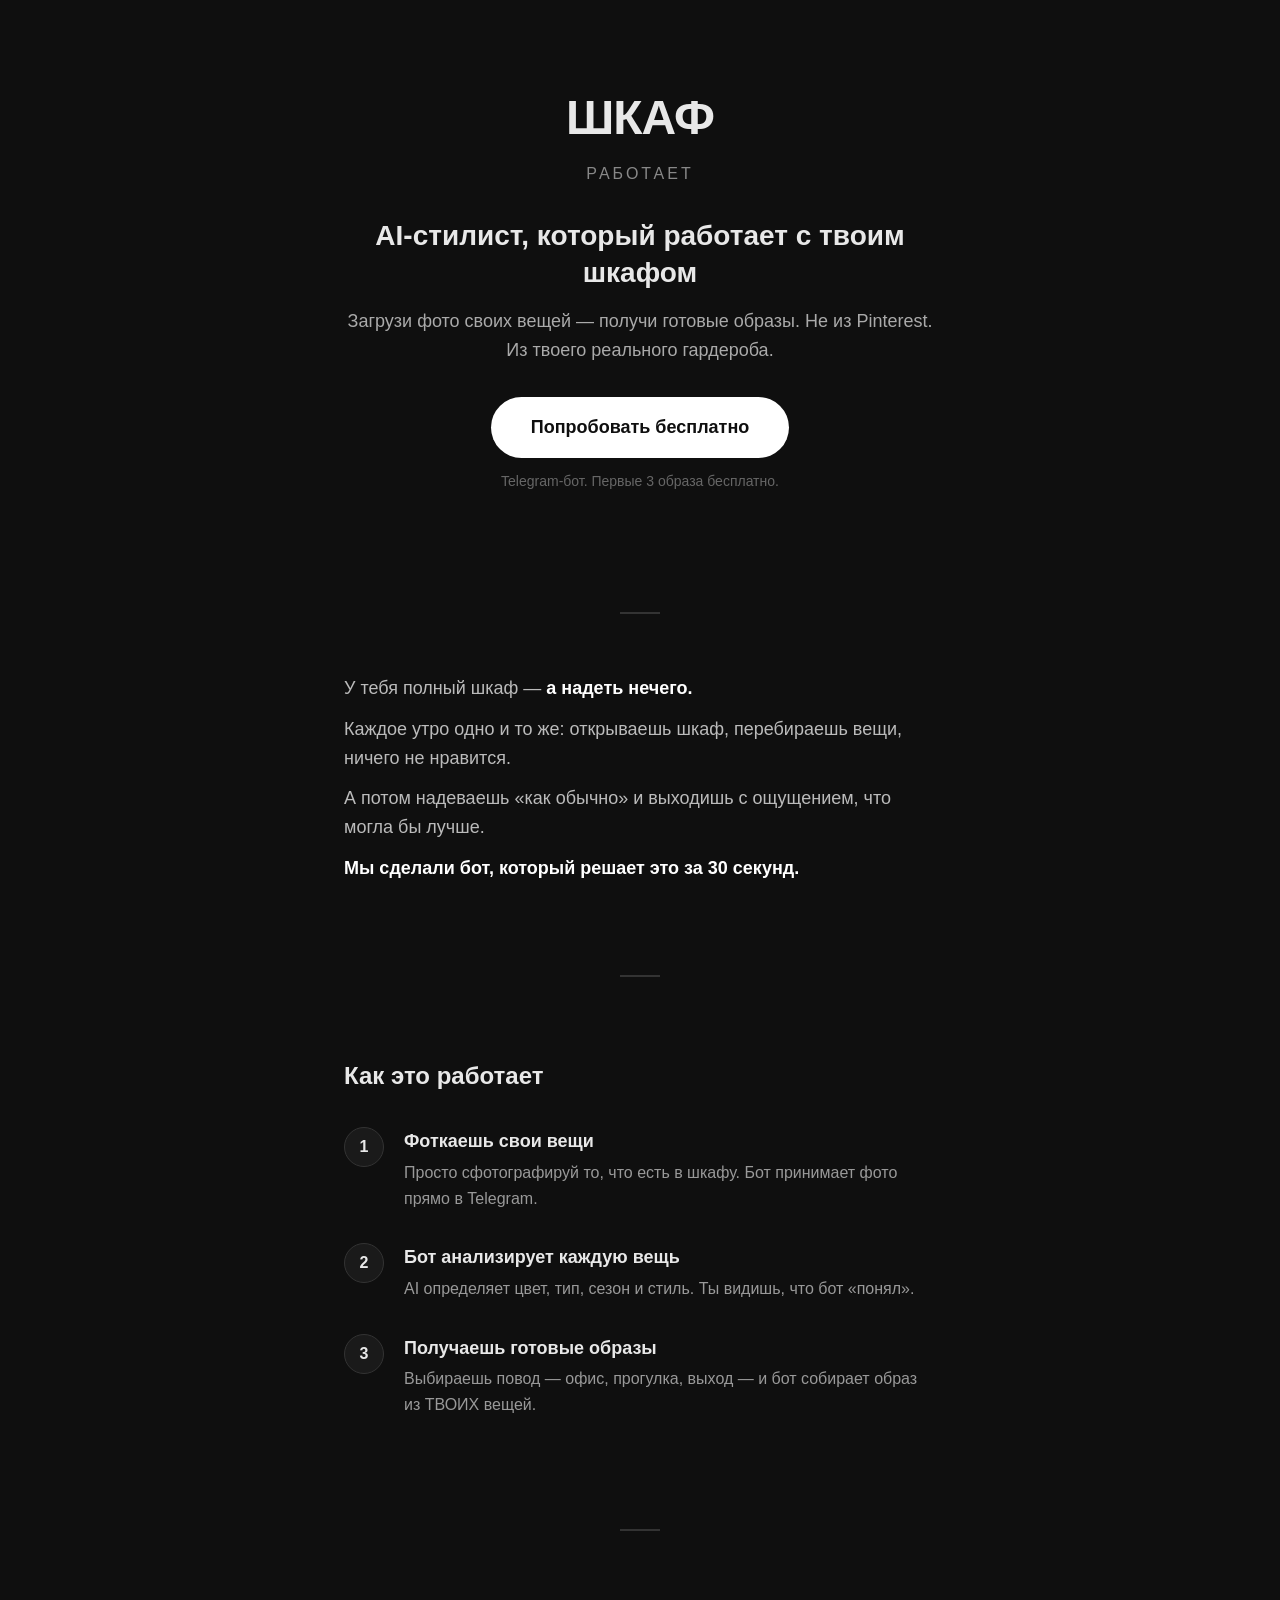
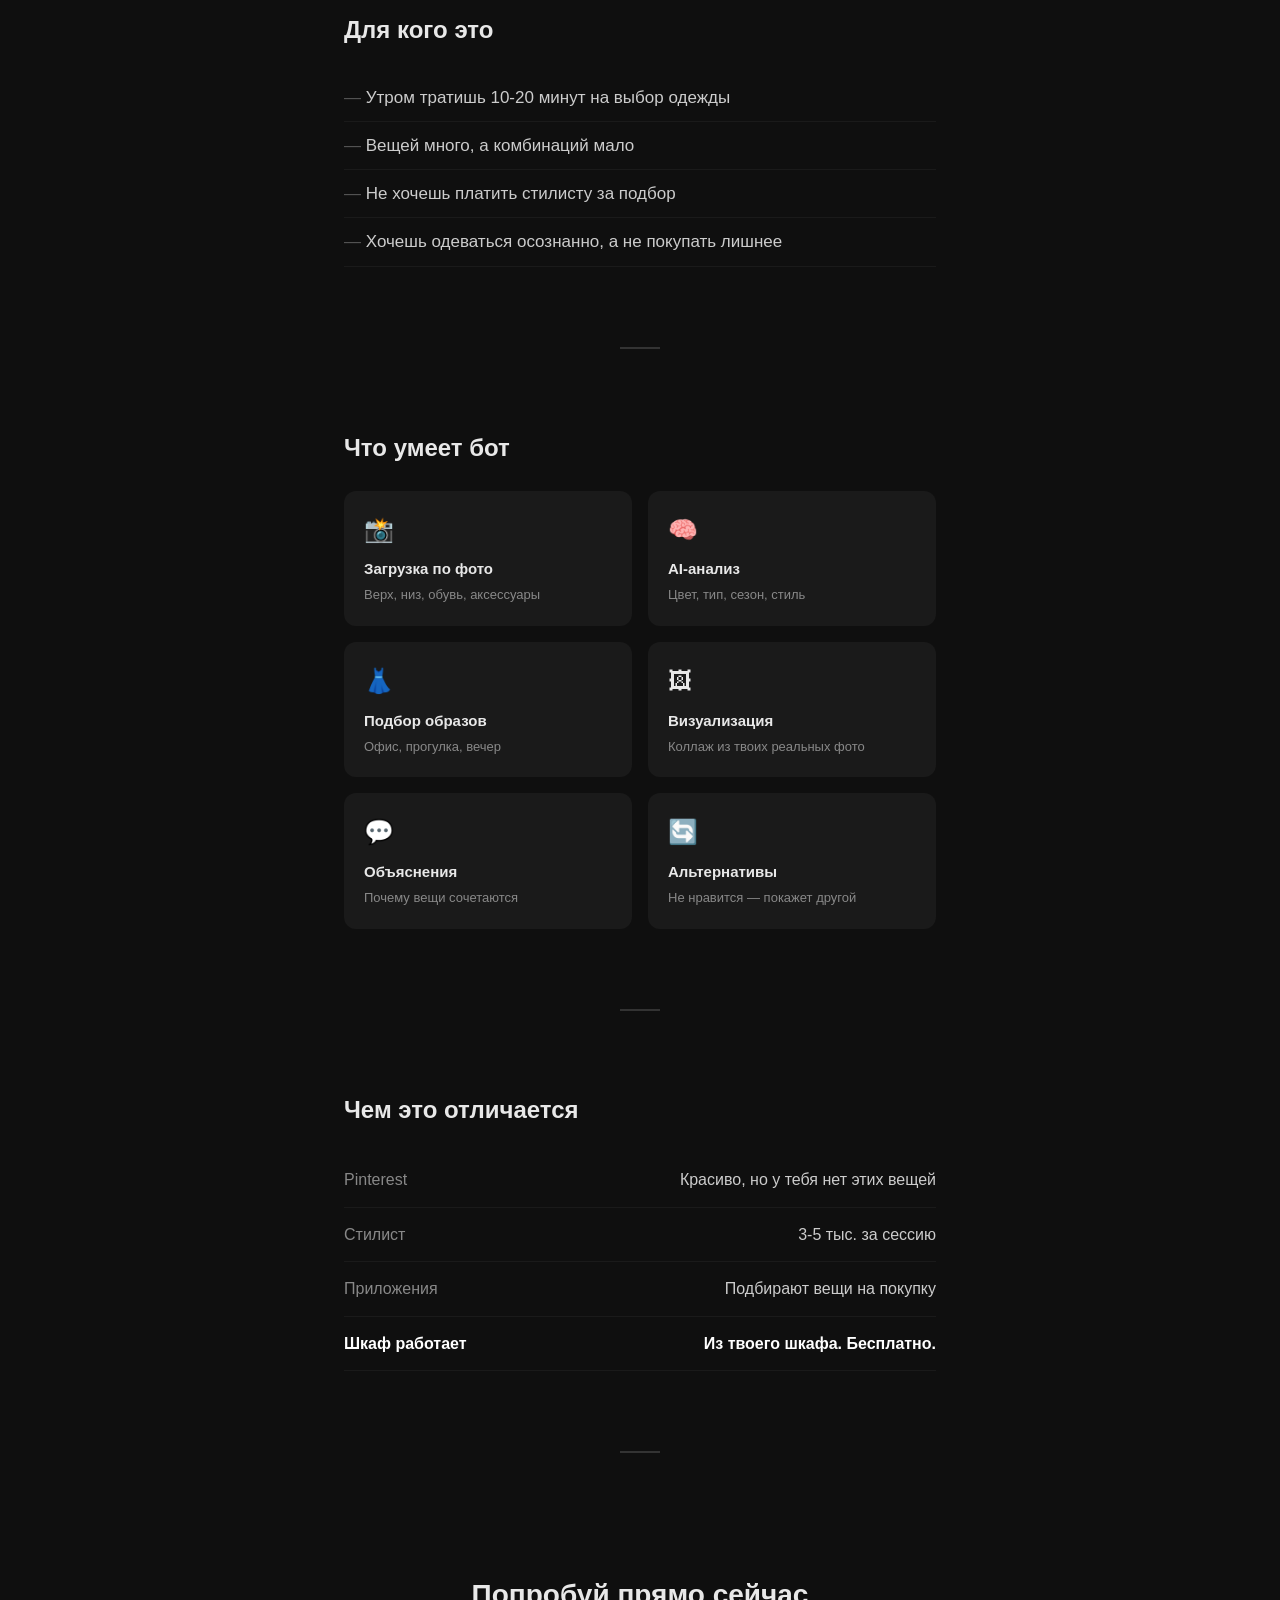
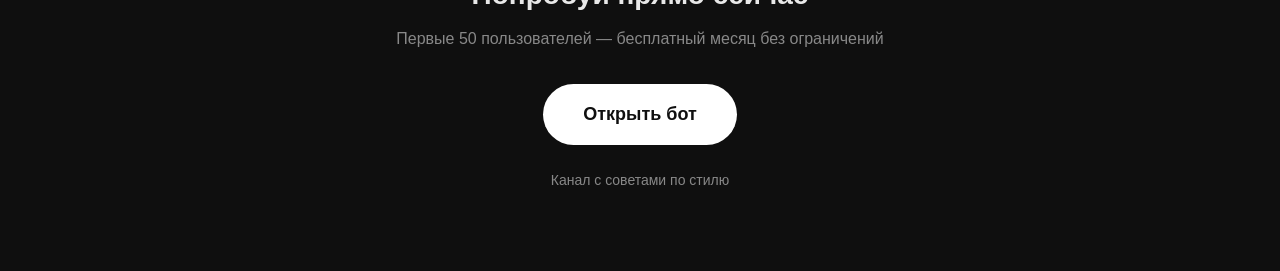
==== index.html @ 41a98d14 "Initial landing page for Шкаф работает Co-Authored-By: Claude Opus 4.6 <noreply@anthropic.com>" ====
<!DOCTYPE html>
<html lang="ru">
<head>
    <meta charset="UTF-8">
    <meta name="viewport" content="width=device-width, initial-scale=1.0">
    <title>Шкаф работает — AI-стилист из твоего гардероба</title>
    <meta name="description" content="AI-бот в Telegram, который собирает образы из твоих реальных вещей. Не из Pinterest — из твоего шкафа.">
    <meta property="og:title" content="Шкаф работает — AI-стилист">
    <meta property="og:description" content="Загрузи фото своих вещей → получи готовые образы. Бесплатно. В Telegram.">
    <meta property="og:type" content="website">
    <style>
        * { margin: 0; padding: 0; box-sizing: border-box; }

        body {
            font-family: -apple-system, BlinkMacSystemFont, 'Segoe UI', Roboto, sans-serif;
            background: #0f0f0f;
            color: #e8e8e8;
            line-height: 1.6;
        }

        .container {
            max-width: 640px;
            margin: 0 auto;
            padding: 0 24px;
        }

        /* Hero */
        .hero {
            padding: 80px 0 60px;
            text-align: center;
        }

        .hero-logo {
            font-size: 48px;
            font-weight: 800;
            letter-spacing: -1px;
            margin-bottom: 4px;
        }

        .hero-sub {
            font-size: 16px;
            color: #888;
            letter-spacing: 3px;
            text-transform: uppercase;
            margin-bottom: 32px;
        }

        .hero h1 {
            font-size: 28px;
            font-weight: 700;
            line-height: 1.3;
            margin-bottom: 16px;
        }

        .hero p {
            font-size: 18px;
            color: #aaa;
            margin-bottom: 32px;
        }

        .cta-button {
            display: inline-block;
            background: #fff;
            color: #0f0f0f;
            text-decoration: none;
            font-size: 18px;
            font-weight: 700;
            padding: 16px 40px;
            border-radius: 50px;
            transition: transform 0.2s, box-shadow 0.2s;
        }

        .cta-button:hover {
            transform: translateY(-2px);
            box-shadow: 0 8px 30px rgba(255,255,255,0.15);
        }

        .cta-note {
            margin-top: 12px;
            font-size: 14px;
            color: #666;
        }

        /* Divider */
        .divider {
            width: 40px;
            height: 2px;
            background: #333;
            margin: 60px auto;
        }

        /* Problem */
        .problem {
            padding: 0 0 20px;
        }

        .problem p {
            font-size: 18px;
            color: #bbb;
            margin-bottom: 12px;
        }

        .problem .highlight {
            color: #fff;
            font-weight: 600;
        }

        /* Steps */
        .steps {
            padding: 20px 0;
        }

        .steps h2 {
            font-size: 24px;
            font-weight: 700;
            margin-bottom: 32px;
        }

        .step {
            display: flex;
            gap: 20px;
            margin-bottom: 32px;
        }

        .step-num {
            flex-shrink: 0;
            width: 40px;
            height: 40px;
            background: #1a1a1a;
            border: 1px solid #333;
            border-radius: 50%;
            display: flex;
            align-items: center;
            justify-content: center;
            font-weight: 700;
            font-size: 16px;
        }

        .step-text h3 {
            font-size: 18px;
            font-weight: 700;
            margin-bottom: 4px;
        }

        .step-text p {
            font-size: 16px;
            color: #999;
        }

        /* For whom */
        .audience {
            padding: 20px 0;
        }

        .audience h2 {
            font-size: 24px;
            font-weight: 700;
            margin-bottom: 24px;
        }

        .audience li {
            list-style: none;
            font-size: 17px;
            color: #ccc;
            padding: 10px 0;
            border-bottom: 1px solid #1a1a1a;
        }

        .audience li::before {
            content: "—  ";
            color: #555;
        }

        /* Features */
        .features {
            padding: 20px 0;
        }

        .features h2 {
            font-size: 24px;
            font-weight: 700;
            margin-bottom: 24px;
        }

        .feature-grid {
            display: grid;
            grid-template-columns: 1fr 1fr;
            gap: 16px;
        }

        .feature-card {
            background: #1a1a1a;
            border-radius: 12px;
            padding: 20px;
        }

        .feature-card .icon {
            font-size: 24px;
            margin-bottom: 8px;
        }

        .feature-card h3 {
            font-size: 15px;
            font-weight: 600;
            margin-bottom: 4px;
        }

        .feature-card p {
            font-size: 13px;
            color: #888;
        }

        /* Compare */
        .compare {
            padding: 20px 0;
        }

        .compare h2 {
            font-size: 24px;
            font-weight: 700;
            margin-bottom: 24px;
        }

        .compare-row {
            display: flex;
            justify-content: space-between;
            padding: 14px 0;
            border-bottom: 1px solid #1a1a1a;
            font-size: 16px;
        }

        .compare-row .name {
            color: #888;
        }

        .compare-row .desc {
            color: #ccc;
            text-align: right;
        }

        .compare-row.ours .name {
            color: #fff;
            font-weight: 700;
        }

        .compare-row.ours .desc {
            color: #fff;
            font-weight: 600;
        }

        /* Final CTA */
        .final-cta {
            text-align: center;
            padding: 60px 0 80px;
        }

        .final-cta h2 {
            font-size: 28px;
            font-weight: 700;
            margin-bottom: 8px;
        }

        .final-cta p {
            font-size: 16px;
            color: #888;
            margin-bottom: 32px;
        }

        .links {
            margin-top: 24px;
            display: flex;
            justify-content: center;
            gap: 24px;
            flex-wrap: wrap;
        }

        .links a {
            color: #888;
            text-decoration: none;
            font-size: 14px;
            transition: color 0.2s;
        }

        .links a:hover {
            color: #fff;
        }

        @media (max-width: 480px) {
            .hero { padding: 60px 0 40px; }
            .hero-logo { font-size: 36px; }
            .hero h1 { font-size: 24px; }
            .feature-grid { grid-template-columns: 1fr; }
            .cta-button { padding: 14px 32px; font-size: 16px; }
        }
    </style>
</head>
<body>

<div class="container">

    <section class="hero">
        <div class="hero-logo">ШКАФ</div>
        <div class="hero-sub">работает</div>
        <h1>AI-стилист, который работает с&nbsp;твоим шкафом</h1>
        <p>Загрузи фото своих вещей — получи готовые образы. Не из Pinterest. Из твоего реального гардероба.</p>
        <a href="https://t.me/wardrobe_24_bot" class="cta-button">Попробовать бесплатно</a>
        <div class="cta-note">Telegram-бот. Первые 3 образа бесплатно.</div>
    </section>

    <div class="divider"></div>

    <section class="problem">
        <p>У тебя полный шкаф — <span class="highlight">а надеть нечего.</span></p>
        <p>Каждое утро одно и то же: открываешь шкаф, перебираешь вещи, ничего не нравится.</p>
        <p>А потом надеваешь «как обычно» и выходишь с ощущением, что могла бы лучше.</p>
        <p><span class="highlight">Мы сделали бот, который решает это за 30 секунд.</span></p>
    </section>

    <div class="divider"></div>

    <section class="steps">
        <h2>Как это работает</h2>

        <div class="step">
            <div class="step-num">1</div>
            <div class="step-text">
                <h3>Фоткаешь свои вещи</h3>
                <p>Просто сфотографируй то, что есть в шкафу. Бот принимает фото прямо в Telegram.</p>
            </div>
        </div>

        <div class="step">
            <div class="step-num">2</div>
            <div class="step-text">
                <h3>Бот анализирует каждую вещь</h3>
                <p>AI определяет цвет, тип, сезон и стиль. Ты видишь, что бот «понял».</p>
            </div>
        </div>

        <div class="step">
            <div class="step-num">3</div>
            <div class="step-text">
                <h3>Получаешь готовые образы</h3>
                <p>Выбираешь повод — офис, прогулка, выход — и бот собирает образ из ТВОИХ вещей.</p>
            </div>
        </div>
    </section>

    <div class="divider"></div>

    <section class="audience">
        <h2>Для кого это</h2>
        <ul>
            <li>Утром тратишь 10-20 минут на выбор одежды</li>
            <li>Вещей много, а комбинаций мало</li>
            <li>Не хочешь платить стилисту за подбор</li>
            <li>Хочешь одеваться осознанно, а не покупать лишнее</li>
        </ul>
    </section>

    <div class="divider"></div>

    <section class="features">
        <h2>Что умеет бот</h2>
        <div class="feature-grid">
            <div class="feature-card">
                <div class="icon">📸</div>
                <h3>Загрузка по фото</h3>
                <p>Верх, низ, обувь, аксессуары</p>
            </div>
            <div class="feature-card">
                <div class="icon">🧠</div>
                <h3>AI-анализ</h3>
                <p>Цвет, тип, сезон, стиль</p>
            </div>
            <div class="feature-card">
                <div class="icon">👗</div>
                <h3>Подбор образов</h3>
                <p>Офис, прогулка, вечер</p>
            </div>
            <div class="feature-card">
                <div class="icon">🖼</div>
                <h3>Визуализация</h3>
                <p>Коллаж из твоих реальных фото</p>
            </div>
            <div class="feature-card">
                <div class="icon">💬</div>
                <h3>Объяснения</h3>
                <p>Почему вещи сочетаются</p>
            </div>
            <div class="feature-card">
                <div class="icon">🔄</div>
                <h3>Альтернативы</h3>
                <p>Не нравится — покажет другой</p>
            </div>
        </div>
    </section>

    <div class="divider"></div>

    <section class="compare">
        <h2>Чем это отличается</h2>
        <div class="compare-row">
            <span class="name">Pinterest</span>
            <span class="desc">Красиво, но у тебя нет этих вещей</span>
        </div>
        <div class="compare-row">
            <span class="name">Стилист</span>
            <span class="desc">3-5 тыс. за сессию</span>
        </div>
        <div class="compare-row">
            <span class="name">Приложения</span>
            <span class="desc">Подбирают вещи на покупку</span>
        </div>
        <div class="compare-row ours">
            <span class="name">Шкаф работает</span>
            <span class="desc">Из твоего шкафа. Бесплатно.</span>
        </div>
    </section>

    <div class="divider"></div>

    <section class="final-cta">
        <h2>Попробуй прямо сейчас</h2>
        <p>Первые 50 пользователей — бесплатный месяц без ограничений</p>
        <a href="https://t.me/wardrobe_24_bot" class="cta-button">Открыть бот</a>
        <div class="links">
            <a href="https://t.me/shkaf_rabotaet">Канал с советами по стилю</a>
        </div>
    </section>

</div>

</body>
</html>
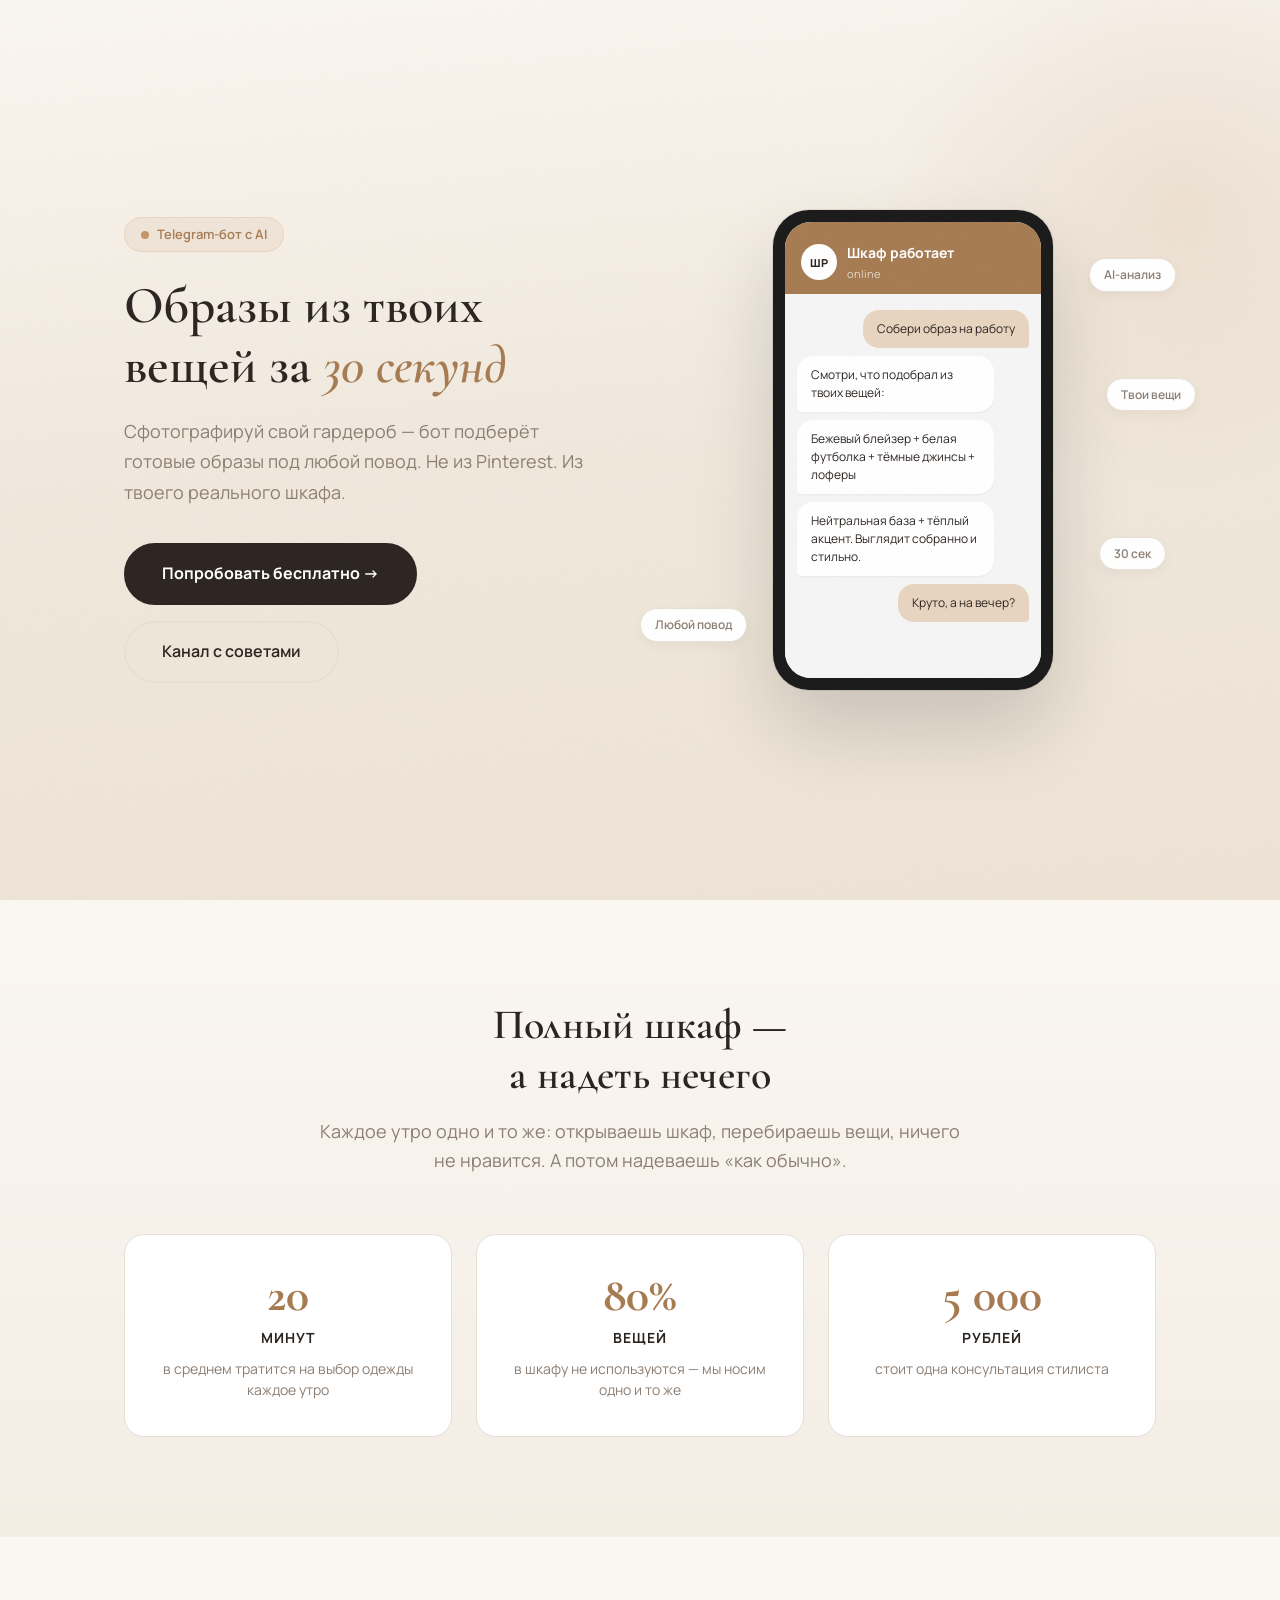
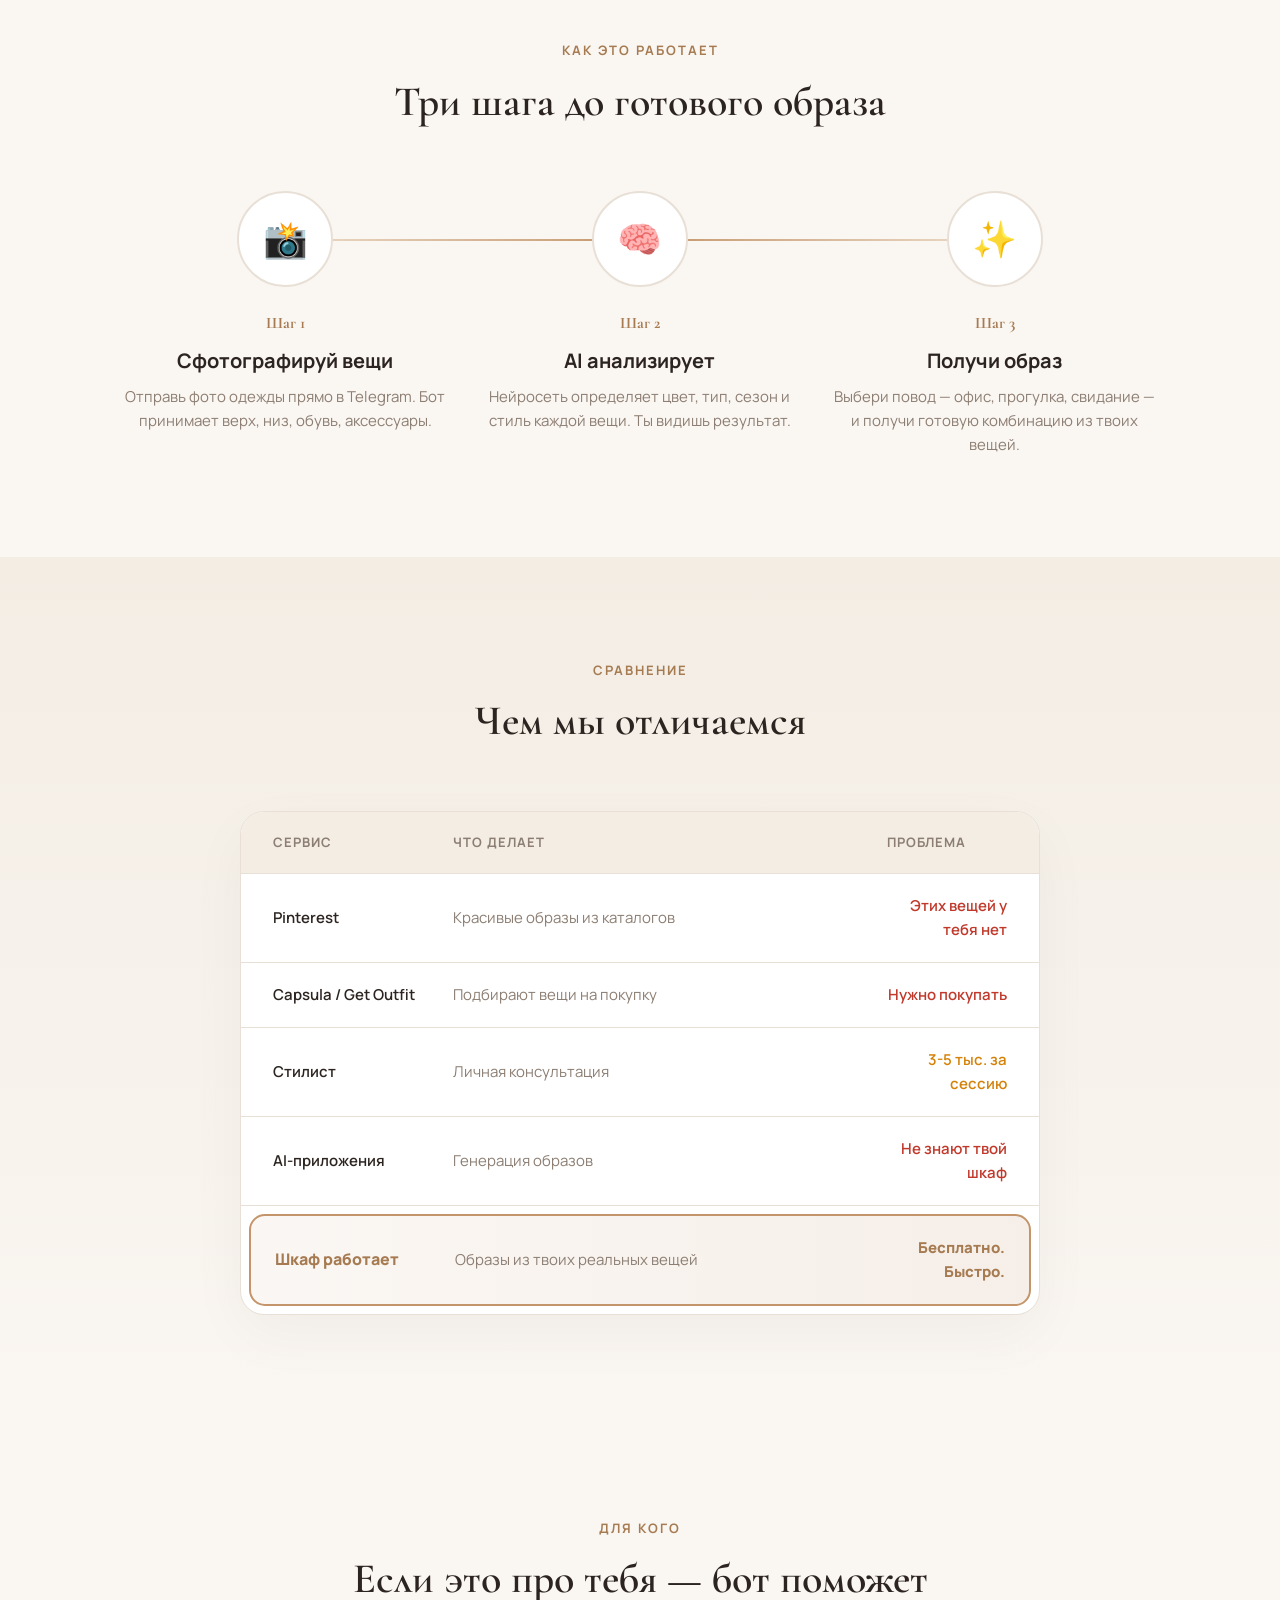
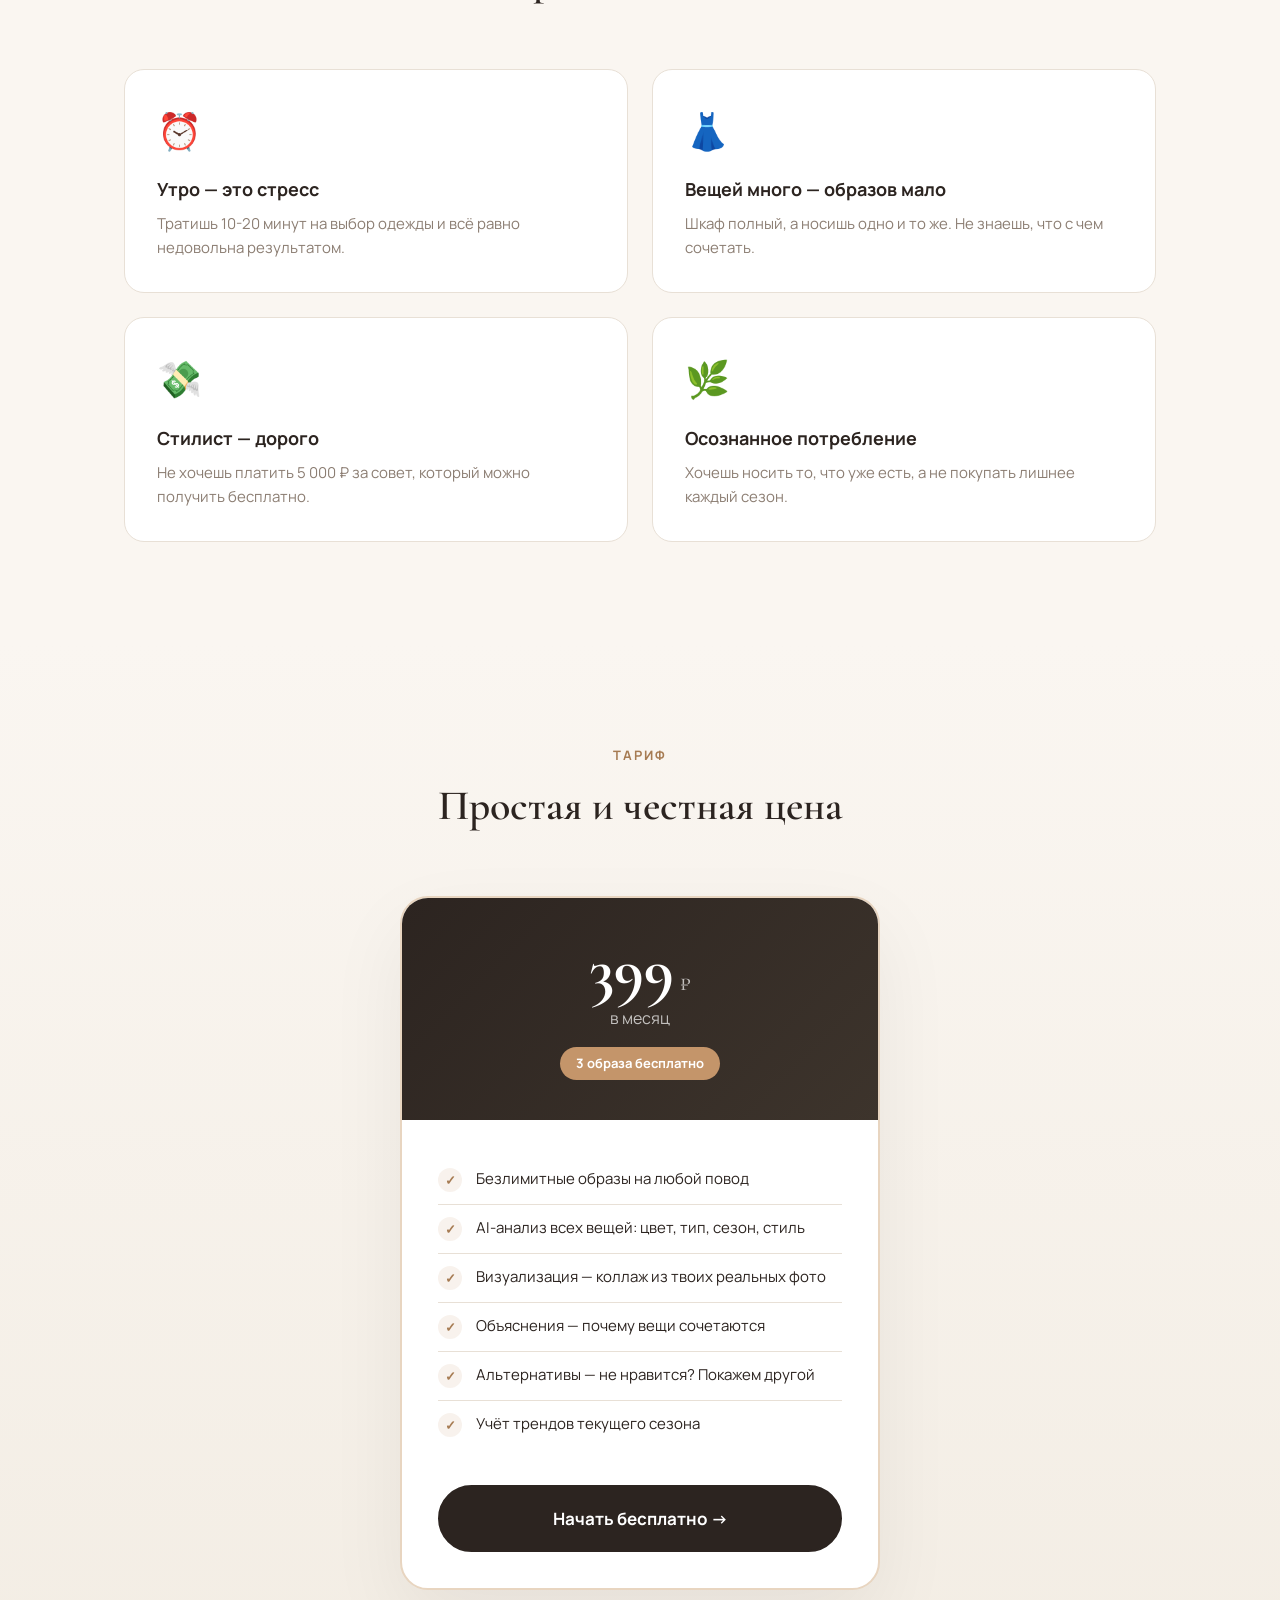
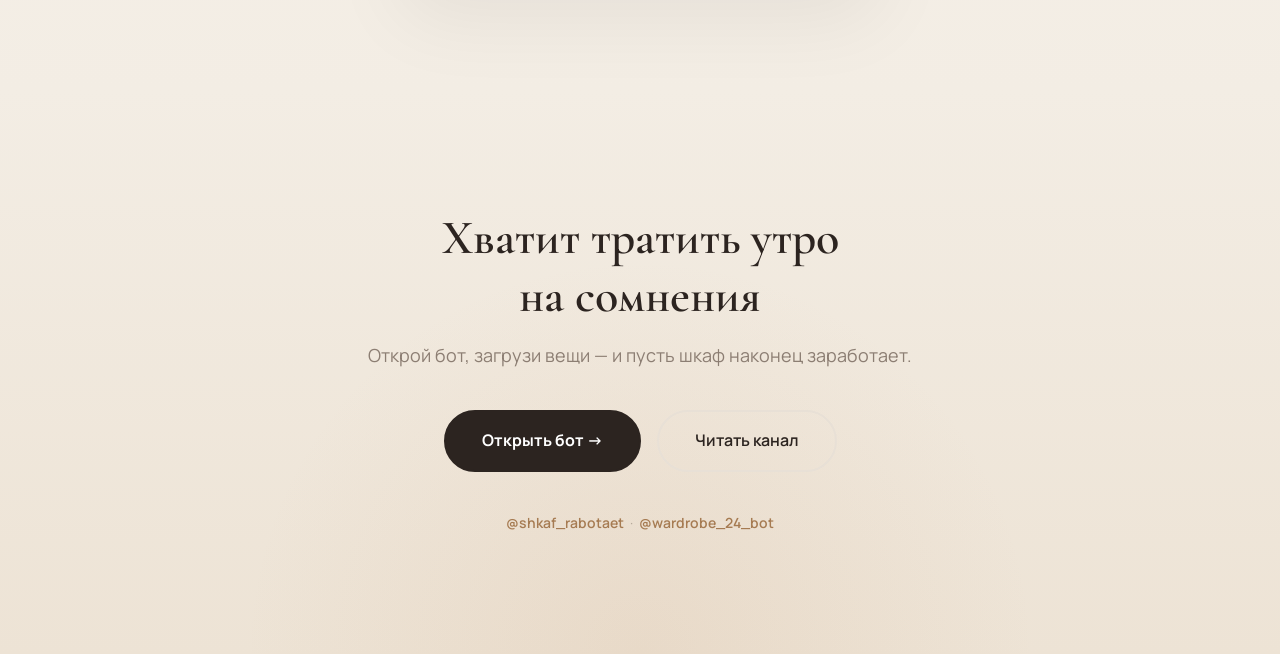
==== commit 4a25b83f: "Premium landing page with 7 conversion blocks - Hero with phone mockup, floating tags, 2 CTAs - Pain" ====
--- a/index.html
+++ b/index.html
@@ -4,432 +4,1118 @@
     <meta charset="UTF-8">
     <meta name="viewport" content="width=device-width, initial-scale=1.0">
     <title>Шкаф работает — AI-стилист из твоего гардероба</title>
-    <meta name="description" content="AI-бот в Telegram, который собирает образы из твоих реальных вещей. Не из Pinterest — из твоего шкафа.">
-    <meta property="og:title" content="Шкаф работает — AI-стилист">
-    <meta property="og:description" content="Загрузи фото своих вещей → получи готовые образы. Бесплатно. В Telegram.">
+    <meta name="description" content="AI-бот в Telegram, который собирает образы из твоих реальных вещей за 30 секунд. Не из Pinterest — из твоего шкафа.">
+    <meta property="og:title" content="Шкаф работает — AI-стилист из твоего гардероба">
+    <meta property="og:description" content="Образы из твоих вещей за 30 секунд. Telegram-бот с AI.">
     <meta property="og:type" content="website">
+    <link rel="preconnect" href="https://fonts.googleapis.com">
+    <link rel="preconnect" href="https://fonts.gstatic.com" crossorigin>
+    <link href="https://fonts.googleapis.com/css2?family=Cormorant+Garamond:ital,wght@0,400;0,600;0,700;1,400&family=Manrope:wght@400;500;600;700;800&display=swap" rel="stylesheet">
     <style>
+        :root {
+            --bg: #FAF6F1;
+            --bg-warm: #F3EDE4;
+            --bg-card: #FFFFFF;
+            --text: #2C2420;
+            --text-muted: #8C7E73;
+            --text-light: #B5A99A;
+            --accent: #C4956A;
+            --accent-dark: #A67B52;
+            --accent-light: #E8D5C0;
+            --border: #E8E0D6;
+            --serif: 'Cormorant Garamond', Georgia, serif;
+            --sans: 'Manrope', -apple-system, sans-serif;
+        }
+
         * { margin: 0; padding: 0; box-sizing: border-box; }
 
+        html { scroll-behavior: smooth; }
+
         body {
-            font-family: -apple-system, BlinkMacSystemFont, 'Segoe UI', Roboto, sans-serif;
-            background: #0f0f0f;
-            color: #e8e8e8;
+            font-family: var(--sans);
+            background: var(--bg);
+            color: var(--text);
             line-height: 1.6;
+            overflow-x: hidden;
+        }
+
+        /* Noise overlay */
+        body::before {
+            content: '';
+            position: fixed;
+            inset: 0;
+            opacity: 0.03;
+            pointer-events: none;
+            z-index: 9999;
+            background-image: url("data:image/svg+xml,%3Csvg viewBox='0 0 256 256' xmlns='http://www.w3.org/2000/svg'%3E%3Cfilter id='noise'%3E%3CfeTurbulence type='fractalNoise' baseFrequency='0.9' numOctaves='4' stitchTiles='stitch'/%3E%3C/filter%3E%3Crect width='100%25' height='100%25' filter='url(%23noise)'/%3E%3C/svg%3E");
+            background-size: 256px;
         }
 
         .container {
-            max-width: 640px;
+            max-width: 1080px;
             margin: 0 auto;
             padding: 0 24px;
         }
 
-        /* Hero */
+        /* --- Scroll animations --- */
+        .reveal {
+            opacity: 0;
+            transform: translateY(40px);
+            transition: opacity 0.8s cubic-bezier(0.22, 1, 0.36, 1),
+                        transform 0.8s cubic-bezier(0.22, 1, 0.36, 1);
+        }
+        .reveal.visible {
+            opacity: 1;
+            transform: translateY(0);
+        }
+        .reveal-delay-1 { transition-delay: 0.1s; }
+        .reveal-delay-2 { transition-delay: 0.2s; }
+        .reveal-delay-3 { transition-delay: 0.3s; }
+        .reveal-delay-4 { transition-delay: 0.35s; }
+
+        /* ============================================
+           1. HERO
+           ============================================ */
         .hero {
-            padding: 80px 0 60px;
-            text-align: center;
-        }
-
-        .hero-logo {
-            font-size: 48px;
-            font-weight: 800;
-            letter-spacing: -1px;
-            margin-bottom: 4px;
-        }
-
-        .hero-sub {
+            min-height: 100vh;
+            display: flex;
+            align-items: center;
+            justify-content: center;
+            position: relative;
+            background: linear-gradient(175deg, #FAF6F1 0%, #F0E8DC 50%, #EDE3D5 100%);
+            overflow: hidden;
+        }
+
+        .hero-glow {
+            position: absolute;
+            width: 600px;
+            height: 600px;
+            border-radius: 50%;
+            background: radial-gradient(circle, rgba(196,149,106,0.15) 0%, transparent 70%);
+            top: -100px;
+            right: -200px;
+            pointer-events: none;
+        }
+
+        .hero-inner {
+            display: grid;
+            grid-template-columns: 1fr 1fr;
+            gap: 60px;
+            align-items: center;
+            padding: 80px 0;
+            position: relative;
+            z-index: 1;
+        }
+
+        .hero-content { max-width: 500px; }
+
+        .hero-badge {
+            display: inline-flex;
+            align-items: center;
+            gap: 8px;
+            background: rgba(196,149,106,0.12);
+            border: 1px solid var(--accent-light);
+            border-radius: 100px;
+            padding: 6px 16px;
+            font-size: 13px;
+            font-weight: 600;
+            color: var(--accent-dark);
+            margin-bottom: 24px;
+        }
+
+        .hero-badge::before {
+            content: '';
+            width: 8px;
+            height: 8px;
+            background: var(--accent);
+            border-radius: 50%;
+            animation: pulse-dot 2s infinite;
+        }
+
+        @keyframes pulse-dot {
+            0%, 100% { opacity: 1; transform: scale(1); }
+            50% { opacity: 0.5; transform: scale(1.3); }
+        }
+
+        .hero h1 {
+            font-family: var(--serif);
+            font-size: 52px;
+            font-weight: 600;
+            line-height: 1.15;
+            margin-bottom: 20px;
+            color: var(--text);
+        }
+
+        .hero h1 em {
+            font-style: italic;
+            color: var(--accent-dark);
+        }
+
+        .hero-desc {
+            font-size: 18px;
+            color: var(--text-muted);
+            margin-bottom: 36px;
+            line-height: 1.7;
+        }
+
+        .hero-ctas {
+            display: flex;
+            gap: 16px;
+            flex-wrap: wrap;
+        }
+
+        .btn-primary {
+            display: inline-flex;
+            align-items: center;
+            gap: 10px;
+            background: var(--text);
+            color: #fff;
+            text-decoration: none;
             font-size: 16px;
-            color: #888;
-            letter-spacing: 3px;
-            text-transform: uppercase;
-            margin-bottom: 32px;
-        }
-
-        .hero h1 {
-            font-size: 28px;
             font-weight: 700;
-            line-height: 1.3;
-            margin-bottom: 16px;
-        }
-
-        .hero p {
-            font-size: 18px;
-            color: #aaa;
-            margin-bottom: 32px;
-        }
-
-        .cta-button {
-            display: inline-block;
+            padding: 16px 36px;
+            border-radius: 60px;
+            transition: all 0.3s;
+            border: 2px solid var(--text);
+        }
+
+        .btn-primary:hover {
+            background: var(--accent-dark);
+            border-color: var(--accent-dark);
+            transform: translateY(-2px);
+            box-shadow: 0 12px 40px rgba(166,123,82,0.25);
+        }
+
+        .btn-secondary {
+            display: inline-flex;
+            align-items: center;
+            gap: 10px;
+            background: transparent;
+            color: var(--text);
+            text-decoration: none;
+            font-size: 16px;
+            font-weight: 600;
+            padding: 16px 36px;
+            border-radius: 60px;
+            border: 2px solid var(--border);
+            transition: all 0.3s;
+        }
+
+        .btn-secondary:hover {
+            border-color: var(--accent);
+            color: var(--accent-dark);
+            transform: translateY(-2px);
+        }
+
+        /* Phone mockup */
+        .hero-phone {
+            display: flex;
+            justify-content: center;
+            position: relative;
+        }
+
+        .phone-frame {
+            width: 280px;
+            background: #1a1a1a;
+            border-radius: 36px;
+            padding: 12px;
+            box-shadow: 0 40px 80px rgba(0,0,0,0.15), 0 0 0 1px rgba(0,0,0,0.08);
+            position: relative;
+        }
+
+        .phone-screen {
             background: #fff;
-            color: #0f0f0f;
-            text-decoration: none;
-            font-size: 18px;
-            font-weight: 700;
-            padding: 16px 40px;
-            border-radius: 50px;
-            transition: transform 0.2s, box-shadow 0.2s;
-        }
-
-        .cta-button:hover {
-            transform: translateY(-2px);
-            box-shadow: 0 8px 30px rgba(255,255,255,0.15);
-        }
-
-        .cta-note {
-            margin-top: 12px;
-            font-size: 14px;
-            color: #666;
-        }
-
-        /* Divider */
-        .divider {
-            width: 40px;
-            height: 2px;
-            background: #333;
-            margin: 60px auto;
-        }
-
-        /* Problem */
-        .problem {
-            padding: 0 0 20px;
-        }
-
-        .problem p {
-            font-size: 18px;
-            color: #bbb;
-            margin-bottom: 12px;
-        }
-
-        .problem .highlight {
-            color: #fff;
-            font-weight: 600;
-        }
-
-        /* Steps */
-        .steps {
-            padding: 20px 0;
-        }
-
-        .steps h2 {
-            font-size: 24px;
-            font-weight: 700;
-            margin-bottom: 32px;
-        }
-
-        .step {
+            border-radius: 26px;
+            overflow: hidden;
+            aspect-ratio: 9/16;
             display: flex;
-            gap: 20px;
-            margin-bottom: 32px;
-        }
-
-        .step-num {
-            flex-shrink: 0;
-            width: 40px;
-            height: 40px;
-            background: #1a1a1a;
-            border: 1px solid #333;
+            flex-direction: column;
+        }
+
+        .phone-header {
+            background: var(--accent-dark);
+            padding: 20px 16px 12px;
+            display: flex;
+            align-items: center;
+            gap: 10px;
+        }
+
+        .phone-avatar {
+            width: 36px;
+            height: 36px;
+            background: #fff;
             border-radius: 50%;
             display: flex;
             align-items: center;
             justify-content: center;
+            font-size: 11px;
+            font-weight: 800;
+            color: var(--text);
+        }
+
+        .phone-name {
+            color: #fff;
+            font-size: 14px;
             font-weight: 700;
+        }
+
+        .phone-status {
+            color: rgba(255,255,255,0.7);
+            font-size: 11px;
+        }
+
+        .phone-chat {
+            flex: 1;
+            padding: 16px 12px;
+            display: flex;
+            flex-direction: column;
+            gap: 8px;
+            background: #f5f5f5;
+        }
+
+        .chat-msg {
+            max-width: 85%;
+            padding: 10px 14px;
+            border-radius: 16px;
+            font-size: 12px;
+            line-height: 1.5;
+            animation: fadeInMsg 0.5s ease both;
+        }
+
+        .chat-msg.user {
+            background: var(--accent-light);
+            color: var(--text);
+            align-self: flex-end;
+            border-bottom-right-radius: 4px;
+        }
+
+        .chat-msg.bot {
+            background: #fff;
+            color: var(--text);
+            align-self: flex-start;
+            border-bottom-left-radius: 4px;
+            box-shadow: 0 1px 2px rgba(0,0,0,0.05);
+        }
+
+        @keyframes fadeInMsg {
+            from { opacity: 0; transform: translateY(10px); }
+            to { opacity: 1; transform: translateY(0); }
+        }
+
+        .chat-msg:nth-child(2) { animation-delay: 0.3s; }
+        .chat-msg:nth-child(3) { animation-delay: 0.6s; }
+        .chat-msg:nth-child(4) { animation-delay: 0.9s; }
+        .chat-msg:nth-child(5) { animation-delay: 1.2s; }
+
+        /* Floating tags */
+        .floating-tags {
+            position: absolute;
+            inset: 0;
+            pointer-events: none;
+        }
+
+        .float-tag {
+            position: absolute;
+            background: var(--bg-card);
+            border: 1px solid var(--border);
+            border-radius: 100px;
+            padding: 6px 14px;
+            font-size: 12px;
+            font-weight: 600;
+            color: var(--text-muted);
+            box-shadow: 0 4px 12px rgba(0,0,0,0.04);
+            animation: float-gentle 6s ease-in-out infinite;
+            white-space: nowrap;
+        }
+
+        .float-tag:nth-child(1) { top: 10%; right: -20px; animation-delay: 0s; }
+        .float-tag:nth-child(2) { top: 35%; right: -40px; animation-delay: 1.5s; }
+        .float-tag:nth-child(3) { bottom: 25%; right: -10px; animation-delay: 3s; }
+        .float-tag:nth-child(4) { bottom: 10%; left: -30px; animation-delay: 4.5s; }
+
+        @keyframes float-gentle {
+            0%, 100% { transform: translateY(0); }
+            50% { transform: translateY(-8px); }
+        }
+
+        /* ============================================
+           2. PAIN / PROBLEM
+           ============================================ */
+        .pain {
+            padding: 100px 0;
+            background: linear-gradient(180deg, var(--bg) 0%, var(--bg-warm) 100%);
+        }
+
+        .pain-header {
+            text-align: center;
+            max-width: 640px;
+            margin: 0 auto 60px;
+        }
+
+        .pain-header h2 {
+            font-family: var(--serif);
+            font-size: 42px;
+            font-weight: 600;
+            line-height: 1.2;
+            margin-bottom: 16px;
+        }
+
+        .pain-header p {
+            font-size: 18px;
+            color: var(--text-muted);
+        }
+
+        .pain-stats {
+            display: grid;
+            grid-template-columns: repeat(3, 1fr);
+            gap: 24px;
+        }
+
+        .stat-card {
+            background: var(--bg-card);
+            border-radius: 20px;
+            padding: 36px 28px;
+            text-align: center;
+            border: 1px solid var(--border);
+            transition: transform 0.3s, box-shadow 0.3s;
+        }
+
+        .stat-card:hover {
+            transform: translateY(-4px);
+            box-shadow: 0 20px 50px rgba(0,0,0,0.06);
+        }
+
+        .stat-num {
+            font-family: var(--serif);
+            font-size: 48px;
+            font-weight: 700;
+            color: var(--accent-dark);
+            line-height: 1;
+            margin-bottom: 8px;
+        }
+
+        .stat-unit {
+            font-size: 14px;
+            font-weight: 700;
+            color: var(--text);
+            text-transform: uppercase;
+            letter-spacing: 1px;
+            margin-bottom: 8px;
+        }
+
+        .stat-desc {
+            font-size: 14px;
+            color: var(--text-muted);
+            line-height: 1.5;
+        }
+
+        /* ============================================
+           3. HOW IT WORKS
+           ============================================ */
+        .how {
+            padding: 100px 0;
+            background: var(--bg);
+        }
+
+        .section-header {
+            text-align: center;
+            max-width: 640px;
+            margin: 0 auto 64px;
+        }
+
+        .section-label {
+            display: inline-block;
+            font-size: 13px;
+            font-weight: 700;
+            text-transform: uppercase;
+            letter-spacing: 2px;
+            color: var(--accent-dark);
+            margin-bottom: 16px;
+        }
+
+        .section-header h2 {
+            font-family: var(--serif);
+            font-size: 42px;
+            font-weight: 600;
+            line-height: 1.2;
+        }
+
+        .steps-grid {
+            display: grid;
+            grid-template-columns: repeat(3, 1fr);
+            gap: 32px;
+            position: relative;
+        }
+
+        .steps-grid::before {
+            content: '';
+            position: absolute;
+            top: 48px;
+            left: calc(16.66% + 24px);
+            right: calc(16.66% + 24px);
+            height: 2px;
+            background: linear-gradient(90deg, var(--accent-light), var(--accent), var(--accent-light));
+            z-index: 0;
+        }
+
+        .step-card {
+            text-align: center;
+            position: relative;
+            z-index: 1;
+        }
+
+        .step-icon {
+            width: 96px;
+            height: 96px;
+            border-radius: 50%;
+            background: var(--bg-card);
+            border: 2px solid var(--border);
+            display: flex;
+            align-items: center;
+            justify-content: center;
+            margin: 0 auto 24px;
+            font-size: 36px;
+            transition: all 0.3s;
+        }
+
+        .step-card:hover .step-icon {
+            border-color: var(--accent);
+            background: rgba(196,149,106,0.08);
+            transform: scale(1.08);
+        }
+
+        .step-number {
+            font-family: var(--serif);
             font-size: 16px;
-        }
-
-        .step-text h3 {
+            font-weight: 700;
+            color: var(--accent-dark);
+            margin-bottom: 8px;
+        }
+
+        .step-card h3 {
+            font-size: 20px;
+            font-weight: 700;
+            margin-bottom: 8px;
+        }
+
+        .step-card p {
+            font-size: 15px;
+            color: var(--text-muted);
+            line-height: 1.6;
+        }
+
+        /* ============================================
+           4. COMPARISON
+           ============================================ */
+        .compare {
+            padding: 100px 0;
+            background: linear-gradient(180deg, var(--bg-warm) 0%, var(--bg) 100%);
+        }
+
+        .compare-table {
+            max-width: 800px;
+            margin: 0 auto;
+            background: var(--bg-card);
+            border-radius: 24px;
+            overflow: hidden;
+            border: 1px solid var(--border);
+            box-shadow: 0 20px 60px rgba(0,0,0,0.04);
+        }
+
+        .compare-row {
+            display: grid;
+            grid-template-columns: 180px 1fr 120px;
+            align-items: center;
+            padding: 20px 32px;
+            border-bottom: 1px solid var(--border);
+            font-size: 15px;
+            transition: background 0.2s;
+        }
+
+        .compare-row:last-child { border-bottom: none; }
+
+        .compare-row:hover { background: rgba(196,149,106,0.03); }
+
+        .compare-row.header {
+            background: var(--bg-warm);
+            font-weight: 700;
+            font-size: 13px;
+            text-transform: uppercase;
+            letter-spacing: 1px;
+            color: var(--text-muted);
+        }
+
+        .compare-row .name {
+            font-weight: 600;
+            color: var(--text);
+        }
+
+        .compare-row .detail {
+            color: var(--text-muted);
+        }
+
+        .compare-row .verdict {
+            text-align: right;
+            font-weight: 600;
+        }
+
+        .compare-row .verdict.red { color: #C0392B; }
+        .compare-row .verdict.orange { color: #D4820A; }
+
+        .compare-row.ours {
+            background: linear-gradient(90deg, rgba(196,149,106,0.08), rgba(196,149,106,0.15));
+            border: 2px solid var(--accent);
+            border-radius: 16px;
+            margin: 8px;
+            padding: 20px 24px;
+        }
+
+        .compare-row.ours .name {
+            color: var(--accent-dark);
+            font-weight: 800;
+            font-size: 16px;
+        }
+
+        .compare-row.ours .verdict {
+            color: var(--accent-dark);
+            font-weight: 800;
+        }
+
+        /* ============================================
+           5. FOR WHOM
+           ============================================ */
+        .audience {
+            padding: 100px 0;
+            background: var(--bg);
+        }
+
+        .audience-grid {
+            display: grid;
+            grid-template-columns: repeat(2, 1fr);
+            gap: 24px;
+        }
+
+        .audience-card {
+            background: var(--bg-card);
+            border: 1px solid var(--border);
+            border-radius: 20px;
+            padding: 32px;
+            transition: all 0.3s;
+        }
+
+        .audience-card:hover {
+            transform: translateY(-4px);
+            box-shadow: 0 20px 50px rgba(0,0,0,0.06);
+            border-color: var(--accent-light);
+        }
+
+        .audience-card .emoji {
+            font-size: 36px;
+            margin-bottom: 16px;
+        }
+
+        .audience-card h3 {
             font-size: 18px;
             font-weight: 700;
-            margin-bottom: 4px;
-        }
-
-        .step-text p {
+            margin-bottom: 8px;
+        }
+
+        .audience-card p {
+            font-size: 15px;
+            color: var(--text-muted);
+            line-height: 1.6;
+        }
+
+        /* ============================================
+           6. PRICING
+           ============================================ */
+        .pricing {
+            padding: 100px 0;
+            background: linear-gradient(180deg, var(--bg) 0%, var(--bg-warm) 100%);
+        }
+
+        .price-card {
+            max-width: 480px;
+            margin: 0 auto;
+            background: var(--bg-card);
+            border-radius: 28px;
+            border: 2px solid var(--accent-light);
+            overflow: hidden;
+            box-shadow: 0 30px 80px rgba(0,0,0,0.06);
+        }
+
+        .price-top {
+            background: linear-gradient(135deg, var(--text) 0%, #3D342C 100%);
+            color: #fff;
+            padding: 40px 36px;
+            text-align: center;
+        }
+
+        .price-amount {
+            font-family: var(--serif);
+            font-size: 64px;
+            font-weight: 700;
+            line-height: 1;
+        }
+
+        .price-amount span {
+            font-size: 24px;
+            font-weight: 400;
+            opacity: 0.7;
+        }
+
+        .price-period {
             font-size: 16px;
-            color: #999;
-        }
-
-        /* For whom */
-        .audience {
-            padding: 20px 0;
-        }
-
-        .audience h2 {
-            font-size: 24px;
+            opacity: 0.7;
+            margin-top: 4px;
+        }
+
+        .price-trial {
+            display: inline-block;
+            background: var(--accent);
+            color: #fff;
+            font-size: 13px;
             font-weight: 700;
-            margin-bottom: 24px;
-        }
-
-        .audience li {
-            list-style: none;
+            padding: 6px 16px;
+            border-radius: 100px;
+            margin-top: 16px;
+        }
+
+        .price-features {
+            padding: 36px;
+        }
+
+        .price-feature {
+            display: flex;
+            align-items: flex-start;
+            gap: 14px;
+            padding: 12px 0;
+            border-bottom: 1px solid var(--border);
+        }
+
+        .price-feature:last-child { border-bottom: none; }
+
+        .price-check {
+            flex-shrink: 0;
+            width: 24px;
+            height: 24px;
+            background: rgba(196,149,106,0.12);
+            border-radius: 50%;
+            display: flex;
+            align-items: center;
+            justify-content: center;
+            color: var(--accent-dark);
+            font-size: 13px;
+            font-weight: 700;
+        }
+
+        .price-feature span {
+            font-size: 15px;
+            color: var(--text);
+            line-height: 1.5;
+        }
+
+        .price-cta {
+            padding: 0 36px 36px;
+            text-align: center;
+        }
+
+        .price-cta .btn-primary {
+            width: 100%;
+            justify-content: center;
+            padding: 18px 36px;
             font-size: 17px;
-            color: #ccc;
-            padding: 10px 0;
-            border-bottom: 1px solid #1a1a1a;
-        }
-
-        .audience li::before {
-            content: "—  ";
-            color: #555;
-        }
-
-        /* Features */
-        .features {
-            padding: 20px 0;
-        }
-
-        .features h2 {
-            font-size: 24px;
-            font-weight: 700;
-            margin-bottom: 24px;
-        }
-
-        .feature-grid {
-            display: grid;
-            grid-template-columns: 1fr 1fr;
-            gap: 16px;
-        }
-
-        .feature-card {
-            background: #1a1a1a;
-            border-radius: 12px;
-            padding: 20px;
-        }
-
-        .feature-card .icon {
-            font-size: 24px;
-            margin-bottom: 8px;
-        }
-
-        .feature-card h3 {
-            font-size: 15px;
+        }
+
+        /* ============================================
+           7. FINAL CTA
+           ============================================ */
+        .final {
+            padding: 120px 0;
+            text-align: center;
+            background: linear-gradient(180deg, var(--bg-warm) 0%, #EDE3D5 100%);
+            position: relative;
+            overflow: hidden;
+        }
+
+        .final-glow {
+            position: absolute;
+            width: 800px;
+            height: 800px;
+            border-radius: 50%;
+            background: radial-gradient(circle, rgba(196,149,106,0.12) 0%, transparent 70%);
+            bottom: -400px;
+            left: 50%;
+            transform: translateX(-50%);
+            pointer-events: none;
+        }
+
+        .final-content {
+            position: relative;
+            z-index: 1;
+        }
+
+        .final h2 {
+            font-family: var(--serif);
+            font-size: 48px;
             font-weight: 600;
-            margin-bottom: 4px;
-        }
-
-        .feature-card p {
-            font-size: 13px;
-            color: #888;
-        }
-
-        /* Compare */
-        .compare {
-            padding: 20px 0;
-        }
-
-        .compare h2 {
-            font-size: 24px;
-            font-weight: 700;
-            margin-bottom: 24px;
-        }
-
-        .compare-row {
-            display: flex;
-            justify-content: space-between;
-            padding: 14px 0;
-            border-bottom: 1px solid #1a1a1a;
-            font-size: 16px;
-        }
-
-        .compare-row .name {
-            color: #888;
-        }
-
-        .compare-row .desc {
-            color: #ccc;
-            text-align: right;
-        }
-
-        .compare-row.ours .name {
-            color: #fff;
-            font-weight: 700;
-        }
-
-        .compare-row.ours .desc {
-            color: #fff;
-            font-weight: 600;
-        }
-
-        /* Final CTA */
-        .final-cta {
-            text-align: center;
-            padding: 60px 0 80px;
-        }
-
-        .final-cta h2 {
-            font-size: 28px;
-            font-weight: 700;
-            margin-bottom: 8px;
-        }
-
-        .final-cta p {
-            font-size: 16px;
-            color: #888;
-            margin-bottom: 32px;
-        }
-
-        .links {
-            margin-top: 24px;
+            line-height: 1.2;
+            margin-bottom: 16px;
+            max-width: 600px;
+            margin-left: auto;
+            margin-right: auto;
+        }
+
+        .final p {
+            font-size: 18px;
+            color: var(--text-muted);
+            margin-bottom: 40px;
+        }
+
+        .final-buttons {
             display: flex;
             justify-content: center;
-            gap: 24px;
+            gap: 16px;
             flex-wrap: wrap;
-        }
-
-        .links a {
-            color: #888;
+            margin-bottom: 32px;
+        }
+
+        .final-footer {
+            margin-top: 40px;
+            font-size: 14px;
+            color: var(--text-light);
+        }
+
+        .final-footer a {
+            color: var(--accent-dark);
             text-decoration: none;
-            font-size: 14px;
-            transition: color 0.2s;
-        }
-
-        .links a:hover {
-            color: #fff;
-        }
-
-        @media (max-width: 480px) {
-            .hero { padding: 60px 0 40px; }
-            .hero-logo { font-size: 36px; }
-            .hero h1 { font-size: 24px; }
-            .feature-grid { grid-template-columns: 1fr; }
-            .cta-button { padding: 14px 32px; font-size: 16px; }
+            font-weight: 600;
+        }
+
+        .final-footer a:hover {
+            text-decoration: underline;
+        }
+
+        /* ============================================
+           RESPONSIVE
+           ============================================ */
+        @media (max-width: 900px) {
+            .hero-inner {
+                grid-template-columns: 1fr;
+                text-align: center;
+                gap: 40px;
+                padding: 60px 0;
+            }
+            .hero-content { max-width: 100%; }
+            .hero-ctas { justify-content: center; }
+            .hero h1 { font-size: 40px; }
+            .pain-stats { grid-template-columns: 1fr; gap: 16px; }
+            .steps-grid {
+                grid-template-columns: 1fr;
+                gap: 48px;
+            }
+            .steps-grid::before { display: none; }
+            .compare-row {
+                grid-template-columns: 120px 1fr 100px;
+                padding: 16px 20px;
+                font-size: 14px;
+            }
+            .audience-grid { grid-template-columns: 1fr; }
+        }
+
+        @media (max-width: 600px) {
+            .hero { min-height: auto; padding: 40px 0; }
+            .hero-inner { padding: 40px 0; }
+            .hero h1 { font-size: 32px; }
+            .hero-desc { font-size: 16px; }
+            .phone-frame { width: 240px; }
+            .section-header h2,
+            .pain-header h2 { font-size: 32px; }
+            .final h2 { font-size: 32px; }
+            .hero-ctas { flex-direction: column; align-items: center; }
+            .btn-primary, .btn-secondary { width: 100%; justify-content: center; }
+            .compare-row {
+                grid-template-columns: 1fr;
+                gap: 4px;
+                text-align: left;
+            }
+            .compare-row .verdict { text-align: left; }
+            .compare-row.header { display: none; }
+            .stat-num { font-size: 40px; }
+            .price-amount { font-size: 52px; }
+            .floating-tags { display: none; }
+            .final-buttons { flex-direction: column; align-items: center; }
         }
     </style>
 </head>
 <body>
 
-<div class="container">
-
-    <section class="hero">
-        <div class="hero-logo">ШКАФ</div>
-        <div class="hero-sub">работает</div>
-        <h1>AI-стилист, который работает с&nbsp;твоим шкафом</h1>
-        <p>Загрузи фото своих вещей — получи готовые образы. Не из Pinterest. Из твоего реального гардероба.</p>
-        <a href="https://t.me/wardrobe_24_bot" class="cta-button">Попробовать бесплатно</a>
-        <div class="cta-note">Telegram-бот. Первые 3 образа бесплатно.</div>
-    </section>
-
-    <div class="divider"></div>
-
-    <section class="problem">
-        <p>У тебя полный шкаф — <span class="highlight">а надеть нечего.</span></p>
-        <p>Каждое утро одно и то же: открываешь шкаф, перебираешь вещи, ничего не нравится.</p>
-        <p>А потом надеваешь «как обычно» и выходишь с ощущением, что могла бы лучше.</p>
-        <p><span class="highlight">Мы сделали бот, который решает это за 30 секунд.</span></p>
-    </section>
-
-    <div class="divider"></div>
-
-    <section class="steps">
-        <h2>Как это работает</h2>
-
-        <div class="step">
-            <div class="step-num">1</div>
-            <div class="step-text">
-                <h3>Фоткаешь свои вещи</h3>
-                <p>Просто сфотографируй то, что есть в шкафу. Бот принимает фото прямо в Telegram.</p>
+<!-- ====== 1. HERO ====== -->
+<section class="hero">
+    <div class="hero-glow"></div>
+    <div class="container">
+        <div class="hero-inner">
+            <div class="hero-content">
+                <div class="hero-badge reveal">Telegram-бот с AI</div>
+                <h1 class="reveal reveal-delay-1">Образы из твоих вещей за&nbsp;<em>30 секунд</em></h1>
+                <p class="hero-desc reveal reveal-delay-2">
+                    Сфотографируй свой гардероб — бот подберёт готовые образы
+                    под любой повод. Не из Pinterest. Из твоего реального шкафа.
+                </p>
+                <div class="hero-ctas reveal reveal-delay-3">
+                    <a href="https://t.me/wardrobe_24_bot" class="btn-primary">
+                        Попробовать бесплатно &rarr;
+                    </a>
+                    <a href="https://t.me/shkaf_rabotaet" class="btn-secondary">
+                        Канал с советами
+                    </a>
+                </div>
+            </div>
+
+            <div class="hero-phone reveal reveal-delay-2">
+                <div class="phone-frame">
+                    <div class="phone-screen">
+                        <div class="phone-header">
+                            <div class="phone-avatar">ШР</div>
+                            <div>
+                                <div class="phone-name">Шкаф работает</div>
+                                <div class="phone-status">online</div>
+                            </div>
+                        </div>
+                        <div class="phone-chat">
+                            <div class="chat-msg user">Собери образ на работу</div>
+                            <div class="chat-msg bot">Смотри, что подобрал из твоих вещей:</div>
+                            <div class="chat-msg bot">Бежевый блейзер + белая футболка + тёмные джинсы + лоферы</div>
+                            <div class="chat-msg bot">Нейтральная база + тёплый акцент. Выглядит собранно и стильно.</div>
+                            <div class="chat-msg user">Круто, а на вечер?</div>
+                        </div>
+                    </div>
+                </div>
+                <div class="floating-tags">
+                    <span class="float-tag">AI-анализ</span>
+                    <span class="float-tag">Твои вещи</span>
+                    <span class="float-tag">30 сек</span>
+                    <span class="float-tag">Любой повод</span>
+                </div>
             </div>
         </div>
-
-        <div class="step">
-            <div class="step-num">2</div>
-            <div class="step-text">
-                <h3>Бот анализирует каждую вещь</h3>
-                <p>AI определяет цвет, тип, сезон и стиль. Ты видишь, что бот «понял».</p>
-            </div>
+    </div>
+</section>
+
+<!-- ====== 2. PAIN / PROBLEM ====== -->
+<section class="pain">
+    <div class="container">
+        <div class="pain-header">
+            <h2 class="reveal">Полный шкаф —<br>а надеть нечего</h2>
+            <p class="reveal reveal-delay-1">Каждое утро одно и то же: открываешь шкаф, перебираешь вещи, ничего не нравится. А потом надеваешь «как обычно».</p>
         </div>
-
-        <div class="step">
-            <div class="step-num">3</div>
-            <div class="step-text">
-                <h3>Получаешь готовые образы</h3>
-                <p>Выбираешь повод — офис, прогулка, выход — и бот собирает образ из ТВОИХ вещей.</p>
+        <div class="pain-stats">
+            <div class="stat-card reveal">
+                <div class="stat-num">20</div>
+                <div class="stat-unit">минут</div>
+                <div class="stat-desc">в среднем тратится на выбор одежды каждое утро</div>
+            </div>
+            <div class="stat-card reveal reveal-delay-1">
+                <div class="stat-num">80%</div>
+                <div class="stat-unit">вещей</div>
+                <div class="stat-desc">в шкафу не используются — мы носим одно и то же</div>
+            </div>
+            <div class="stat-card reveal reveal-delay-2">
+                <div class="stat-num">5 000</div>
+                <div class="stat-unit">рублей</div>
+                <div class="stat-desc">стоит одна консультация стилиста</div>
             </div>
         </div>
-    </section>
-
-    <div class="divider"></div>
-
-    <section class="audience">
-        <h2>Для кого это</h2>
-        <ul>
-            <li>Утром тратишь 10-20 минут на выбор одежды</li>
-            <li>Вещей много, а комбинаций мало</li>
-            <li>Не хочешь платить стилисту за подбор</li>
-            <li>Хочешь одеваться осознанно, а не покупать лишнее</li>
-        </ul>
-    </section>
-
-    <div class="divider"></div>
-
-    <section class="features">
-        <h2>Что умеет бот</h2>
-        <div class="feature-grid">
-            <div class="feature-card">
-                <div class="icon">📸</div>
-                <h3>Загрузка по фото</h3>
-                <p>Верх, низ, обувь, аксессуары</p>
-            </div>
-            <div class="feature-card">
-                <div class="icon">🧠</div>
-                <h3>AI-анализ</h3>
-                <p>Цвет, тип, сезон, стиль</p>
-            </div>
-            <div class="feature-card">
-                <div class="icon">👗</div>
-                <h3>Подбор образов</h3>
-                <p>Офис, прогулка, вечер</p>
-            </div>
-            <div class="feature-card">
-                <div class="icon">🖼</div>
-                <h3>Визуализация</h3>
-                <p>Коллаж из твоих реальных фото</p>
-            </div>
-            <div class="feature-card">
-                <div class="icon">💬</div>
-                <h3>Объяснения</h3>
-                <p>Почему вещи сочетаются</p>
-            </div>
-            <div class="feature-card">
-                <div class="icon">🔄</div>
-                <h3>Альтернативы</h3>
-                <p>Не нравится — покажет другой</p>
-            </div>
+    </div>
+</section>
+
+<!-- ====== 3. HOW IT WORKS ====== -->
+<section class="how">
+    <div class="container">
+        <div class="section-header">
+            <div class="section-label reveal">Как это работает</div>
+            <h2 class="reveal reveal-delay-1">Три шага до готового образа</h2>
         </div>
-    </section>
-
-    <div class="divider"></div>
-
-    <section class="compare">
-        <h2>Чем это отличается</h2>
-        <div class="compare-row">
-            <span class="name">Pinterest</span>
-            <span class="desc">Красиво, но у тебя нет этих вещей</span>
+        <div class="steps-grid">
+            <div class="step-card reveal">
+                <div class="step-icon">📸</div>
+                <div class="step-number">Шаг 1</div>
+                <h3>Сфотографируй вещи</h3>
+                <p>Отправь фото одежды прямо в Telegram. Бот принимает верх, низ, обувь, аксессуары.</p>
+            </div>
+            <div class="step-card reveal reveal-delay-1">
+                <div class="step-icon">🧠</div>
+                <div class="step-number">Шаг 2</div>
+                <h3>AI анализирует</h3>
+                <p>Нейросеть определяет цвет, тип, сезон и стиль каждой вещи. Ты видишь результат.</p>
+            </div>
+            <div class="step-card reveal reveal-delay-2">
+                <div class="step-icon">✨</div>
+                <div class="step-number">Шаг 3</div>
+                <h3>Получи образ</h3>
+                <p>Выбери повод — офис, прогулка, свидание — и получи готовую комбинацию из твоих вещей.</p>
+            </div>
         </div>
-        <div class="compare-row">
-            <span class="name">Стилист</span>
-            <span class="desc">3-5 тыс. за сессию</span>
+    </div>
+</section>
+
+<!-- ====== 4. COMPARISON ====== -->
+<section class="compare">
+    <div class="container">
+        <div class="section-header">
+            <div class="section-label reveal">Сравнение</div>
+            <h2 class="reveal reveal-delay-1">Чем мы отличаемся</h2>
         </div>
-        <div class="compare-row">
-            <span class="name">Приложения</span>
-            <span class="desc">Подбирают вещи на покупку</span>
+        <div class="compare-table reveal reveal-delay-2">
+            <div class="compare-row header">
+                <span>Сервис</span>
+                <span>Что делает</span>
+                <span>Проблема</span>
+            </div>
+            <div class="compare-row">
+                <span class="name">Pinterest</span>
+                <span class="detail">Красивые образы из каталогов</span>
+                <span class="verdict red">Этих вещей у тебя нет</span>
+            </div>
+            <div class="compare-row">
+                <span class="name">Capsula / Get Outfit</span>
+                <span class="detail">Подбирают вещи на покупку</span>
+                <span class="verdict red">Нужно покупать</span>
+            </div>
+            <div class="compare-row">
+                <span class="name">Стилист</span>
+                <span class="detail">Личная консультация</span>
+                <span class="verdict orange">3-5 тыс. за сессию</span>
+            </div>
+            <div class="compare-row">
+                <span class="name">AI-приложения</span>
+                <span class="detail">Генерация образов</span>
+                <span class="verdict red">Не знают твой шкаф</span>
+            </div>
+            <div class="compare-row ours">
+                <span class="name">Шкаф работает</span>
+                <span class="detail">Образы из твоих реальных вещей</span>
+                <span class="verdict">Бесплатно. Быстро.</span>
+            </div>
         </div>
-        <div class="compare-row ours">
-            <span class="name">Шкаф работает</span>
-            <span class="desc">Из твоего шкафа. Бесплатно.</span>
+    </div>
+</section>
+
+<!-- ====== 5. FOR WHOM ====== -->
+<section class="audience">
+    <div class="container">
+        <div class="section-header">
+            <div class="section-label reveal">Для кого</div>
+            <h2 class="reveal reveal-delay-1">Если это про тебя — бот поможет</h2>
         </div>
-    </section>
-
-    <div class="divider"></div>
-
-    <section class="final-cta">
-        <h2>Попробуй прямо сейчас</h2>
-        <p>Первые 50 пользователей — бесплатный месяц без ограничений</p>
-        <a href="https://t.me/wardrobe_24_bot" class="cta-button">Открыть бот</a>
-        <div class="links">
-            <a href="https://t.me/shkaf_rabotaet">Канал с советами по стилю</a>
+        <div class="audience-grid">
+            <div class="audience-card reveal">
+                <div class="emoji">⏰</div>
+                <h3>Утро — это стресс</h3>
+                <p>Тратишь 10-20 минут на выбор одежды и всё равно недовольна результатом.</p>
+            </div>
+            <div class="audience-card reveal reveal-delay-1">
+                <div class="emoji">👗</div>
+                <h3>Вещей много — образов мало</h3>
+                <p>Шкаф полный, а носишь одно и то же. Не знаешь, что с чем сочетать.</p>
+            </div>
+            <div class="audience-card reveal reveal-delay-2">
+                <div class="emoji">💸</div>
+                <h3>Стилист — дорого</h3>
+                <p>Не хочешь платить 5 000 ₽ за совет, который можно получить бесплатно.</p>
+            </div>
+            <div class="audience-card reveal reveal-delay-3">
+                <div class="emoji">🌿</div>
+                <h3>Осознанное потребление</h3>
+                <p>Хочешь носить то, что уже есть, а не покупать лишнее каждый сезон.</p>
+            </div>
         </div>
-    </section>
-
-</div>
+    </div>
+</section>
+
+<!-- ====== 6. PRICING ====== -->
+<section class="pricing">
+    <div class="container">
+        <div class="section-header">
+            <div class="section-label reveal">Тариф</div>
+            <h2 class="reveal reveal-delay-1">Простая и честная цена</h2>
+        </div>
+        <div class="price-card reveal reveal-delay-2">
+            <div class="price-top">
+                <div class="price-amount">399<span> ₽</span></div>
+                <div class="price-period">в месяц</div>
+                <div class="price-trial">3 образа бесплатно</div>
+            </div>
+            <div class="price-features">
+                <div class="price-feature">
+                    <div class="price-check">✓</div>
+                    <span>Безлимитные образы на любой повод</span>
+                </div>
+                <div class="price-feature">
+                    <div class="price-check">✓</div>
+                    <span>AI-анализ всех вещей: цвет, тип, сезон, стиль</span>
+                </div>
+                <div class="price-feature">
+                    <div class="price-check">✓</div>
+                    <span>Визуализация — коллаж из твоих реальных фото</span>
+                </div>
+                <div class="price-feature">
+                    <div class="price-check">✓</div>
+                    <span>Объяснения — почему вещи сочетаются</span>
+                </div>
+                <div class="price-feature">
+                    <div class="price-check">✓</div>
+                    <span>Альтернативы — не нравится? Покажем другой</span>
+                </div>
+                <div class="price-feature">
+                    <div class="price-check">✓</div>
+                    <span>Учёт трендов текущего сезона</span>
+                </div>
+            </div>
+            <div class="price-cta">
+                <a href="https://t.me/wardrobe_24_bot" class="btn-primary">
+                    Начать бесплатно &rarr;
+                </a>
+            </div>
+        </div>
+    </div>
+</section>
+
+<!-- ====== 7. FINAL CTA ====== -->
+<section class="final">
+    <div class="final-glow"></div>
+    <div class="container">
+        <div class="final-content">
+            <h2 class="reveal">Хватит тратить утро на&nbsp;сомнения</h2>
+            <p class="reveal reveal-delay-1">Открой бот, загрузи вещи — и пусть шкаф наконец заработает.</p>
+            <div class="final-buttons reveal reveal-delay-2">
+                <a href="https://t.me/wardrobe_24_bot" class="btn-primary">
+                    Открыть бот &rarr;
+                </a>
+                <a href="https://t.me/shkaf_rabotaet" class="btn-secondary">
+                    Читать канал
+                </a>
+            </div>
+            <div class="final-footer reveal reveal-delay-3">
+                <a href="https://t.me/shkaf_rabotaet">@shkaf_rabotaet</a> &nbsp;·&nbsp;
+                <a href="https://t.me/wardrobe_24_bot">@wardrobe_24_bot</a>
+            </div>
+        </div>
+    </div>
+</section>
+
+<!-- Scroll reveal -->
+<script>
+    const reveals = document.querySelectorAll('.reveal');
+    const observer = new IntersectionObserver((entries) => {
+        entries.forEach(entry => {
+            if (entry.isIntersecting) {
+                entry.target.classList.add('visible');
+            }
+        });
+    }, { threshold: 0.15, rootMargin: '0px 0px -40px 0px' });
+    reveals.forEach(el => observer.observe(el));
+</script>
 
 </body>
 </html>
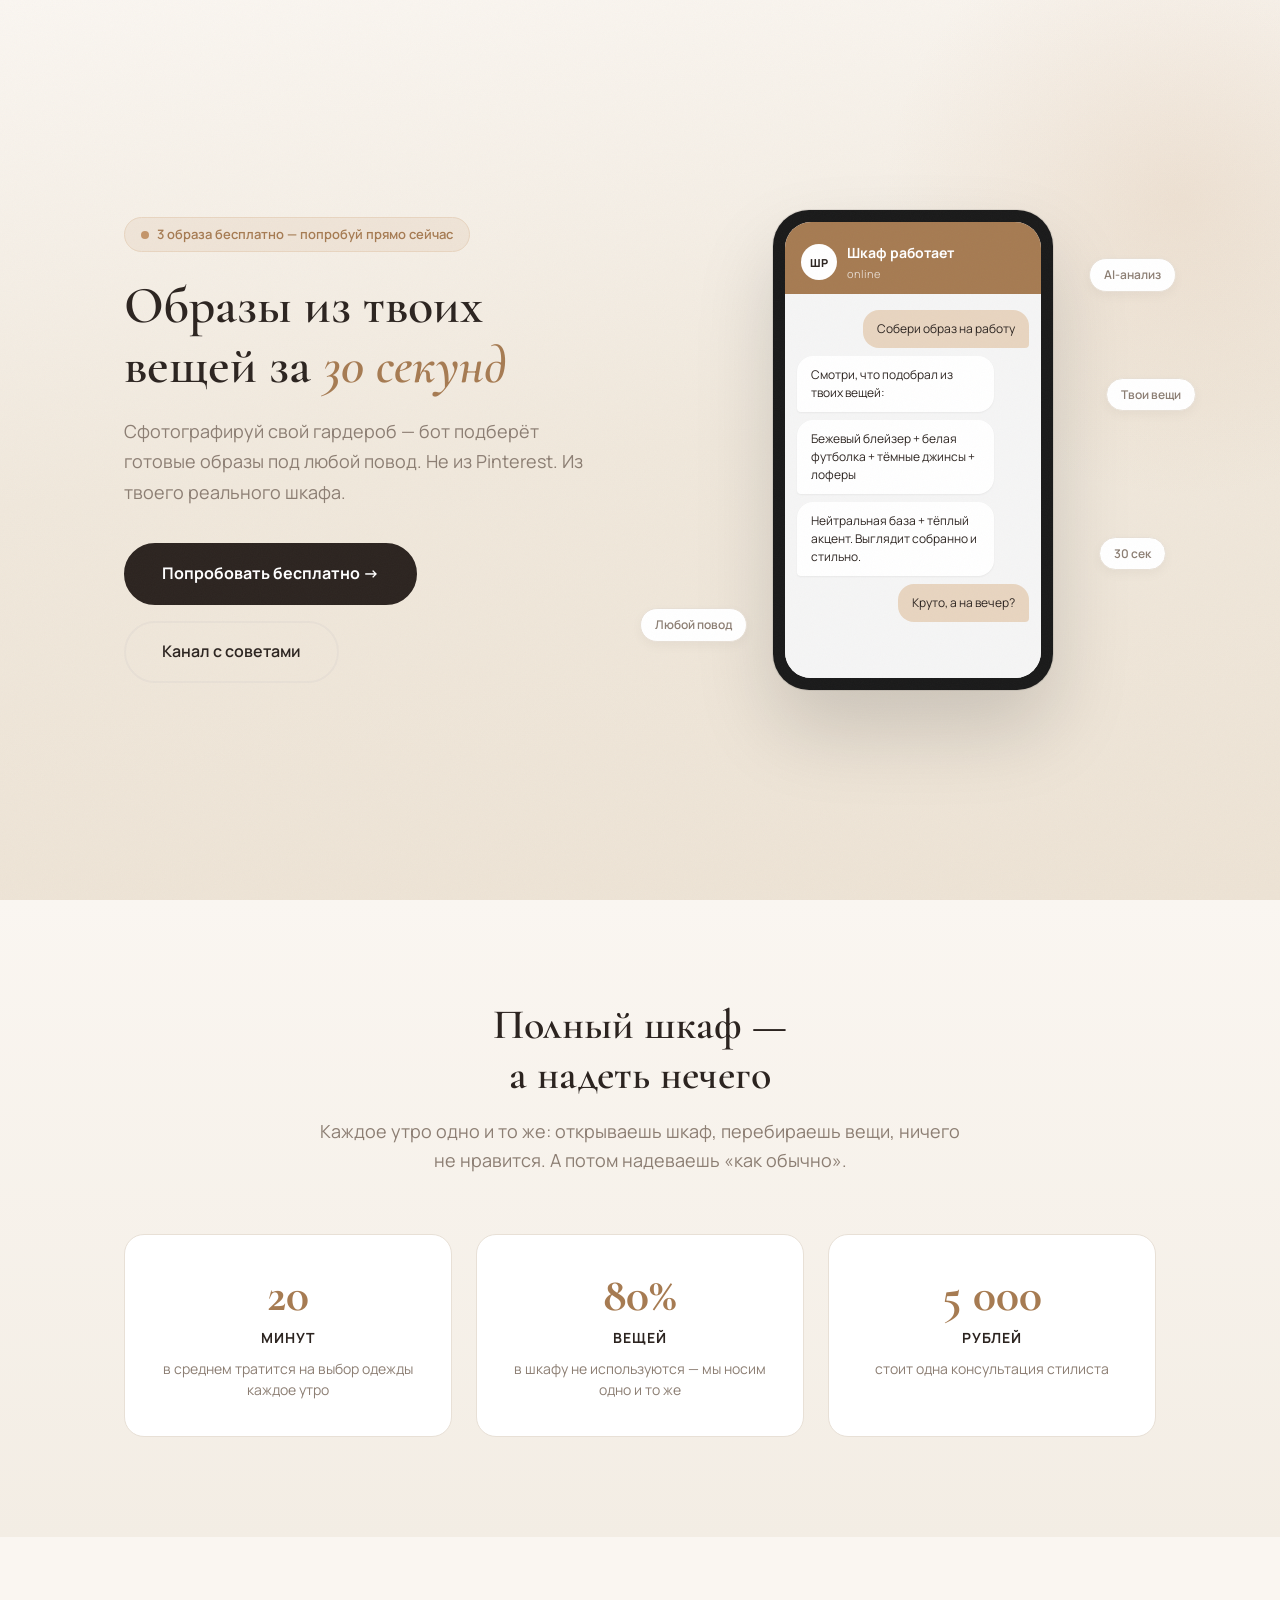
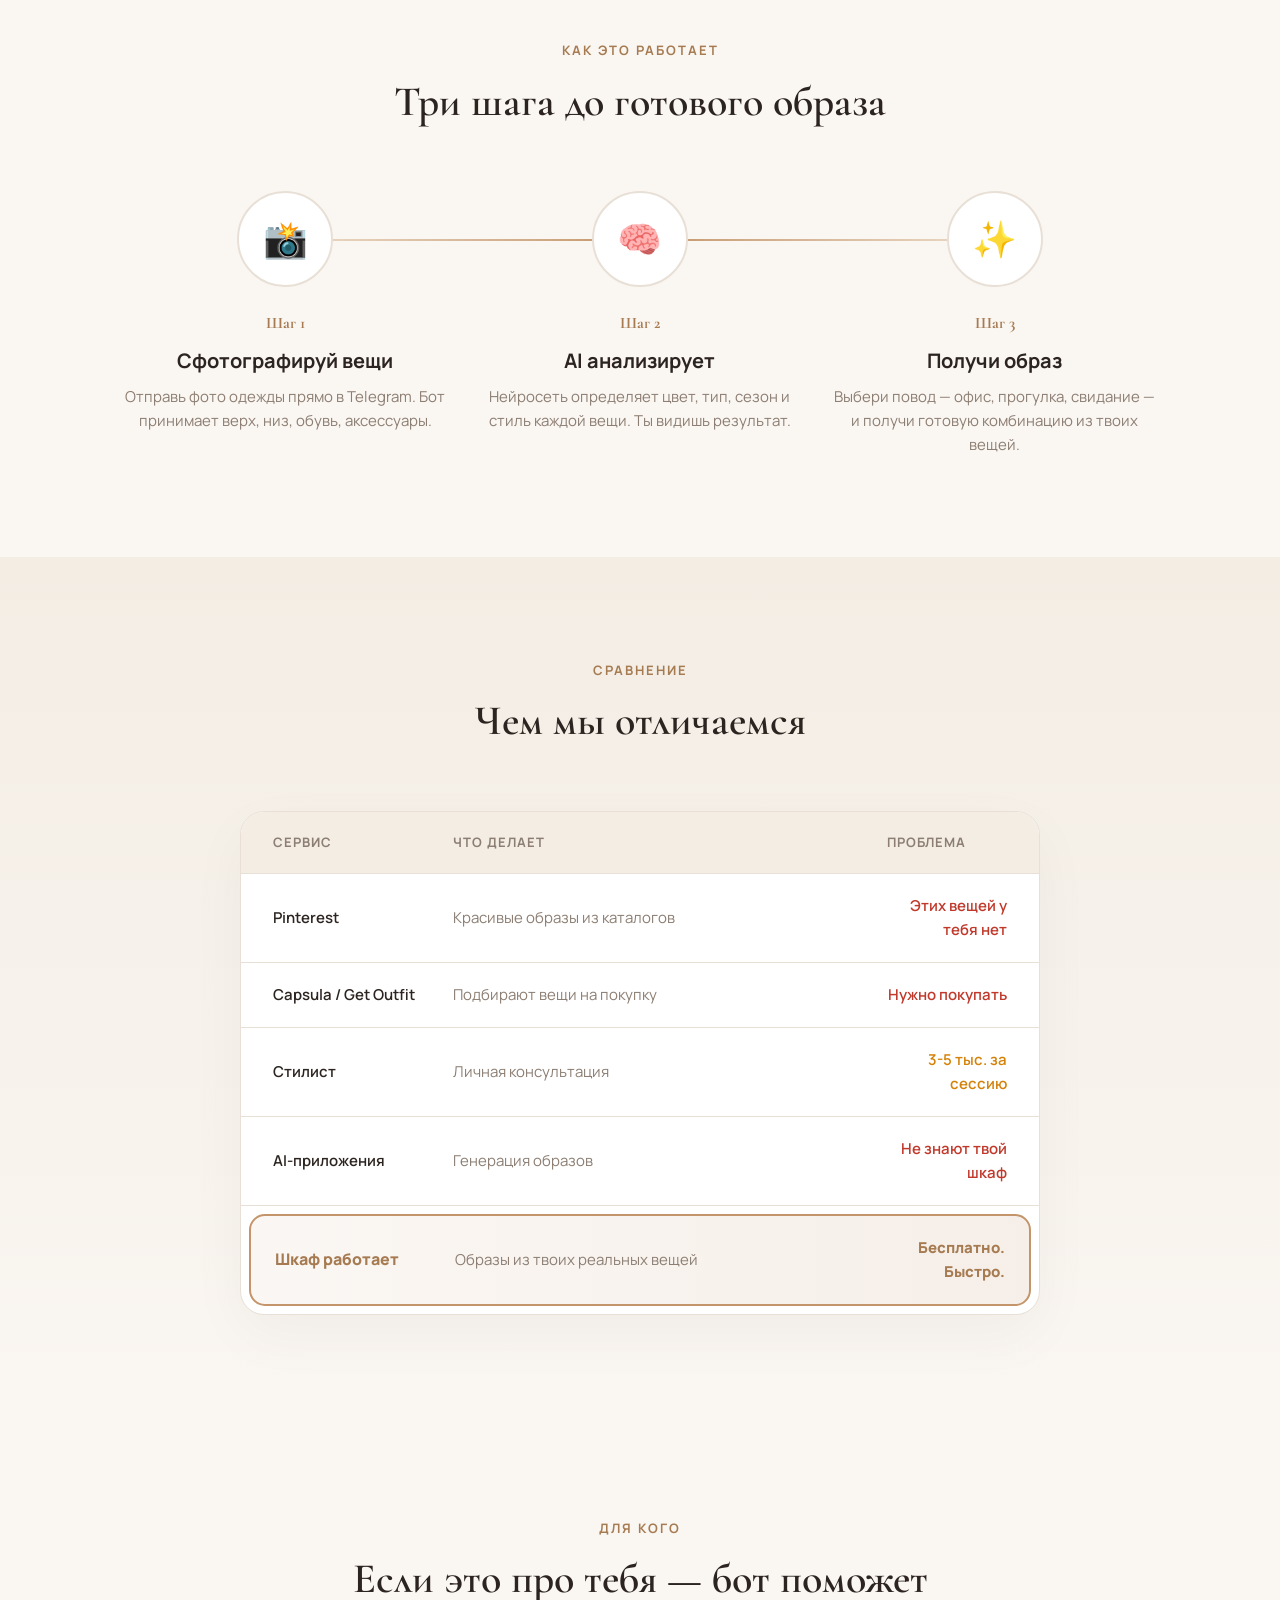
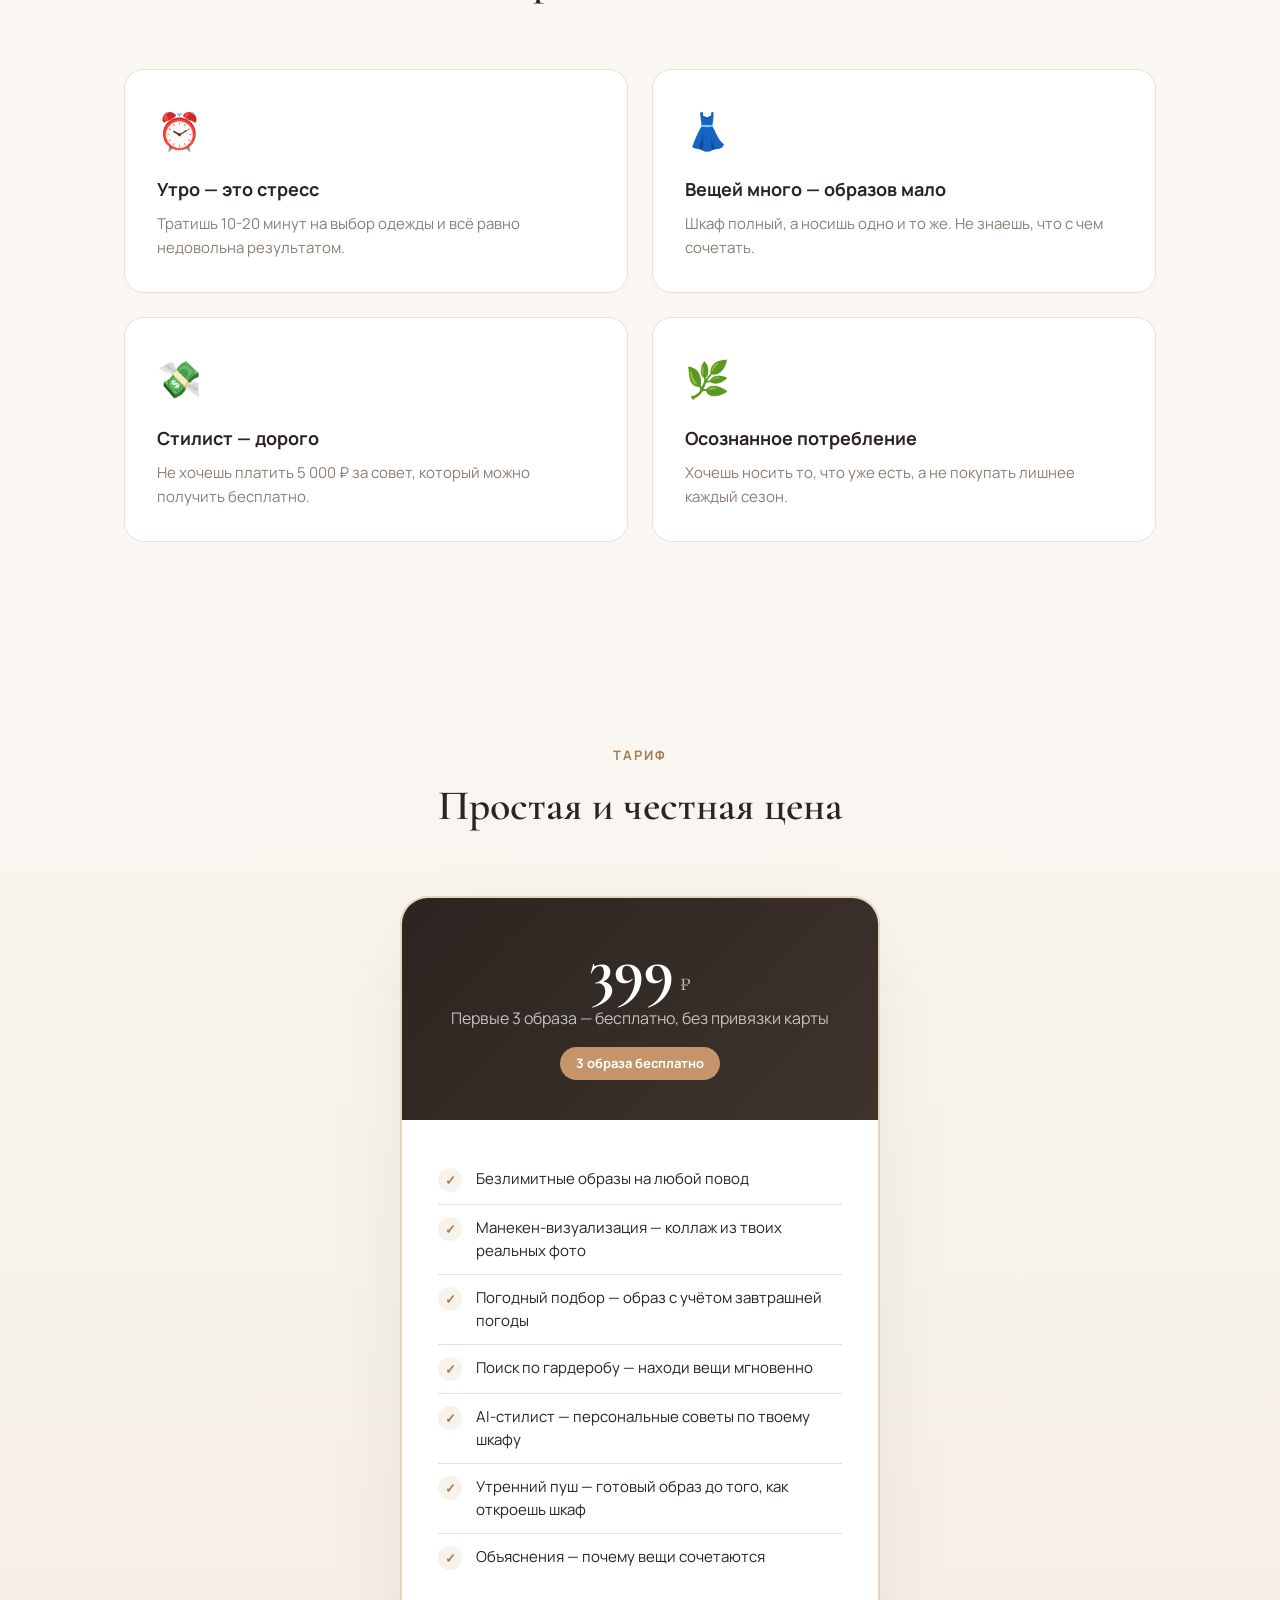
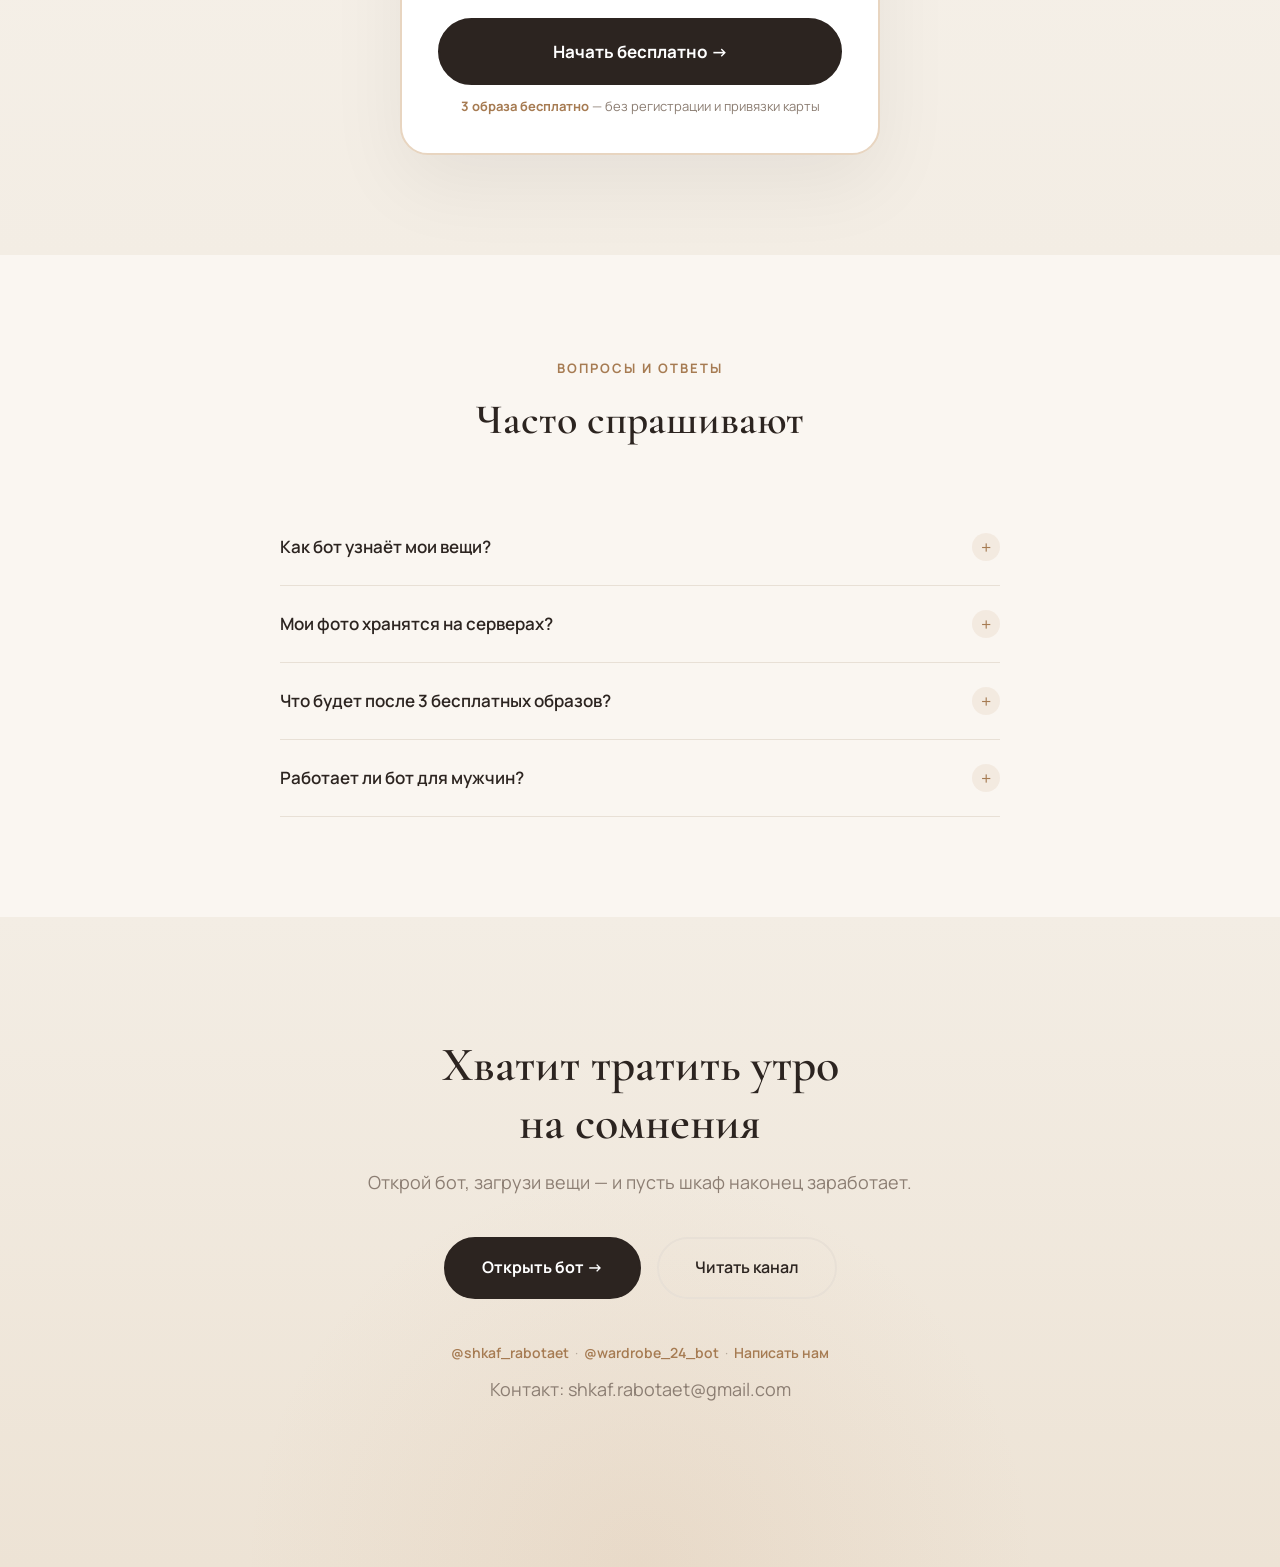
==== commit 4dada17d: "Add CNAME for shkaf-rabotaet.ru, update landing page - Add CNAME file for custom domain shkaf-rabota" ====
--- a/index.html
+++ b/index.html
@@ -6,7 +6,7 @@
     <title>Шкаф работает — AI-стилист из твоего гардероба</title>
     <meta name="description" content="AI-бот в Telegram, который собирает образы из твоих реальных вещей за 30 секунд. Не из Pinterest — из твоего шкафа.">
     <meta property="og:title" content="Шкаф работает — AI-стилист из твоего гардероба">
-    <meta property="og:description" content="Образы из твоих вещей за 30 секунд. Telegram-бот с AI.">
+    <meta property="og:description" content="AI-стилист в Telegram. 3 образа бесплатно. Из твоих реальных вещей за 30 секунд.">
     <meta property="og:type" content="website">
     <link rel="preconnect" href="https://fonts.googleapis.com">
     <link rel="preconnect" href="https://fonts.gstatic.com" crossorigin>
@@ -727,6 +727,88 @@
             font-size: 17px;
         }
 
+        .cta-note {
+            margin-top: 12px;
+            font-size: 13px;
+            color: var(--text-muted);
+            line-height: 1.5;
+        }
+
+        .cta-note strong {
+            color: var(--accent-dark);
+        }
+
+        /* ============================================
+           6.5. FAQ
+           ============================================ */
+        .faq {
+            padding: 100px 0;
+            background: var(--bg);
+        }
+
+        .faq-list {
+            max-width: 720px;
+            margin: 0 auto;
+        }
+
+        .faq-item {
+            border-bottom: 1px solid var(--border);
+        }
+
+        .faq-question {
+            width: 100%;
+            background: none;
+            border: none;
+            text-align: left;
+            padding: 24px 0;
+            font-family: var(--sans);
+            font-size: 17px;
+            font-weight: 600;
+            color: var(--text);
+            cursor: pointer;
+            display: flex;
+            justify-content: space-between;
+            align-items: center;
+            gap: 16px;
+            transition: color 0.2s;
+        }
+
+        .faq-question:hover { color: var(--accent-dark); }
+
+        .faq-icon {
+            flex-shrink: 0;
+            width: 28px;
+            height: 28px;
+            border-radius: 50%;
+            background: rgba(196,149,106,0.12);
+            display: flex;
+            align-items: center;
+            justify-content: center;
+            color: var(--accent-dark);
+            font-size: 18px;
+            font-weight: 400;
+            transition: transform 0.3s, background 0.2s;
+            line-height: 1;
+        }
+
+        .faq-item.open .faq-icon {
+            transform: rotate(45deg);
+            background: rgba(196,149,106,0.2);
+        }
+
+        .faq-answer {
+            max-height: 0;
+            overflow: hidden;
+            transition: max-height 0.4s cubic-bezier(0.22, 1, 0.36, 1);
+        }
+
+        .faq-answer-inner {
+            padding: 0 0 24px;
+            font-size: 15px;
+            color: var(--text-muted);
+            line-height: 1.7;
+        }
+
         /* ============================================
            7. FINAL CTA
            ============================================ */
@@ -784,6 +866,7 @@
             margin-top: 40px;
             font-size: 14px;
             color: var(--text-light);
+            line-height: 2;
         }
 
         .final-footer a {
@@ -794,6 +877,56 @@
 
         .final-footer a:hover {
             text-decoration: underline;
+        }
+
+        .footer-copy {
+            margin-top: 4px;
+            font-size: 13px;
+            color: var(--text-light);
+        }
+
+        /* ============================================
+           STICKY MOBILE CTA
+           ============================================ */
+        .sticky-cta {
+            display: none;
+            position: fixed;
+            bottom: 0;
+            left: 0;
+            right: 0;
+            z-index: 1000;
+            padding: 12px 16px 20px;
+            background: linear-gradient(to top, var(--bg) 70%, transparent);
+            pointer-events: none;
+            opacity: 0;
+            transform: translateY(100%);
+            transition: opacity 0.4s, transform 0.4s;
+        }
+
+        .sticky-cta.visible {
+            opacity: 1;
+            transform: translateY(0);
+            pointer-events: auto;
+        }
+
+        .sticky-cta a {
+            display: block;
+            text-align: center;
+            background: var(--text);
+            color: #fff;
+            text-decoration: none;
+            font-size: 16px;
+            font-weight: 700;
+            padding: 16px 24px;
+            border-radius: 60px;
+            box-shadow: 0 8px 32px rgba(44,36,32,0.25);
+            transition: background 0.2s;
+        }
+
+        .sticky-cta a:hover { background: var(--accent-dark); }
+
+        @media (max-width: 767px) {
+            .sticky-cta { display: block; }
         }
 
         /* ============================================
@@ -847,6 +980,23 @@
             .final-buttons { flex-direction: column; align-items: center; }
         }
     </style>
+
+    <!-- Яндекс.Метрика — раскомментировать после получения счётчика
+    <script type="text/javascript">
+       (function(m,e,t,r,i,k,a){m[i]=m[i]||function(){(m[i].a=m[i].a||[]).push(arguments)};
+       m[i].l=1*new Date();
+       for (var j = 0; j < document.scripts.length; j++) {if (document.scripts[j].src === r) { return; }}
+       k=e.createElement(t),a=e.getElementsByTagName(t)[0],k.async=1,k.src=r,a.parentNode.insertBefore(k,a)})
+       (window, document, "script", "https://mc.yandex.ru/metrika/tag.js", "ym");
+       ym(XXXXXXXX, "init", {
+            clickmap:true,
+            trackLinks:true,
+            accurateTrackBounce:true,
+            webvisor:true
+       });
+    </script>
+    <noscript><div><img src="https://mc.yandex.ru/watch/XXXXXXXX" style="position:absolute; left:-9999px;" alt="" /></div></noscript>
+    -->
 </head>
 <body>
 
@@ -856,14 +1006,14 @@
     <div class="container">
         <div class="hero-inner">
             <div class="hero-content">
-                <div class="hero-badge reveal">Telegram-бот с AI</div>
+                <div class="hero-badge reveal">3 образа бесплатно — попробуй прямо сейчас</div>
                 <h1 class="reveal reveal-delay-1">Образы из твоих вещей за&nbsp;<em>30 секунд</em></h1>
                 <p class="hero-desc reveal reveal-delay-2">
                     Сфотографируй свой гардероб — бот подберёт готовые образы
                     под любой повод. Не из Pinterest. Из твоего реального шкафа.
                 </p>
                 <div class="hero-ctas reveal reveal-delay-3">
-                    <a href="https://t.me/wardrobe_24_bot" class="btn-primary">
+                    <a href="https://t.me/wardrobe_24_bot?start=landing" class="btn-primary">
                         Попробовать бесплатно &rarr;
                     </a>
                     <a href="https://t.me/shkaf_rabotaet" class="btn-secondary">
@@ -1043,7 +1193,7 @@
         <div class="price-card reveal reveal-delay-2">
             <div class="price-top">
                 <div class="price-amount">399<span> ₽</span></div>
-                <div class="price-period">в месяц</div>
+                <div class="price-period">Первые 3 образа — бесплатно, без привязки карты</div>
                 <div class="price-trial">3 образа бесплатно</div>
             </div>
             <div class="price-features">
@@ -1053,29 +1203,90 @@
                 </div>
                 <div class="price-feature">
                     <div class="price-check">✓</div>
-                    <span>AI-анализ всех вещей: цвет, тип, сезон, стиль</span>
+                    <span>Манекен-визуализация — коллаж из твоих реальных фото</span>
                 </div>
                 <div class="price-feature">
                     <div class="price-check">✓</div>
-                    <span>Визуализация — коллаж из твоих реальных фото</span>
+                    <span>Погодный подбор — образ с учётом завтрашней погоды</span>
+                </div>
+                <div class="price-feature">
+                    <div class="price-check">✓</div>
+                    <span>Поиск по гардеробу — находи вещи мгновенно</span>
+                </div>
+                <div class="price-feature">
+                    <div class="price-check">✓</div>
+                    <span>AI-стилист — персональные советы по твоему шкафу</span>
+                </div>
+                <div class="price-feature">
+                    <div class="price-check">✓</div>
+                    <span>Утренний пуш — готовый образ до того, как откроешь шкаф</span>
                 </div>
                 <div class="price-feature">
                     <div class="price-check">✓</div>
                     <span>Объяснения — почему вещи сочетаются</span>
                 </div>
-                <div class="price-feature">
-                    <div class="price-check">✓</div>
-                    <span>Альтернативы — не нравится? Покажем другой</span>
-                </div>
-                <div class="price-feature">
-                    <div class="price-check">✓</div>
-                    <span>Учёт трендов текущего сезона</span>
-                </div>
             </div>
             <div class="price-cta">
-                <a href="https://t.me/wardrobe_24_bot" class="btn-primary">
+                <a href="https://t.me/wardrobe_24_bot?start=landing" class="btn-primary">
                     Начать бесплатно &rarr;
                 </a>
+                <p class="cta-note"><strong>3 образа бесплатно</strong> — без регистрации и привязки карты</p>
+            </div>
+        </div>
+    </div>
+</section>
+
+<!-- ====== 6.5. FAQ ====== -->
+<section class="faq">
+    <div class="container">
+        <div class="section-header">
+            <div class="section-label reveal">Вопросы и ответы</div>
+            <h2 class="reveal reveal-delay-1">Часто спрашивают</h2>
+        </div>
+        <div class="faq-list reveal reveal-delay-2">
+            <div class="faq-item">
+                <button class="faq-question" aria-expanded="false">
+                    Как бот узнаёт мои вещи?
+                    <span class="faq-icon">+</span>
+                </button>
+                <div class="faq-answer" role="region">
+                    <div class="faq-answer-inner">
+                        Ты отправляешь фото каждой вещи в Telegram. AI анализирует изображение и определяет тип одежды, цвет, сезон и стиль. Всё это сохраняется в твоём личном гардеробе — и используется при подборе образов.
+                    </div>
+                </div>
+            </div>
+            <div class="faq-item">
+                <button class="faq-question" aria-expanded="false">
+                    Мои фото хранятся на серверах?
+                    <span class="faq-icon">+</span>
+                </button>
+                <div class="faq-answer" role="region">
+                    <div class="faq-answer-inner">
+                        Фото хранятся только в рамках Telegram — бот работает через стандартный API и не копирует изображения на сторонние серверы. Твой гардероб виден только тебе.
+                    </div>
+                </div>
+            </div>
+            <div class="faq-item">
+                <button class="faq-question" aria-expanded="false">
+                    Что будет после 3 бесплатных образов?
+                    <span class="faq-icon">+</span>
+                </button>
+                <div class="faq-answer" role="region">
+                    <div class="faq-answer-inner">
+                        После 3 бесплатных образов бот предложит оформить подписку за 399 ₽ в месяц. Никакой привязки карты заранее — ты сам решаешь, когда и нужно ли платить. Гардероб и все загруженные вещи остаются у тебя.
+                    </div>
+                </div>
+            </div>
+            <div class="faq-item">
+                <button class="faq-question" aria-expanded="false">
+                    Работает ли бот для мужчин?
+                    <span class="faq-icon">+</span>
+                </button>
+                <div class="faq-answer" role="region">
+                    <div class="faq-answer-inner">
+                        Да! Бот подбирает образы для любого гардероба — мужского, женского или смешанного. AI ориентируется на конкретные вещи, а не на пол пользователя.
+                    </div>
+                </div>
             </div>
         </div>
     </div>
@@ -1089,7 +1300,7 @@
             <h2 class="reveal">Хватит тратить утро на&nbsp;сомнения</h2>
             <p class="reveal reveal-delay-1">Открой бот, загрузи вещи — и пусть шкаф наконец заработает.</p>
             <div class="final-buttons reveal reveal-delay-2">
-                <a href="https://t.me/wardrobe_24_bot" class="btn-primary">
+                <a href="https://t.me/wardrobe_24_bot?start=landing" class="btn-primary">
                     Открыть бот &rarr;
                 </a>
                 <a href="https://t.me/shkaf_rabotaet" class="btn-secondary">
@@ -1098,11 +1309,18 @@
             </div>
             <div class="final-footer reveal reveal-delay-3">
                 <a href="https://t.me/shkaf_rabotaet">@shkaf_rabotaet</a> &nbsp;·&nbsp;
-                <a href="https://t.me/wardrobe_24_bot">@wardrobe_24_bot</a>
+                <a href="https://t.me/wardrobe_24_bot?start=landing">@wardrobe_24_bot</a> &nbsp;·&nbsp;
+                <a href="mailto:shkaf.rabotaet@gmail.com">Написать нам</a>
+                <p class="footer-copy">Контакт: shkaf.rabotaet@gmail.com</p>
             </div>
         </div>
     </div>
 </section>
+
+<!-- Sticky mobile CTA -->
+<div class="sticky-cta" id="stickyCta">
+    <a href="https://t.me/wardrobe_24_bot?start=landing">✨ Попробовать бесплатно &rarr;</a>
+</div>
 
 <!-- Scroll reveal -->
 <script>
@@ -1115,6 +1333,41 @@
         });
     }, { threshold: 0.15, rootMargin: '0px 0px -40px 0px' });
     reveals.forEach(el => observer.observe(el));
+
+    // FAQ accordion
+    document.querySelectorAll('.faq-question').forEach(btn => {
+        btn.addEventListener('click', () => {
+            const item = btn.closest('.faq-item');
+            const answer = item.querySelector('.faq-answer');
+            const isOpen = item.classList.contains('open');
+
+            // Close all
+            document.querySelectorAll('.faq-item.open').forEach(openItem => {
+                openItem.classList.remove('open');
+                openItem.querySelector('.faq-answer').style.maxHeight = '0';
+                openItem.querySelector('.faq-question').setAttribute('aria-expanded', 'false');
+            });
+
+            // Open clicked if was closed
+            if (!isOpen) {
+                item.classList.add('open');
+                answer.style.maxHeight = answer.scrollHeight + 'px';
+                btn.setAttribute('aria-expanded', 'true');
+            }
+        });
+    });
+
+    // Sticky mobile CTA (appears after 400px scroll, only on <768px)
+    const stickyCta = document.getElementById('stickyCta');
+    if (stickyCta && window.innerWidth < 768) {
+        window.addEventListener('scroll', () => {
+            if (window.scrollY > 400) {
+                stickyCta.classList.add('visible');
+            } else {
+                stickyCta.classList.remove('visible');
+            }
+        }, { passive: true });
+    }
 </script>
 
 </body>
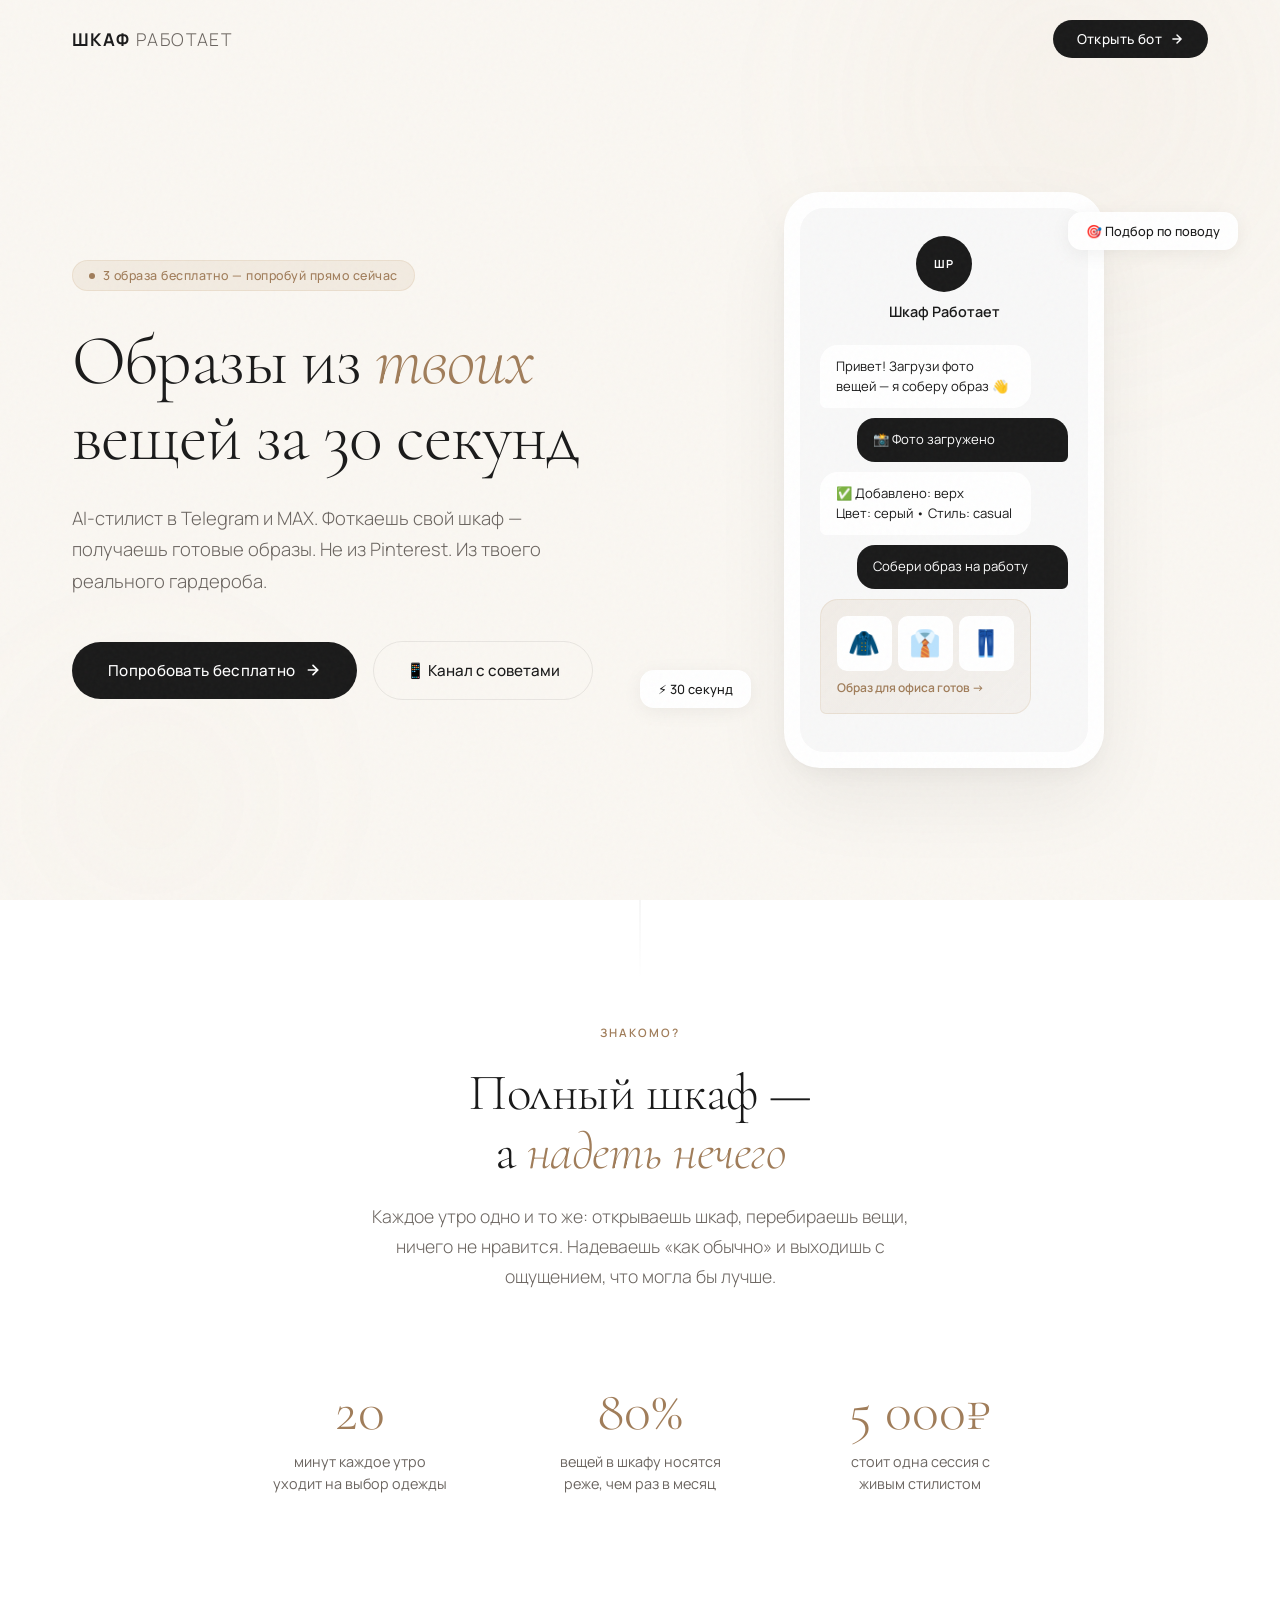
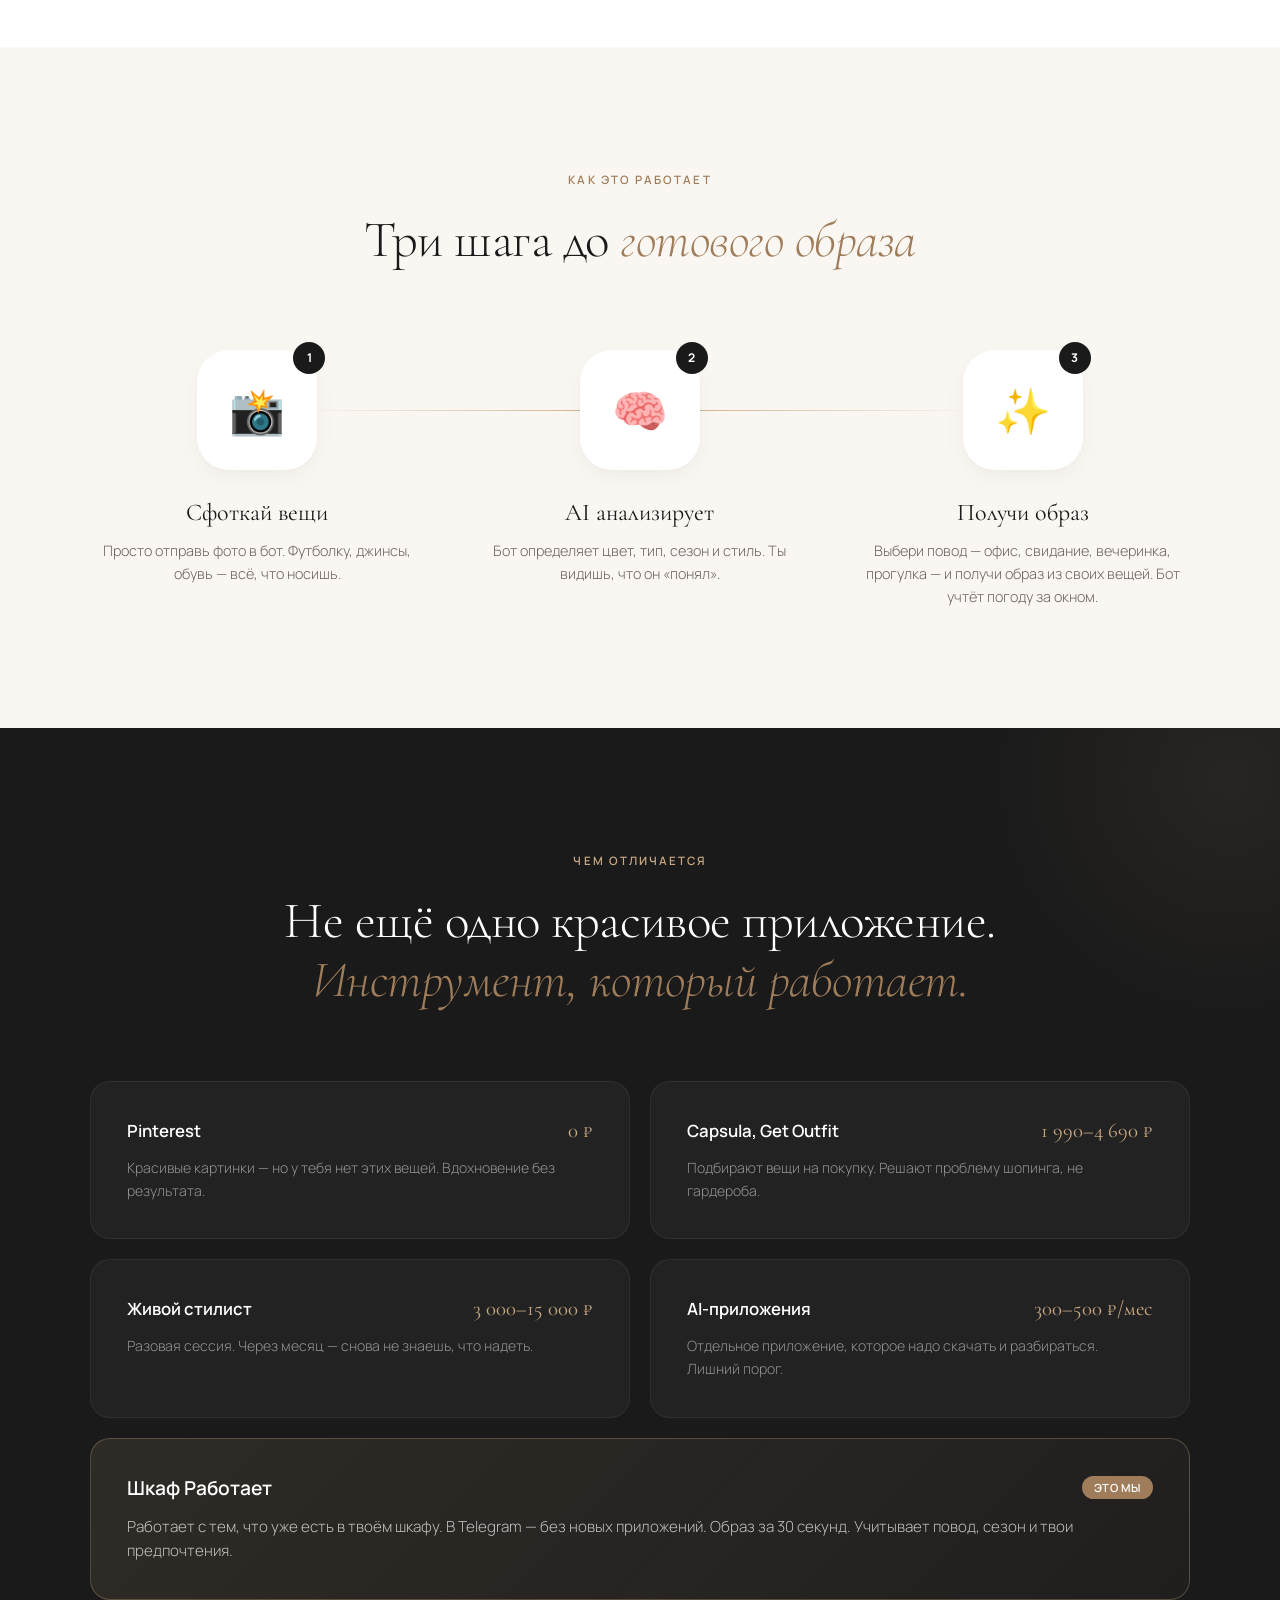
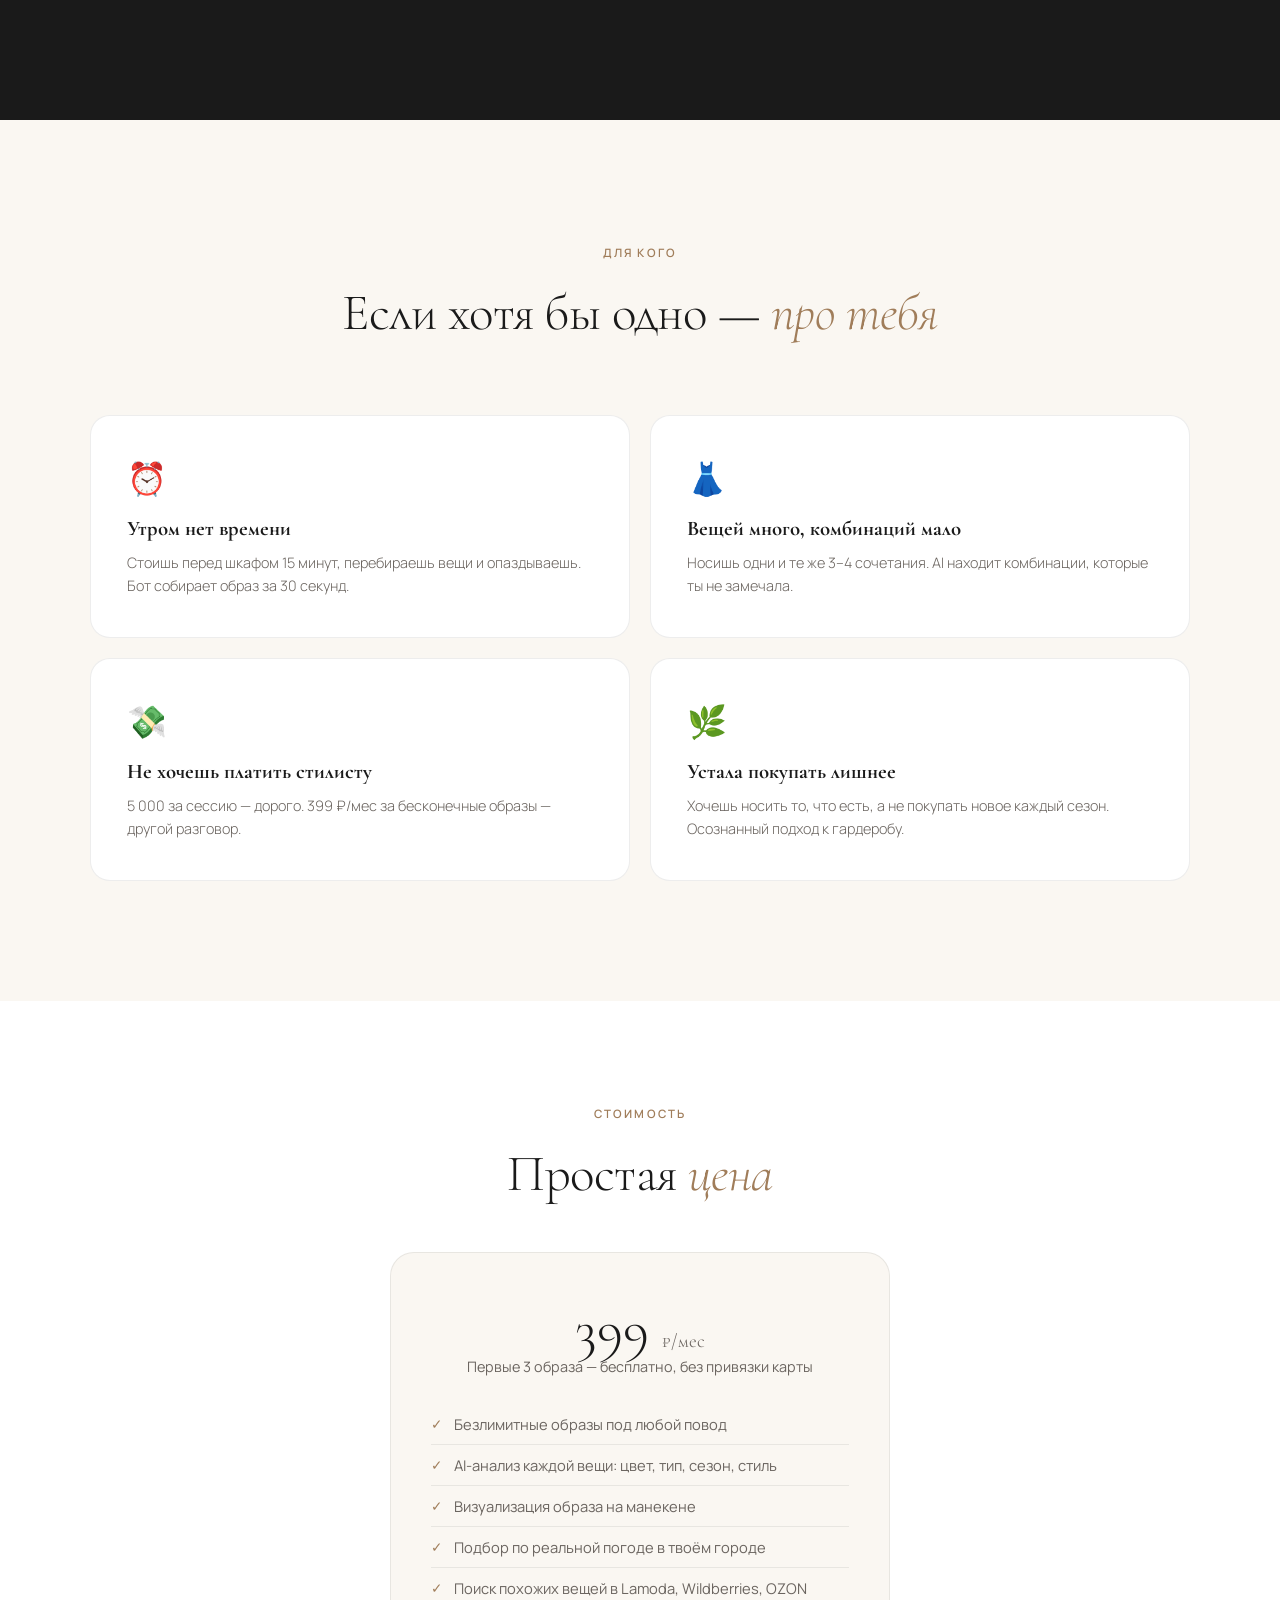
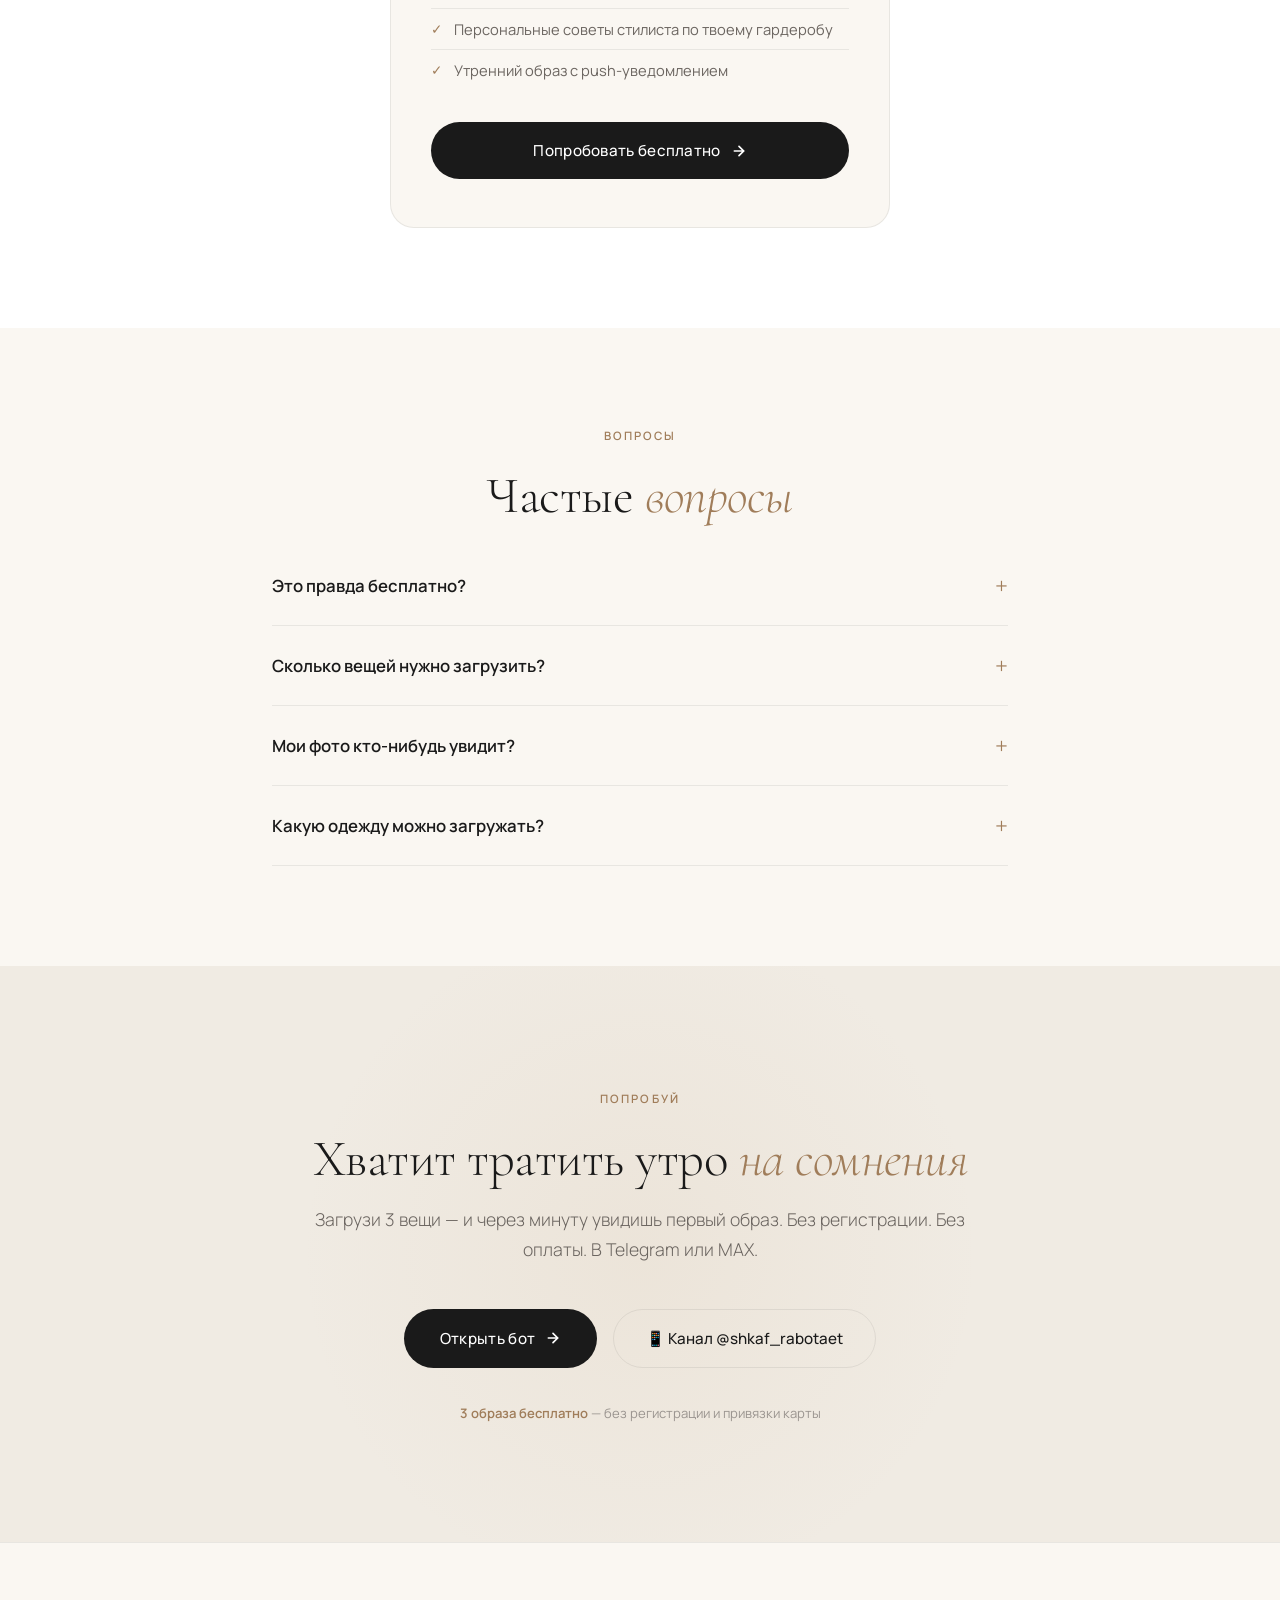
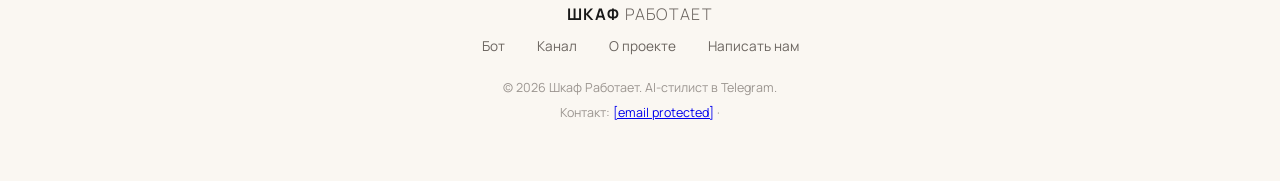
==== commit 68adb5df: "feat: add messenger choice modal (Telegram + MAX) - All CTA buttons now open modal with Telegram/MAX" ====
--- a/index.html
+++ b/index.html
@@ -3,146 +3,255 @@
 <head>
     <meta charset="UTF-8">
     <meta name="viewport" content="width=device-width, initial-scale=1.0">
-    <title>Шкаф работает — AI-стилист из твоего гардероба</title>
-    <meta name="description" content="AI-бот в Telegram, который собирает образы из твоих реальных вещей за 30 секунд. Не из Pinterest — из твоего шкафа.">
-    <meta property="og:title" content="Шкаф работает — AI-стилист из твоего гардероба">
+    <title>Шкаф Работает — AI-стилист в Telegram</title>
+    <meta name="description" content="AI-стилист, который собирает образы из твоих реальных вещей. Не из Pinterest. Из твоего шкафа. За 30 секунд в Telegram.">
+    <meta property="og:title" content="Шкаф Работает — AI-стилист в Telegram">
     <meta property="og:description" content="AI-стилист в Telegram. 3 образа бесплатно. Из твоих реальных вещей за 30 секунд.">
     <meta property="og:type" content="website">
     <link rel="preconnect" href="https://fonts.googleapis.com">
     <link rel="preconnect" href="https://fonts.gstatic.com" crossorigin>
-    <link href="https://fonts.googleapis.com/css2?family=Cormorant+Garamond:ital,wght@0,400;0,600;0,700;1,400&family=Manrope:wght@400;500;600;700;800&display=swap" rel="stylesheet">
+    <link href="https://fonts.googleapis.com/css2?family=Cormorant+Garamond:ital,wght@0,300;0,400;0,600;1,300;1,400&family=Manrope:wght@300;400;500;600;700&display=swap" rel="stylesheet">
     <style>
         :root {
-            --bg: #FAF6F1;
-            --bg-warm: #F3EDE4;
-            --bg-card: #FFFFFF;
-            --text: #2C2420;
-            --text-muted: #8C7E73;
-            --text-light: #B5A99A;
-            --accent: #C4956A;
-            --accent-dark: #A67B52;
-            --accent-light: #E8D5C0;
-            --border: #E8E0D6;
+            --bg: #FAF7F2;
+            --bg-deep: #F0EBE3;
+            --text: #1A1A1A;
+            --text-muted: #6B6560;
+            --text-light: #9B9590;
+            --accent: #C8A882;
+            --accent-dark: #A07D5A;
+            --accent-glow: rgba(200, 168, 130, 0.15);
+            --white: #FFFFFF;
+            --dark: #1A1A1A;
+            --dark-soft: #2D2926;
+            --border: rgba(26, 26, 26, 0.08);
             --serif: 'Cormorant Garamond', Georgia, serif;
-            --sans: 'Manrope', -apple-system, sans-serif;
+            --sans: 'Manrope', system-ui, sans-serif;
         }
 
         * { margin: 0; padding: 0; box-sizing: border-box; }
 
-        html { scroll-behavior: smooth; }
+        html {
+            scroll-behavior: smooth;
+            font-size: 16px;
+        }
 
         body {
             font-family: var(--sans);
             background: var(--bg);
             color: var(--text);
-            line-height: 1.6;
             overflow-x: hidden;
-        }
-
-        /* Noise overlay */
+            -webkit-font-smoothing: antialiased;
+        }
+
+        ::selection {
+            background: var(--accent);
+            color: var(--white);
+        }
+
+        /* ===== NOISE TEXTURE OVERLAY ===== */
         body::before {
             content: '';
             position: fixed;
-            inset: 0;
+            top: 0; left: 0;
+            width: 100%; height: 100%;
             opacity: 0.03;
             pointer-events: none;
             z-index: 9999;
             background-image: url("data:image/svg+xml,%3Csvg viewBox='0 0 256 256' xmlns='http://www.w3.org/2000/svg'%3E%3Cfilter id='noise'%3E%3CfeTurbulence type='fractalNoise' baseFrequency='0.9' numOctaves='4' stitchTiles='stitch'/%3E%3C/filter%3E%3Crect width='100%25' height='100%25' filter='url(%23noise)'/%3E%3C/svg%3E");
-            background-size: 256px;
-        }
-
-        .container {
-            max-width: 1080px;
-            margin: 0 auto;
-            padding: 0 24px;
-        }
-
-        /* --- Scroll animations --- */
+        }
+
+        /* ===== ANIMATIONS ===== */
+        @keyframes fadeUp {
+            from { opacity: 0; transform: translateY(40px); }
+            to { opacity: 1; transform: translateY(0); }
+        }
+
+        @keyframes fadeIn {
+            from { opacity: 0; }
+            to { opacity: 1; }
+        }
+
+        @keyframes slideInLeft {
+            from { opacity: 0; transform: translateX(-60px); }
+            to { opacity: 1; transform: translateX(0); }
+        }
+
+        @keyframes float {
+            0%, 100% { transform: translateY(0px) rotate(0deg); }
+            50% { transform: translateY(-12px) rotate(1deg); }
+        }
+
+        @keyframes pulse {
+            0%, 100% { box-shadow: 0 0 0 0 rgba(200, 168, 130, 0.4); }
+            50% { box-shadow: 0 0 0 20px rgba(200, 168, 130, 0); }
+        }
+
+        @keyframes drawLine {
+            from { width: 0; }
+            to { width: 80px; }
+        }
+
+        @keyframes countUp {
+            from { opacity: 0; transform: scale(0.5); }
+            to { opacity: 1; transform: scale(1); }
+        }
+
         .reveal {
             opacity: 0;
             transform: translateY(40px);
-            transition: opacity 0.8s cubic-bezier(0.22, 1, 0.36, 1),
-                        transform 0.8s cubic-bezier(0.22, 1, 0.36, 1);
-        }
+            transition: all 0.9s cubic-bezier(0.16, 1, 0.3, 1);
+        }
+
         .reveal.visible {
             opacity: 1;
             transform: translateY(0);
         }
-        .reveal-delay-1 { transition-delay: 0.1s; }
-        .reveal-delay-2 { transition-delay: 0.2s; }
-        .reveal-delay-3 { transition-delay: 0.3s; }
-        .reveal-delay-4 { transition-delay: 0.35s; }
-
-        /* ============================================
-           1. HERO
-           ============================================ */
+
+        .reveal-delay-1 { transition-delay: 0.15s; }
+        .reveal-delay-2 { transition-delay: 0.3s; }
+        .reveal-delay-3 { transition-delay: 0.45s; }
+        .reveal-delay-4 { transition-delay: 0.6s; }
+
+        /* ===== NAV ===== */
+        nav {
+            position: fixed;
+            top: 0;
+            width: 100%;
+            z-index: 100;
+            padding: 20px 0;
+            transition: all 0.4s ease;
+        }
+
+        nav.scrolled {
+            background: rgba(250, 247, 242, 0.92);
+            backdrop-filter: blur(20px);
+            -webkit-backdrop-filter: blur(20px);
+            border-bottom: 1px solid var(--border);
+            padding: 14px 0;
+        }
+
+        .nav-inner {
+            max-width: 1200px;
+            margin: 0 auto;
+            padding: 0 32px;
+            display: flex;
+            justify-content: space-between;
+            align-items: center;
+        }
+
+        .logo {
+            font-family: var(--sans);
+            font-weight: 700;
+            font-size: 1.1rem;
+            letter-spacing: 0.08em;
+            text-transform: uppercase;
+            color: var(--text);
+            text-decoration: none;
+        }
+
+        .logo span {
+            font-weight: 300;
+            color: var(--text-muted);
+        }
+
+        .nav-cta {
+            display: inline-flex;
+            align-items: center;
+            gap: 8px;
+            padding: 10px 24px;
+            background: var(--dark);
+            color: var(--white);
+            text-decoration: none;
+            font-size: 0.85rem;
+            font-weight: 500;
+            letter-spacing: 0.03em;
+            border-radius: 100px;
+            transition: all 0.3s ease;
+        }
+
+        .nav-cta:hover {
+            background: var(--dark-soft);
+            transform: translateY(-1px);
+            box-shadow: 0 8px 30px rgba(0,0,0,0.12);
+        }
+
+        /* ===== HERO ===== */
         .hero {
             min-height: 100vh;
             display: flex;
             align-items: center;
-            justify-content: center;
             position: relative;
-            background: linear-gradient(175deg, #FAF6F1 0%, #F0E8DC 50%, #EDE3D5 100%);
             overflow: hidden;
         }
 
-        .hero-glow {
+        .hero-bg-element {
             position: absolute;
-            width: 600px;
-            height: 600px;
             border-radius: 50%;
-            background: radial-gradient(circle, rgba(196,149,106,0.15) 0%, transparent 70%);
-            top: -100px;
-            right: -200px;
-            pointer-events: none;
+            filter: blur(80px);
+            opacity: 0.5;
+        }
+
+        .hero-bg-1 {
+            width: 600px; height: 600px;
+            background: radial-gradient(circle, var(--accent-glow), transparent 70%);
+            top: -200px; right: -100px;
+            animation: float 8s ease-in-out infinite;
+        }
+
+        .hero-bg-2 {
+            width: 400px; height: 400px;
+            background: radial-gradient(circle, rgba(200, 168, 130, 0.08), transparent 70%);
+            bottom: -100px; left: -50px;
+            animation: float 10s ease-in-out infinite reverse;
         }
 
         .hero-inner {
+            max-width: 1200px;
+            margin: 0 auto;
+            padding: 140px 32px 80px;
             display: grid;
             grid-template-columns: 1fr 1fr;
-            gap: 60px;
+            gap: 80px;
             align-items: center;
-            padding: 80px 0;
             position: relative;
-            z-index: 1;
-        }
-
-        .hero-content { max-width: 500px; }
+            z-index: 2;
+        }
+
+        .hero-content {
+            animation: fadeUp 1s cubic-bezier(0.16, 1, 0.3, 1) 0.2s both;
+        }
 
         .hero-badge {
             display: inline-flex;
             align-items: center;
             gap: 8px;
-            background: rgba(196,149,106,0.12);
-            border: 1px solid var(--accent-light);
+            padding: 6px 16px;
+            background: var(--accent-glow);
+            border: 1px solid rgba(200, 168, 130, 0.2);
             border-radius: 100px;
-            padding: 6px 16px;
-            font-size: 13px;
-            font-weight: 600;
+            font-size: 0.78rem;
+            font-weight: 500;
             color: var(--accent-dark);
-            margin-bottom: 24px;
+            letter-spacing: 0.04em;
+            margin-bottom: 32px;
         }
 
         .hero-badge::before {
             content: '';
-            width: 8px;
-            height: 8px;
-            background: var(--accent);
+            width: 6px; height: 6px;
+            background: var(--accent-dark);
             border-radius: 50%;
-            animation: pulse-dot 2s infinite;
-        }
-
-        @keyframes pulse-dot {
-            0%, 100% { opacity: 1; transform: scale(1); }
-            50% { opacity: 0.5; transform: scale(1.3); }
+            animation: pulse 2s ease infinite;
         }
 
         .hero h1 {
             font-family: var(--serif);
-            font-size: 52px;
-            font-weight: 600;
-            line-height: 1.15;
-            margin-bottom: 20px;
+            font-size: clamp(3rem, 5.5vw, 4.5rem);
+            font-weight: 300;
+            line-height: 1.08;
+            letter-spacing: -0.02em;
+            margin-bottom: 28px;
             color: var(--text);
         }
 
@@ -151,16 +260,19 @@
             color: var(--accent-dark);
         }
 
-        .hero-desc {
-            font-size: 18px;
+        .hero-sub {
+            font-size: 1.15rem;
+            line-height: 1.7;
             color: var(--text-muted);
-            margin-bottom: 36px;
-            line-height: 1.7;
-        }
-
-        .hero-ctas {
+            font-weight: 300;
+            max-width: 480px;
+            margin-bottom: 44px;
+        }
+
+        .hero-actions {
             display: flex;
             gap: 16px;
+            align-items: center;
             flex-wrap: wrap;
         }
 
@@ -168,1206 +280,1423 @@
             display: inline-flex;
             align-items: center;
             gap: 10px;
-            background: var(--text);
-            color: #fff;
+            padding: 18px 36px;
+            background: var(--dark);
+            color: var(--white);
             text-decoration: none;
-            font-size: 16px;
-            font-weight: 700;
-            padding: 16px 36px;
-            border-radius: 60px;
-            transition: all 0.3s;
-            border: 2px solid var(--text);
+            font-size: 0.95rem;
+            font-weight: 500;
+            letter-spacing: 0.02em;
+            border-radius: 100px;
+            transition: all 0.4s cubic-bezier(0.16, 1, 0.3, 1);
+            position: relative;
+            overflow: hidden;
+        }
+
+        .btn-primary::after {
+            content: '';
+            position: absolute;
+            inset: 0;
+            background: linear-gradient(135deg, transparent 40%, rgba(255,255,255,0.1));
+            opacity: 0;
+            transition: opacity 0.3s;
         }
 
         .btn-primary:hover {
-            background: var(--accent-dark);
-            border-color: var(--accent-dark);
             transform: translateY(-2px);
-            box-shadow: 0 12px 40px rgba(166,123,82,0.25);
+            box-shadow: 0 12px 40px rgba(0,0,0,0.18);
+        }
+
+        .btn-primary:hover::after { opacity: 1; }
+
+        .btn-primary svg {
+            transition: transform 0.3s;
+        }
+
+        .btn-primary:hover svg {
+            transform: translateX(3px);
         }
 
         .btn-secondary {
             display: inline-flex;
             align-items: center;
-            gap: 10px;
+            gap: 8px;
+            padding: 18px 32px;
             background: transparent;
             color: var(--text);
             text-decoration: none;
-            font-size: 16px;
-            font-weight: 600;
-            padding: 16px 36px;
-            border-radius: 60px;
-            border: 2px solid var(--border);
-            transition: all 0.3s;
+            font-size: 0.95rem;
+            font-weight: 500;
+            border: 1.5px solid var(--border);
+            border-radius: 100px;
+            transition: all 0.3s ease;
         }
 
         .btn-secondary:hover {
             border-color: var(--accent);
-            color: var(--accent-dark);
-            transform: translateY(-2px);
-        }
-
-        /* Phone mockup */
-        .hero-phone {
-            display: flex;
-            justify-content: center;
+            background: var(--accent-glow);
+        }
+
+        /* Hero Visual */
+        .hero-visual {
             position: relative;
-        }
-
-        .phone-frame {
-            width: 280px;
-            background: #1a1a1a;
+            animation: fadeUp 1s cubic-bezier(0.16, 1, 0.3, 1) 0.5s both;
+        }
+
+        .phone-mockup {
+            width: 320px;
+            margin: 0 auto;
+            background: var(--white);
             border-radius: 36px;
-            padding: 12px;
-            box-shadow: 0 40px 80px rgba(0,0,0,0.15), 0 0 0 1px rgba(0,0,0,0.08);
+            padding: 16px;
+            box-shadow:
+                0 2px 4px rgba(0,0,0,0.02),
+                0 8px 24px rgba(0,0,0,0.04),
+                0 32px 80px rgba(0,0,0,0.06);
             position: relative;
         }
 
         .phone-screen {
-            background: #fff;
-            border-radius: 26px;
-            overflow: hidden;
-            aspect-ratio: 9/16;
-            display: flex;
-            flex-direction: column;
+            background: #F8F8F8;
+            border-radius: 24px;
+            padding: 28px 20px;
+            min-height: 460px;
         }
 
         .phone-header {
-            background: var(--accent-dark);
-            padding: 20px 16px 12px;
+            text-align: center;
+            margin-bottom: 24px;
+        }
+
+        .phone-header .bot-avatar {
+            width: 56px; height: 56px;
+            background: var(--dark);
+            border-radius: 50%;
+            margin: 0 auto 10px;
             display: flex;
             align-items: center;
-            gap: 10px;
-        }
-
-        .phone-avatar {
-            width: 36px;
-            height: 36px;
-            background: #fff;
+            justify-content: center;
+            color: var(--white);
+            font-weight: 700;
+            font-size: 0.7rem;
+            letter-spacing: 0.05em;
+        }
+
+        .phone-header .bot-name {
+            font-weight: 600;
+            font-size: 0.9rem;
+        }
+
+        .chat-bubble {
+            padding: 12px 16px;
+            border-radius: 18px;
+            font-size: 0.82rem;
+            line-height: 1.5;
+            margin-bottom: 10px;
+            max-width: 85%;
+            animation: fadeUp 0.6s ease both;
+        }
+
+        .chat-bubble:nth-child(2) { animation-delay: 0.8s; }
+        .chat-bubble:nth-child(3) { animation-delay: 1.4s; }
+        .chat-bubble:nth-child(4) { animation-delay: 2.0s; }
+        .chat-bubble:nth-child(5) { animation-delay: 2.6s; }
+
+        .bubble-bot {
+            background: var(--white);
+            color: var(--text);
+            border-bottom-left-radius: 6px;
+        }
+
+        .bubble-user {
+            background: var(--dark);
+            color: var(--white);
+            margin-left: auto;
+            border-bottom-right-radius: 6px;
+        }
+
+        .bubble-outfit {
+            background: linear-gradient(135deg, var(--accent-glow), rgba(200, 168, 130, 0.08));
+            border: 1px solid rgba(200, 168, 130, 0.2);
+            padding: 16px;
+            border-radius: 18px;
+            border-bottom-left-radius: 6px;
+        }
+
+        .outfit-grid {
+            display: grid;
+            grid-template-columns: repeat(3, 1fr);
+            gap: 6px;
+            margin-bottom: 8px;
+        }
+
+        .outfit-item {
+            aspect-ratio: 1;
+            background: var(--white);
+            border-radius: 10px;
+            display: flex;
+            align-items: center;
+            justify-content: center;
+            font-size: 1.6rem;
+        }
+
+        .outfit-label {
+            font-size: 0.75rem;
+            color: var(--accent-dark);
+            font-weight: 600;
+        }
+
+        /* Floating elements */
+        .float-tag {
+            position: absolute;
+            background: var(--white);
+            padding: 10px 18px;
+            border-radius: 14px;
+            font-size: 0.8rem;
+            font-weight: 500;
+            box-shadow: 0 4px 20px rgba(0,0,0,0.06);
+            animation: float 6s ease-in-out infinite;
+            white-space: nowrap;
+        }
+
+        .float-tag-1 {
+            top: 20px; right: -30px;
+            animation-delay: 0s;
+        }
+
+        .float-tag-2 {
+            bottom: 60px; left: -40px;
+            animation-delay: 2s;
+        }
+
+        /* ===== SECTION: PAIN ===== */
+        .section-pain {
+            padding: 120px 32px;
+            background: var(--white);
+            position: relative;
+        }
+
+        .section-pain::before {
+            content: '';
+            position: absolute;
+            top: 0; left: 50%;
+            transform: translateX(-50%);
+            width: 1px; height: 80px;
+            background: linear-gradient(to bottom, var(--border), transparent);
+        }
+
+        .pain-inner {
+            max-width: 800px;
+            margin: 0 auto;
+            text-align: center;
+        }
+
+        .section-label {
+            display: inline-block;
+            font-size: 0.72rem;
+            font-weight: 600;
+            letter-spacing: 0.18em;
+            text-transform: uppercase;
+            color: var(--accent-dark);
+            margin-bottom: 24px;
+        }
+
+        .section-title {
+            font-family: var(--serif);
+            font-size: clamp(2.2rem, 4vw, 3.2rem);
+            font-weight: 300;
+            line-height: 1.15;
+            margin-bottom: 20px;
+            letter-spacing: -0.01em;
+        }
+
+        .section-title em {
+            font-style: italic;
+            color: var(--accent-dark);
+        }
+
+        .section-subtitle {
+            font-size: 1.1rem;
+            color: var(--text-muted);
+            font-weight: 300;
+            line-height: 1.7;
+            max-width: 560px;
+            margin: 0 auto 60px;
+        }
+
+        .pain-stats {
+            display: grid;
+            grid-template-columns: repeat(3, 1fr);
+            gap: 40px;
+        }
+
+        .pain-stat {
+            padding: 32px;
+        }
+
+        .pain-stat-number {
+            font-family: var(--serif);
+            font-size: 3.5rem;
+            font-weight: 300;
+            color: var(--accent-dark);
+            line-height: 1;
+            margin-bottom: 12px;
+        }
+
+        .pain-stat-text {
+            font-size: 0.9rem;
+            color: var(--text-muted);
+            line-height: 1.5;
+        }
+
+        /* ===== SECTION: HOW IT WORKS ===== */
+        .section-how {
+            padding: 120px 32px;
+            position: relative;
+        }
+
+        .how-inner {
+            max-width: 1100px;
+            margin: 0 auto;
+        }
+
+        .how-header {
+            text-align: center;
+            margin-bottom: 80px;
+        }
+
+        .steps {
+            display: grid;
+            grid-template-columns: repeat(3, 1fr);
+            gap: 48px;
+            position: relative;
+        }
+
+        .steps::before {
+            content: '';
+            position: absolute;
+            top: 60px;
+            left: calc(16.66% + 24px);
+            right: calc(16.66% + 24px);
+            height: 1px;
+            background: linear-gradient(to right, transparent, var(--accent), transparent);
+        }
+
+        .step {
+            text-align: center;
+            position: relative;
+        }
+
+        .step-icon {
+            width: 120px; height: 120px;
+            margin: 0 auto 28px;
+            background: var(--white);
+            border-radius: 32px;
+            display: flex;
+            align-items: center;
+            justify-content: center;
+            font-size: 2.8rem;
+            box-shadow: 0 2px 4px rgba(0,0,0,0.02), 0 8px 24px rgba(0,0,0,0.04);
+            position: relative;
+            z-index: 2;
+            transition: transform 0.4s cubic-bezier(0.16, 1, 0.3, 1);
+        }
+
+        .step:hover .step-icon {
+            transform: translateY(-6px) scale(1.05);
+        }
+
+        .step-number {
+            position: absolute;
+            top: -8px; right: -8px;
+            width: 32px; height: 32px;
+            background: var(--dark);
+            color: var(--white);
             border-radius: 50%;
             display: flex;
             align-items: center;
             justify-content: center;
-            font-size: 11px;
-            font-weight: 800;
-            color: var(--text);
-        }
-
-        .phone-name {
-            color: #fff;
-            font-size: 14px;
+            font-size: 0.75rem;
             font-weight: 700;
         }
 
-        .phone-status {
-            color: rgba(255,255,255,0.7);
-            font-size: 11px;
-        }
-
-        .phone-chat {
-            flex: 1;
-            padding: 16px 12px;
-            display: flex;
-            flex-direction: column;
-            gap: 8px;
-            background: #f5f5f5;
-        }
-
-        .chat-msg {
-            max-width: 85%;
-            padding: 10px 14px;
-            border-radius: 16px;
-            font-size: 12px;
-            line-height: 1.5;
-            animation: fadeInMsg 0.5s ease both;
-        }
-
-        .chat-msg.user {
-            background: var(--accent-light);
-            color: var(--text);
-            align-self: flex-end;
-            border-bottom-right-radius: 4px;
-        }
-
-        .chat-msg.bot {
-            background: #fff;
-            color: var(--text);
-            align-self: flex-start;
-            border-bottom-left-radius: 4px;
-            box-shadow: 0 1px 2px rgba(0,0,0,0.05);
-        }
-
-        @keyframes fadeInMsg {
-            from { opacity: 0; transform: translateY(10px); }
-            to { opacity: 1; transform: translateY(0); }
-        }
-
-        .chat-msg:nth-child(2) { animation-delay: 0.3s; }
-        .chat-msg:nth-child(3) { animation-delay: 0.6s; }
-        .chat-msg:nth-child(4) { animation-delay: 0.9s; }
-        .chat-msg:nth-child(5) { animation-delay: 1.2s; }
-
-        /* Floating tags */
-        .floating-tags {
-            position: absolute;
-            inset: 0;
-            pointer-events: none;
-        }
-
-        .float-tag {
-            position: absolute;
-            background: var(--bg-card);
-            border: 1px solid var(--border);
-            border-radius: 100px;
-            padding: 6px 14px;
-            font-size: 12px;
-            font-weight: 600;
+        .step-title {
+            font-family: var(--serif);
+            font-size: 1.5rem;
+            font-weight: 400;
+            margin-bottom: 12px;
+        }
+
+        .step-desc {
+            font-size: 0.9rem;
             color: var(--text-muted);
-            box-shadow: 0 4px 12px rgba(0,0,0,0.04);
-            animation: float-gentle 6s ease-in-out infinite;
-            white-space: nowrap;
-        }
-
-        .float-tag:nth-child(1) { top: 10%; right: -20px; animation-delay: 0s; }
-        .float-tag:nth-child(2) { top: 35%; right: -40px; animation-delay: 1.5s; }
-        .float-tag:nth-child(3) { bottom: 25%; right: -10px; animation-delay: 3s; }
-        .float-tag:nth-child(4) { bottom: 10%; left: -30px; animation-delay: 4.5s; }
-
-        @keyframes float-gentle {
-            0%, 100% { transform: translateY(0); }
-            50% { transform: translateY(-8px); }
-        }
-
-        /* ============================================
-           2. PAIN / PROBLEM
-           ============================================ */
-        .pain {
-            padding: 100px 0;
-            background: linear-gradient(180deg, var(--bg) 0%, var(--bg-warm) 100%);
-        }
-
-        .pain-header {
-            text-align: center;
-            max-width: 640px;
-            margin: 0 auto 60px;
-        }
-
-        .pain-header h2 {
-            font-family: var(--serif);
-            font-size: 42px;
-            font-weight: 600;
-            line-height: 1.2;
-            margin-bottom: 16px;
-        }
-
-        .pain-header p {
-            font-size: 18px;
-            color: var(--text-muted);
-        }
-
-        .pain-stats {
-            display: grid;
-            grid-template-columns: repeat(3, 1fr);
-            gap: 24px;
-        }
-
-        .stat-card {
-            background: var(--bg-card);
-            border-radius: 20px;
-            padding: 36px 28px;
-            text-align: center;
-            border: 1px solid var(--border);
-            transition: transform 0.3s, box-shadow 0.3s;
-        }
-
-        .stat-card:hover {
-            transform: translateY(-4px);
-            box-shadow: 0 20px 50px rgba(0,0,0,0.06);
-        }
-
-        .stat-num {
-            font-family: var(--serif);
-            font-size: 48px;
-            font-weight: 700;
-            color: var(--accent-dark);
-            line-height: 1;
-            margin-bottom: 8px;
-        }
-
-        .stat-unit {
-            font-size: 14px;
-            font-weight: 700;
-            color: var(--text);
-            text-transform: uppercase;
-            letter-spacing: 1px;
-            margin-bottom: 8px;
-        }
-
-        .stat-desc {
-            font-size: 14px;
-            color: var(--text-muted);
-            line-height: 1.5;
-        }
-
-        /* ============================================
-           3. HOW IT WORKS
-           ============================================ */
-        .how {
-            padding: 100px 0;
-            background: var(--bg);
-        }
-
-        .section-header {
-            text-align: center;
-            max-width: 640px;
-            margin: 0 auto 64px;
-        }
-
-        .section-label {
-            display: inline-block;
-            font-size: 13px;
-            font-weight: 700;
-            text-transform: uppercase;
-            letter-spacing: 2px;
-            color: var(--accent-dark);
-            margin-bottom: 16px;
-        }
-
-        .section-header h2 {
-            font-family: var(--serif);
-            font-size: 42px;
-            font-weight: 600;
-            line-height: 1.2;
-        }
-
-        .steps-grid {
-            display: grid;
-            grid-template-columns: repeat(3, 1fr);
-            gap: 32px;
+            line-height: 1.6;
+            font-weight: 300;
+        }
+
+        /* ===== SECTION: DIFFERENCE ===== */
+        .section-diff {
+            padding: 120px 32px;
+            background: var(--dark);
+            color: var(--white);
             position: relative;
-        }
-
-        .steps-grid::before {
+            overflow: hidden;
+        }
+
+        .section-diff::before {
             content: '';
             position: absolute;
-            top: 48px;
-            left: calc(16.66% + 24px);
-            right: calc(16.66% + 24px);
-            height: 2px;
-            background: linear-gradient(90deg, var(--accent-light), var(--accent), var(--accent-light));
-            z-index: 0;
-        }
-
-        .step-card {
+            top: -200px; right: -200px;
+            width: 500px; height: 500px;
+            background: radial-gradient(circle, rgba(200, 168, 130, 0.08), transparent 70%);
+            border-radius: 50%;
+        }
+
+        .diff-inner {
+            max-width: 1100px;
+            margin: 0 auto;
+            position: relative;
+            z-index: 2;
+        }
+
+        .diff-header {
+            text-align: center;
+            margin-bottom: 72px;
+        }
+
+        .diff-header .section-label {
+            color: var(--accent);
+        }
+
+        .diff-header .section-title {
+            color: var(--white);
+        }
+
+        .diff-grid {
+            display: grid;
+            grid-template-columns: repeat(2, 1fr);
+            gap: 20px;
+        }
+
+        .diff-card {
+            padding: 36px;
+            border-radius: 20px;
+            background: rgba(255,255,255,0.04);
+            border: 1px solid rgba(255,255,255,0.06);
+            transition: all 0.4s ease;
+        }
+
+        .diff-card:hover {
+            background: rgba(255,255,255,0.07);
+            border-color: rgba(200, 168, 130, 0.2);
+        }
+
+        .diff-card-header {
+            display: flex;
+            justify-content: space-between;
+            align-items: center;
+            margin-bottom: 14px;
+        }
+
+        .diff-card-name {
+            font-weight: 600;
+            font-size: 1.05rem;
+        }
+
+        .diff-card-price {
+            font-family: var(--serif);
+            font-size: 1.3rem;
+            color: var(--accent);
+        }
+
+        .diff-card-desc {
+            font-size: 0.88rem;
+            color: rgba(255,255,255,0.5);
+            line-height: 1.6;
+            font-weight: 300;
+        }
+
+        .diff-card.highlighted {
+            background: linear-gradient(135deg, rgba(200, 168, 130, 0.12), rgba(200, 168, 130, 0.04));
+            border-color: rgba(200, 168, 130, 0.3);
+            grid-column: 1 / -1;
+        }
+
+        .diff-card.highlighted .diff-card-name {
+            font-size: 1.2rem;
+        }
+
+        .diff-card.highlighted .diff-card-desc {
+            color: rgba(255,255,255,0.7);
+            font-size: 0.95rem;
+        }
+
+        .highlight-badge {
+            display: inline-block;
+            padding: 4px 12px;
+            background: var(--accent-dark);
+            color: var(--white);
+            border-radius: 100px;
+            font-size: 0.7rem;
+            font-weight: 600;
+            letter-spacing: 0.05em;
+            text-transform: uppercase;
+        }
+
+        /* ===== SECTION: FOR WHO ===== */
+        .section-who {
+            padding: 120px 32px;
+        }
+
+        .who-inner {
+            max-width: 1100px;
+            margin: 0 auto;
+        }
+
+        .who-header {
+            text-align: center;
+            margin-bottom: 72px;
+        }
+
+        .who-grid {
+            display: grid;
+            grid-template-columns: repeat(2, 1fr);
+            gap: 20px;
+        }
+
+        .who-card {
+            padding: 40px 36px;
+            background: var(--white);
+            border-radius: 20px;
+            border: 1px solid var(--border);
+            transition: all 0.4s ease;
+            position: relative;
+            overflow: hidden;
+        }
+
+        .who-card::before {
+            content: '';
+            position: absolute;
+            top: 0; left: 0;
+            width: 4px; height: 100%;
+            background: var(--accent);
+            opacity: 0;
+            transition: opacity 0.3s;
+        }
+
+        .who-card:hover {
+            border-color: rgba(200, 168, 130, 0.3);
+            box-shadow: 0 8px 40px rgba(0,0,0,0.04);
+        }
+
+        .who-card:hover::before { opacity: 1; }
+
+        .who-card-icon {
+            font-size: 2rem;
+            margin-bottom: 16px;
+        }
+
+        .who-card-title {
+            font-family: var(--serif);
+            font-size: 1.3rem;
+            margin-bottom: 10px;
+        }
+
+        .who-card-desc {
+            font-size: 0.9rem;
+            color: var(--text-muted);
+            line-height: 1.6;
+            font-weight: 300;
+        }
+
+        /* ===== SECTION: CTA ===== */
+        .section-cta {
+            padding: 120px 32px;
+            background: var(--bg-deep);
+            position: relative;
+            overflow: hidden;
+        }
+
+        .section-cta::before {
+            content: '';
+            position: absolute;
+            top: 50%; left: 50%;
+            transform: translate(-50%, -50%);
+            width: 800px; height: 800px;
+            background: radial-gradient(circle, rgba(200, 168, 130, 0.1), transparent 60%);
+            border-radius: 50%;
+        }
+
+        .cta-inner {
+            max-width: 700px;
+            margin: 0 auto;
             text-align: center;
             position: relative;
-            z-index: 1;
-        }
-
-        .step-icon {
-            width: 96px;
-            height: 96px;
-            border-radius: 50%;
-            background: var(--bg-card);
-            border: 2px solid var(--border);
+            z-index: 2;
+        }
+
+        .cta-inner .section-title {
+            margin-bottom: 16px;
+        }
+
+        .cta-sub {
+            font-size: 1.1rem;
+            color: var(--text-muted);
+            font-weight: 300;
+            margin-bottom: 44px;
+            line-height: 1.7;
+        }
+
+        .cta-buttons {
+            display: flex;
+            justify-content: center;
+            gap: 16px;
+            flex-wrap: wrap;
+            margin-bottom: 36px;
+        }
+
+        .cta-note {
+            font-size: 0.82rem;
+            color: var(--text-light);
+            font-weight: 400;
+        }
+
+        .cta-note strong {
+            color: var(--accent-dark);
+            font-weight: 600;
+        }
+
+        /* ===== SECTION: PRICING ===== */
+        .section-pricing {
+            padding: 100px 32px;
+            background: var(--white);
+        }
+
+        .pricing-inner {
+            max-width: 500px;
+            margin: 0 auto;
+            text-align: center;
+        }
+
+        .price-card {
+            background: var(--bg);
+            border-radius: 24px;
+            padding: 48px 40px;
+            margin-top: 48px;
+            border: 1px solid var(--border);
+        }
+
+        .price-amount {
+            font-family: var(--serif);
+            font-size: 3.5rem;
+            font-weight: 300;
+            color: var(--text);
+            line-height: 1;
+        }
+
+        .price-amount span {
+            font-size: 1.2rem;
+            color: var(--text-muted);
+        }
+
+        .price-period {
+            font-size: 0.9rem;
+            color: var(--text-muted);
+            margin-bottom: 28px;
+        }
+
+        .price-features {
+            list-style: none;
+            text-align: left;
+            margin-bottom: 32px;
+        }
+
+        .price-features li {
+            padding: 10px 0;
+            font-size: 0.92rem;
+            color: var(--text-muted);
+            border-bottom: 1px solid var(--border);
             display: flex;
             align-items: center;
+            gap: 12px;
+        }
+
+        .price-features li::before {
+            content: '✓';
+            color: var(--accent-dark);
+            font-weight: 700;
+            font-size: 0.85rem;
+        }
+
+        .price-features li:last-child {
+            border: none;
+        }
+
+        /* ===== FOOTER ===== */
+        footer {
+            padding: 60px 32px;
+            text-align: center;
+            border-top: 1px solid var(--border);
+        }
+
+        .footer-logo {
+            font-family: var(--sans);
+            font-weight: 700;
+            font-size: 1rem;
+            letter-spacing: 0.08em;
+            text-transform: uppercase;
+            color: var(--text);
+            margin-bottom: 12px;
+        }
+
+        .footer-logo span {
+            font-weight: 300;
+            color: var(--text-muted);
+        }
+
+        .footer-links {
+            display: flex;
             justify-content: center;
-            margin: 0 auto 24px;
-            font-size: 36px;
-            transition: all 0.3s;
-        }
-
-        .step-card:hover .step-icon {
-            border-color: var(--accent);
-            background: rgba(196,149,106,0.08);
-            transform: scale(1.08);
-        }
-
-        .step-number {
-            font-family: var(--serif);
-            font-size: 16px;
-            font-weight: 700;
+            gap: 32px;
+            margin-bottom: 24px;
+        }
+
+        .footer-links a {
+            color: var(--text-muted);
+            text-decoration: none;
+            font-size: 0.85rem;
+            transition: color 0.3s;
+        }
+
+        .footer-links a:hover {
             color: var(--accent-dark);
-            margin-bottom: 8px;
-        }
-
-        .step-card h3 {
-            font-size: 20px;
-            font-weight: 700;
-            margin-bottom: 8px;
-        }
-
-        .step-card p {
-            font-size: 15px;
-            color: var(--text-muted);
-            line-height: 1.6;
-        }
-
-        /* ============================================
-           4. COMPARISON
-           ============================================ */
-        .compare {
-            padding: 100px 0;
-            background: linear-gradient(180deg, var(--bg-warm) 0%, var(--bg) 100%);
-        }
-
-        .compare-table {
+        }
+
+        .footer-copy {
+            font-size: 0.78rem;
+            color: var(--text-light);
+        }
+
+        /* ===== RESPONSIVE ===== */
+        @media (max-width: 768px) {
+            .hero-inner {
+                grid-template-columns: 1fr;
+                gap: 60px;
+                padding: 120px 24px 60px;
+            }
+
+            .hero-visual { order: -1; }
+
+            .phone-mockup { width: 280px; }
+
+            .float-tag { display: none; }
+
+            .pain-stats {
+                grid-template-columns: 1fr;
+                gap: 20px;
+            }
+
+            .steps {
+                grid-template-columns: 1fr;
+                gap: 40px;
+            }
+
+            .steps::before { display: none; }
+
+            .diff-grid,
+            .who-grid {
+                grid-template-columns: 1fr;
+            }
+
+            .diff-card.highlighted {
+                grid-column: auto;
+            }
+
+            .hero-actions {
+                flex-direction: column;
+                align-items: stretch;
+            }
+
+            .btn-primary, .btn-secondary {
+                justify-content: center;
+            }
+
+            .cta-buttons {
+                flex-direction: column;
+                align-items: center;
+            }
+
+            nav { padding: 14px 0; }
+
+            .nav-inner { padding: 0 20px; }
+
+            section { padding: 80px 20px; }
+        }
+        /* ===== STICKY CTA (mobile) ===== */
+        .sticky-cta {
+            display: none;
+            position: fixed;
+            bottom: 0;
+            left: 0;
+            width: 100%;
+            padding: 12px 20px;
+            background: rgba(250, 247, 242, 0.95);
+            backdrop-filter: blur(16px);
+            -webkit-backdrop-filter: blur(16px);
+            border-top: 1px solid var(--border);
+            z-index: 200;
+            text-align: center;
+            transform: translateY(100%);
+            transition: transform 0.4s ease;
+        }
+
+        .sticky-cta.visible {
+            transform: translateY(0);
+        }
+
+        .sticky-cta a {
+            display: inline-flex;
+            align-items: center;
+            justify-content: center;
+            gap: 8px;
+            width: 100%;
+            max-width: 400px;
+            padding: 16px 24px;
+            background: var(--dark);
+            color: var(--white);
+            text-decoration: none;
+            font-size: 0.95rem;
+            font-weight: 600;
+            border-radius: 100px;
+            letter-spacing: 0.02em;
+        }
+
+        .sticky-cta .sticky-sub {
+            display: block;
+            font-size: 0.72rem;
+            color: var(--text-light);
+            margin-top: 6px;
+        }
+
+        @media (max-width: 768px) {
+            .sticky-cta { display: block; }
+            /* Отступ снизу чтобы контент не скрывался за sticky */
+            footer { padding-bottom: 120px; }
+        }
+
+        /* ===== FAQ ===== */
+        .section-faq {
+            padding: 100px 32px;
             max-width: 800px;
             margin: 0 auto;
-            background: var(--bg-card);
-            border-radius: 24px;
-            overflow: hidden;
-            border: 1px solid var(--border);
-            box-shadow: 0 20px 60px rgba(0,0,0,0.04);
-        }
-
-        .compare-row {
-            display: grid;
-            grid-template-columns: 180px 1fr 120px;
-            align-items: center;
-            padding: 20px 32px;
-            border-bottom: 1px solid var(--border);
-            font-size: 15px;
-            transition: background 0.2s;
-        }
-
-        .compare-row:last-child { border-bottom: none; }
-
-        .compare-row:hover { background: rgba(196,149,106,0.03); }
-
-        .compare-row.header {
-            background: var(--bg-warm);
-            font-weight: 700;
-            font-size: 13px;
-            text-transform: uppercase;
-            letter-spacing: 1px;
-            color: var(--text-muted);
-        }
-
-        .compare-row .name {
-            font-weight: 600;
-            color: var(--text);
-        }
-
-        .compare-row .detail {
-            color: var(--text-muted);
-        }
-
-        .compare-row .verdict {
-            text-align: right;
-            font-weight: 600;
-        }
-
-        .compare-row .verdict.red { color: #C0392B; }
-        .compare-row .verdict.orange { color: #D4820A; }
-
-        .compare-row.ours {
-            background: linear-gradient(90deg, rgba(196,149,106,0.08), rgba(196,149,106,0.15));
-            border: 2px solid var(--accent);
-            border-radius: 16px;
-            margin: 8px;
-            padding: 20px 24px;
-        }
-
-        .compare-row.ours .name {
-            color: var(--accent-dark);
-            font-weight: 800;
-            font-size: 16px;
-        }
-
-        .compare-row.ours .verdict {
-            color: var(--accent-dark);
-            font-weight: 800;
-        }
-
-        /* ============================================
-           5. FOR WHOM
-           ============================================ */
-        .audience {
-            padding: 100px 0;
-            background: var(--bg);
-        }
-
-        .audience-grid {
-            display: grid;
-            grid-template-columns: repeat(2, 1fr);
-            gap: 24px;
-        }
-
-        .audience-card {
-            background: var(--bg-card);
-            border: 1px solid var(--border);
-            border-radius: 20px;
-            padding: 32px;
-            transition: all 0.3s;
-        }
-
-        .audience-card:hover {
-            transform: translateY(-4px);
-            box-shadow: 0 20px 50px rgba(0,0,0,0.06);
-            border-color: var(--accent-light);
-        }
-
-        .audience-card .emoji {
-            font-size: 36px;
-            margin-bottom: 16px;
-        }
-
-        .audience-card h3 {
-            font-size: 18px;
-            font-weight: 700;
-            margin-bottom: 8px;
-        }
-
-        .audience-card p {
-            font-size: 15px;
-            color: var(--text-muted);
-            line-height: 1.6;
-        }
-
-        /* ============================================
-           6. PRICING
-           ============================================ */
-        .pricing {
-            padding: 100px 0;
-            background: linear-gradient(180deg, var(--bg) 0%, var(--bg-warm) 100%);
-        }
-
-        .price-card {
-            max-width: 480px;
-            margin: 0 auto;
-            background: var(--bg-card);
-            border-radius: 28px;
-            border: 2px solid var(--accent-light);
-            overflow: hidden;
-            box-shadow: 0 30px 80px rgba(0,0,0,0.06);
-        }
-
-        .price-top {
-            background: linear-gradient(135deg, var(--text) 0%, #3D342C 100%);
-            color: #fff;
-            padding: 40px 36px;
-            text-align: center;
-        }
-
-        .price-amount {
-            font-family: var(--serif);
-            font-size: 64px;
-            font-weight: 700;
-            line-height: 1;
-        }
-
-        .price-amount span {
-            font-size: 24px;
-            font-weight: 400;
-            opacity: 0.7;
-        }
-
-        .price-period {
-            font-size: 16px;
-            opacity: 0.7;
-            margin-top: 4px;
-        }
-
-        .price-trial {
-            display: inline-block;
-            background: var(--accent);
-            color: #fff;
-            font-size: 13px;
-            font-weight: 700;
-            padding: 6px 16px;
-            border-radius: 100px;
-            margin-top: 16px;
-        }
-
-        .price-features {
-            padding: 36px;
-        }
-
-        .price-feature {
-            display: flex;
-            align-items: flex-start;
-            gap: 14px;
-            padding: 12px 0;
-            border-bottom: 1px solid var(--border);
-        }
-
-        .price-feature:last-child { border-bottom: none; }
-
-        .price-check {
-            flex-shrink: 0;
-            width: 24px;
-            height: 24px;
-            background: rgba(196,149,106,0.12);
-            border-radius: 50%;
-            display: flex;
-            align-items: center;
-            justify-content: center;
-            color: var(--accent-dark);
-            font-size: 13px;
-            font-weight: 700;
-        }
-
-        .price-feature span {
-            font-size: 15px;
-            color: var(--text);
-            line-height: 1.5;
-        }
-
-        .price-cta {
-            padding: 0 36px 36px;
-            text-align: center;
-        }
-
-        .price-cta .btn-primary {
-            width: 100%;
-            justify-content: center;
-            padding: 18px 36px;
-            font-size: 17px;
-        }
-
-        .cta-note {
-            margin-top: 12px;
-            font-size: 13px;
-            color: var(--text-muted);
-            line-height: 1.5;
-        }
-
-        .cta-note strong {
-            color: var(--accent-dark);
-        }
-
-        /* ============================================
-           6.5. FAQ
-           ============================================ */
-        .faq {
-            padding: 100px 0;
-            background: var(--bg);
-        }
-
-        .faq-list {
-            max-width: 720px;
-            margin: 0 auto;
         }
 
         .faq-item {
             border-bottom: 1px solid var(--border);
+            padding: 24px 0;
         }
 
         .faq-question {
-            width: 100%;
-            background: none;
-            border: none;
-            text-align: left;
-            padding: 24px 0;
             font-family: var(--sans);
-            font-size: 17px;
             font-weight: 600;
+            font-size: 1.05rem;
             color: var(--text);
             cursor: pointer;
             display: flex;
             justify-content: space-between;
             align-items: center;
             gap: 16px;
-            transition: color 0.2s;
-        }
-
-        .faq-question:hover { color: var(--accent-dark); }
-
-        .faq-icon {
+            background: none;
+            border: none;
+            width: 100%;
+            text-align: left;
+            padding: 0;
+        }
+
+        .faq-question::after {
+            content: '+';
+            font-size: 1.4rem;
+            color: var(--accent-dark);
+            font-weight: 300;
             flex-shrink: 0;
-            width: 28px;
-            height: 28px;
-            border-radius: 50%;
-            background: rgba(196,149,106,0.12);
+            transition: transform 0.3s ease;
+        }
+
+        .faq-item.open .faq-question::after {
+            transform: rotate(45deg);
+        }
+
+        .faq-answer {
+            max-height: 0;
+            overflow: hidden;
+            transition: max-height 0.4s ease, padding 0.3s ease;
+            font-size: 0.92rem;
+            color: var(--text-muted);
+            line-height: 1.7;
+        }
+
+        .faq-item.open .faq-answer {
+            max-height: 200px;
+            padding-top: 14px;
+        }
+
+        /* ===== MESSENGER CHOICE MODAL ===== */
+        .modal-overlay {
+            display: none;
+            position: fixed;
+            top: 0; left: 0;
+            width: 100%; height: 100%;
+            background: rgba(0,0,0,0.5);
+            z-index: 1000;
+            justify-content: center;
+            align-items: center;
+            backdrop-filter: blur(4px);
+        }
+
+        .modal-overlay.active {
+            display: flex;
+        }
+
+        .modal-box {
+            background: var(--bg);
+            border-radius: 24px;
+            padding: 40px 32px;
+            max-width: 420px;
+            width: 90%;
+            text-align: center;
+            box-shadow: 0 20px 60px rgba(0,0,0,0.15);
+            animation: fadeUp 0.4s ease;
+        }
+
+        .modal-title {
+            font-family: var(--serif);
+            font-size: 1.8rem;
+            font-weight: 400;
+            color: var(--text);
+            margin-bottom: 8px;
+        }
+
+        .modal-subtitle {
+            font-size: 0.92rem;
+            color: var(--text-muted);
+            margin-bottom: 28px;
+        }
+
+        .modal-buttons {
+            display: flex;
+            flex-direction: column;
+            gap: 12px;
+        }
+
+        .modal-btn {
             display: flex;
             align-items: center;
             justify-content: center;
-            color: var(--accent-dark);
-            font-size: 18px;
-            font-weight: 400;
-            transition: transform 0.3s, background 0.2s;
-            line-height: 1;
-        }
-
-        .faq-item.open .faq-icon {
-            transform: rotate(45deg);
-            background: rgba(196,149,106,0.2);
-        }
-
-        .faq-answer {
-            max-height: 0;
-            overflow: hidden;
-            transition: max-height 0.4s cubic-bezier(0.22, 1, 0.36, 1);
-        }
-
-        .faq-answer-inner {
-            padding: 0 0 24px;
-            font-size: 15px;
+            gap: 12px;
+            padding: 16px 24px;
+            border-radius: 16px;
+            text-decoration: none;
+            font-size: 1rem;
+            font-weight: 500;
+            transition: all 0.3s ease;
+        }
+
+        .modal-btn-telegram {
+            background: #2AABEE;
+            color: white;
+        }
+
+        .modal-btn-telegram:hover {
+            background: #229ED9;
+            transform: translateY(-2px);
+            box-shadow: 0 8px 24px rgba(42,171,238,0.3);
+        }
+
+        .modal-btn-max {
+            background: var(--dark);
+            color: white;
+        }
+
+        .modal-btn-max:hover {
+            background: var(--dark-soft);
+            transform: translateY(-2px);
+            box-shadow: 0 8px 24px rgba(0,0,0,0.2);
+        }
+
+        .modal-btn-icon {
+            width: 28px;
+            height: 28px;
+            border-radius: 8px;
+        }
+
+        .modal-note {
+            font-size: 0.78rem;
+            color: var(--text-light);
+            margin-top: 16px;
+        }
+
+        .modal-close {
+            position: absolute;
+            top: 16px;
+            right: 16px;
+            background: none;
+            border: none;
+            font-size: 1.5rem;
             color: var(--text-muted);
-            line-height: 1.7;
-        }
-
-        /* ============================================
-           7. FINAL CTA
-           ============================================ */
-        .final {
-            padding: 120px 0;
-            text-align: center;
-            background: linear-gradient(180deg, var(--bg-warm) 0%, #EDE3D5 100%);
-            position: relative;
-            overflow: hidden;
-        }
-
-        .final-glow {
-            position: absolute;
-            width: 800px;
-            height: 800px;
-            border-radius: 50%;
-            background: radial-gradient(circle, rgba(196,149,106,0.12) 0%, transparent 70%);
-            bottom: -400px;
-            left: 50%;
-            transform: translateX(-50%);
-            pointer-events: none;
-        }
-
-        .final-content {
-            position: relative;
-            z-index: 1;
-        }
-
-        .final h2 {
-            font-family: var(--serif);
-            font-size: 48px;
-            font-weight: 600;
-            line-height: 1.2;
-            margin-bottom: 16px;
-            max-width: 600px;
-            margin-left: auto;
-            margin-right: auto;
-        }
-
-        .final p {
-            font-size: 18px;
-            color: var(--text-muted);
-            margin-bottom: 40px;
-        }
-
-        .final-buttons {
-            display: flex;
-            justify-content: center;
-            gap: 16px;
-            flex-wrap: wrap;
-            margin-bottom: 32px;
-        }
-
-        .final-footer {
-            margin-top: 40px;
-            font-size: 14px;
-            color: var(--text-light);
-            line-height: 2;
-        }
-
-        .final-footer a {
-            color: var(--accent-dark);
-            text-decoration: none;
-            font-weight: 600;
-        }
-
-        .final-footer a:hover {
-            text-decoration: underline;
-        }
-
-        .footer-copy {
-            margin-top: 4px;
-            font-size: 13px;
-            color: var(--text-light);
-        }
-
-        /* ============================================
-           STICKY MOBILE CTA
-           ============================================ */
-        .sticky-cta {
-            display: none;
-            position: fixed;
-            bottom: 0;
-            left: 0;
-            right: 0;
-            z-index: 1000;
-            padding: 12px 16px 20px;
-            background: linear-gradient(to top, var(--bg) 70%, transparent);
-            pointer-events: none;
-            opacity: 0;
-            transform: translateY(100%);
-            transition: opacity 0.4s, transform 0.4s;
-        }
-
-        .sticky-cta.visible {
-            opacity: 1;
-            transform: translateY(0);
-            pointer-events: auto;
-        }
-
-        .sticky-cta a {
-            display: block;
-            text-align: center;
-            background: var(--text);
-            color: #fff;
-            text-decoration: none;
-            font-size: 16px;
-            font-weight: 700;
-            padding: 16px 24px;
-            border-radius: 60px;
-            box-shadow: 0 8px 32px rgba(44,36,32,0.25);
-            transition: background 0.2s;
-        }
-
-        .sticky-cta a:hover { background: var(--accent-dark); }
-
-        @media (max-width: 767px) {
-            .sticky-cta { display: block; }
-        }
-
-        /* ============================================
-           RESPONSIVE
-           ============================================ */
-        @media (max-width: 900px) {
-            .hero-inner {
-                grid-template-columns: 1fr;
-                text-align: center;
-                gap: 40px;
-                padding: 60px 0;
-            }
-            .hero-content { max-width: 100%; }
-            .hero-ctas { justify-content: center; }
-            .hero h1 { font-size: 40px; }
-            .pain-stats { grid-template-columns: 1fr; gap: 16px; }
-            .steps-grid {
-                grid-template-columns: 1fr;
-                gap: 48px;
-            }
-            .steps-grid::before { display: none; }
-            .compare-row {
-                grid-template-columns: 120px 1fr 100px;
-                padding: 16px 20px;
-                font-size: 14px;
-            }
-            .audience-grid { grid-template-columns: 1fr; }
-        }
-
-        @media (max-width: 600px) {
-            .hero { min-height: auto; padding: 40px 0; }
-            .hero-inner { padding: 40px 0; }
-            .hero h1 { font-size: 32px; }
-            .hero-desc { font-size: 16px; }
-            .phone-frame { width: 240px; }
-            .section-header h2,
-            .pain-header h2 { font-size: 32px; }
-            .final h2 { font-size: 32px; }
-            .hero-ctas { flex-direction: column; align-items: center; }
-            .btn-primary, .btn-secondary { width: 100%; justify-content: center; }
-            .compare-row {
-                grid-template-columns: 1fr;
-                gap: 4px;
-                text-align: left;
-            }
-            .compare-row .verdict { text-align: left; }
-            .compare-row.header { display: none; }
-            .stat-num { font-size: 40px; }
-            .price-amount { font-size: 52px; }
-            .floating-tags { display: none; }
-            .final-buttons { flex-direction: column; align-items: center; }
+            cursor: pointer;
         }
     </style>
 
-    <!-- Яндекс.Метрика — раскомментировать после получения счётчика
+    <!-- Yandex.Metrika counter -->
     <script type="text/javascript">
-       (function(m,e,t,r,i,k,a){m[i]=m[i]||function(){(m[i].a=m[i].a||[]).push(arguments)};
-       m[i].l=1*new Date();
-       for (var j = 0; j < document.scripts.length; j++) {if (document.scripts[j].src === r) { return; }}
-       k=e.createElement(t),a=e.getElementsByTagName(t)[0],k.async=1,k.src=r,a.parentNode.insertBefore(k,a)})
-       (window, document, "script", "https://mc.yandex.ru/metrika/tag.js", "ym");
-       ym(XXXXXXXX, "init", {
-            clickmap:true,
-            trackLinks:true,
-            accurateTrackBounce:true,
-            webvisor:true
-       });
+        (function(m,e,t,r,i,k,a){
+            m[i]=m[i]||function(){(m[i].a=m[i].a||[]).push(arguments)};
+            m[i].l=1*new Date();
+            for (var j = 0; j < document.scripts.length; j++) {if (document.scripts[j].src === r) { return; }}
+            k=e.createElement(t),a=e.getElementsByTagName(t)[0],k.async=1,k.src=r,a.parentNode.insertBefore(k,a)
+        })(window, document,'script','https://mc.yandex.ru/metrika/tag.js?id=107151124', 'ym');
+        ym(107151124, 'init', {ssr:true, webvisor:true, clickmap:true, accurateTrackBounce:true, trackLinks:true});
     </script>
-    <noscript><div><img src="https://mc.yandex.ru/watch/XXXXXXXX" style="position:absolute; left:-9999px;" alt="" /></div></noscript>
-    -->
+    <noscript><div><img src="https://mc.yandex.ru/watch/107151124" style="position:absolute; left:-9999px;" alt="" /></div></noscript>
+    <!-- /Yandex.Metrika counter -->
 </head>
 <body>
 
-<!-- ====== 1. HERO ====== -->
+<!-- NAV -->
+<nav id="nav">
+    <div class="nav-inner">
+        <a href="#" class="logo">ШКАФ <span>РАБОТАЕТ</span></a>
+        <a href="#" class="nav-cta" onclick="openMessengerChoice(event)">
+            Открыть бот
+            <svg width="14" height="14" viewBox="0 0 24 24" fill="none" stroke="currentColor" stroke-width="2.5" stroke-linecap="round"><path d="M5 12h14M12 5l7 7-7 7"/></svg>
+        </a>
+    </div>
+</nav>
+
+<!-- HERO -->
 <section class="hero">
-    <div class="hero-glow"></div>
-    <div class="container">
-        <div class="hero-inner">
-            <div class="hero-content">
-                <div class="hero-badge reveal">3 образа бесплатно — попробуй прямо сейчас</div>
-                <h1 class="reveal reveal-delay-1">Образы из твоих вещей за&nbsp;<em>30 секунд</em></h1>
-                <p class="hero-desc reveal reveal-delay-2">
-                    Сфотографируй свой гардероб — бот подберёт готовые образы
-                    под любой повод. Не из Pinterest. Из твоего реального шкафа.
-                </p>
-                <div class="hero-ctas reveal reveal-delay-3">
-                    <a href="https://t.me/wardrobe_24_bot?start=landing" class="btn-primary">
-                        Попробовать бесплатно &rarr;
-                    </a>
-                    <a href="https://t.me/shkaf_rabotaet" class="btn-secondary">
-                        Канал с советами
-                    </a>
+    <div class="hero-bg-element hero-bg-1"></div>
+    <div class="hero-bg-element hero-bg-2"></div>
+
+    <div class="hero-inner">
+        <div class="hero-content">
+            <div class="hero-badge">3 образа бесплатно — попробуй прямо сейчас</div>
+            <h1>Образы из <em>твоих</em> вещей за&nbsp;30&nbsp;секунд</h1>
+            <p class="hero-sub">AI-стилист в Telegram и MAX. Фоткаешь свой шкаф — получаешь готовые образы. Не из Pinterest. Из твоего реального гардероба.</p>
+            <div class="hero-actions">
+                <a href="#" class="btn-primary" onclick="openMessengerChoice(event)">
+                    Попробовать бесплатно
+                    <svg width="16" height="16" viewBox="0 0 24 24" fill="none" stroke="currentColor" stroke-width="2.5" stroke-linecap="round"><path d="M5 12h14M12 5l7 7-7 7"/></svg>
+                </a>
+                <a href="https://t.me/shkaf_rabotaet" class="btn-secondary" target="_blank">
+                    📱 Канал с советами
+                </a>
+            </div>
+        </div>
+
+        <div class="hero-visual">
+            <div class="phone-mockup">
+                <div class="phone-screen">
+                    <div class="phone-header">
+                        <div class="bot-avatar">ШР</div>
+                        <div class="bot-name">Шкаф Работает</div>
+                    </div>
+                    <div class="chat-bubble bubble-bot">Привет! Загрузи фото вещей — я соберу образ 👋</div>
+                    <div class="chat-bubble bubble-user">📸 Фото загружено</div>
+                    <div class="chat-bubble bubble-bot">✅ Добавлено: верх<br>Цвет: серый • Стиль: casual</div>
+                    <div class="chat-bubble bubble-user">Собери образ на работу</div>
+                    <div class="chat-bubble bubble-outfit">
+                        <div class="outfit-grid">
+                            <div class="outfit-item">🧥</div>
+                            <div class="outfit-item">👔</div>
+                            <div class="outfit-item">👖</div>
+                        </div>
+                        <div class="outfit-label">Образ для офиса готов →</div>
+                    </div>
                 </div>
             </div>
-
-            <div class="hero-phone reveal reveal-delay-2">
-                <div class="phone-frame">
-                    <div class="phone-screen">
-                        <div class="phone-header">
-                            <div class="phone-avatar">ШР</div>
-                            <div>
-                                <div class="phone-name">Шкаф работает</div>
-                                <div class="phone-status">online</div>
-                            </div>
-                        </div>
-                        <div class="phone-chat">
-                            <div class="chat-msg user">Собери образ на работу</div>
-                            <div class="chat-msg bot">Смотри, что подобрал из твоих вещей:</div>
-                            <div class="chat-msg bot">Бежевый блейзер + белая футболка + тёмные джинсы + лоферы</div>
-                            <div class="chat-msg bot">Нейтральная база + тёплый акцент. Выглядит собранно и стильно.</div>
-                            <div class="chat-msg user">Круто, а на вечер?</div>
-                        </div>
-                    </div>
-                </div>
-                <div class="floating-tags">
-                    <span class="float-tag">AI-анализ</span>
-                    <span class="float-tag">Твои вещи</span>
-                    <span class="float-tag">30 сек</span>
-                    <span class="float-tag">Любой повод</span>
-                </div>
+            <div class="float-tag float-tag-1">🎯 Подбор по поводу</div>
+            <div class="float-tag float-tag-2">⚡ 30 секунд</div>
+        </div>
+    </div>
+</section>
+
+<!-- PAIN -->
+<section class="section-pain">
+    <div class="pain-inner">
+        <div class="reveal">
+            <span class="section-label">Знакомо?</span>
+            <h2 class="section-title">Полный шкаф —<br>а <em>надеть нечего</em></h2>
+            <p class="section-subtitle">Каждое утро одно и то же: открываешь шкаф, перебираешь вещи, ничего не нравится. Надеваешь «как обычно» и выходишь с ощущением, что могла бы лучше.</p>
+        </div>
+        <div class="pain-stats">
+            <div class="pain-stat reveal reveal-delay-1">
+                <div class="pain-stat-number">20</div>
+                <div class="pain-stat-text">минут каждое утро уходит на выбор одежды</div>
+            </div>
+            <div class="pain-stat reveal reveal-delay-2">
+                <div class="pain-stat-number">80%</div>
+                <div class="pain-stat-text">вещей в шкафу носятся реже, чем раз в месяц</div>
+            </div>
+            <div class="pain-stat reveal reveal-delay-3">
+                <div class="pain-stat-number">5 000₽</div>
+                <div class="pain-stat-text">стоит одна сессия с живым стилистом</div>
             </div>
         </div>
     </div>
 </section>
 
-<!-- ====== 2. PAIN / PROBLEM ====== -->
-<section class="pain">
-    <div class="container">
-        <div class="pain-header">
-            <h2 class="reveal">Полный шкаф —<br>а надеть нечего</h2>
-            <p class="reveal reveal-delay-1">Каждое утро одно и то же: открываешь шкаф, перебираешь вещи, ничего не нравится. А потом надеваешь «как обычно».</p>
+<!-- HOW IT WORKS -->
+<section class="section-how">
+    <div class="how-inner">
+        <div class="how-header reveal">
+            <span class="section-label">Как это работает</span>
+            <h2 class="section-title">Три шага до <em>готового образа</em></h2>
         </div>
-        <div class="pain-stats">
-            <div class="stat-card reveal">
-                <div class="stat-num">20</div>
-                <div class="stat-unit">минут</div>
-                <div class="stat-desc">в среднем тратится на выбор одежды каждое утро</div>
+        <div class="steps">
+            <div class="step reveal reveal-delay-1">
+                <div class="step-icon">
+                    📸
+                    <div class="step-number">1</div>
+                </div>
+                <h3 class="step-title">Сфоткай вещи</h3>
+                <p class="step-desc">Просто отправь фото в бот. Футболку, джинсы, обувь — всё, что носишь.</p>
             </div>
-            <div class="stat-card reveal reveal-delay-1">
-                <div class="stat-num">80%</div>
-                <div class="stat-unit">вещей</div>
-                <div class="stat-desc">в шкафу не используются — мы носим одно и то же</div>
+            <div class="step reveal reveal-delay-2">
+                <div class="step-icon">
+                    🧠
+                    <div class="step-number">2</div>
+                </div>
+                <h3 class="step-title">AI анализирует</h3>
+                <p class="step-desc">Бот определяет цвет, тип, сезон и стиль. Ты видишь, что он «понял».</p>
             </div>
-            <div class="stat-card reveal reveal-delay-2">
-                <div class="stat-num">5 000</div>
-                <div class="stat-unit">рублей</div>
-                <div class="stat-desc">стоит одна консультация стилиста</div>
+            <div class="step reveal reveal-delay-3">
+                <div class="step-icon">
+                    ✨
+                    <div class="step-number">3</div>
+                </div>
+                <h3 class="step-title">Получи образ</h3>
+                <p class="step-desc">Выбери повод — офис, свидание, вечеринка, прогулка — и получи образ из своих вещей. Бот учтёт погоду за окном.</p>
             </div>
         </div>
     </div>
 </section>
 
-<!-- ====== 3. HOW IT WORKS ====== -->
-<section class="how">
-    <div class="container">
-        <div class="section-header">
-            <div class="section-label reveal">Как это работает</div>
-            <h2 class="reveal reveal-delay-1">Три шага до готового образа</h2>
+<!-- DIFFERENCE -->
+<section class="section-diff">
+    <div class="diff-inner">
+        <div class="diff-header reveal">
+            <span class="section-label">Чем отличается</span>
+            <h2 class="section-title">Не ещё одно красивое приложение.<br><em>Инструмент, который работает.</em></h2>
         </div>
-        <div class="steps-grid">
-            <div class="step-card reveal">
-                <div class="step-icon">📸</div>
-                <div class="step-number">Шаг 1</div>
-                <h3>Сфотографируй вещи</h3>
-                <p>Отправь фото одежды прямо в Telegram. Бот принимает верх, низ, обувь, аксессуары.</p>
+        <div class="diff-grid">
+            <div class="diff-card reveal reveal-delay-1">
+                <div class="diff-card-header">
+                    <span class="diff-card-name">Pinterest</span>
+                    <span class="diff-card-price">0 ₽</span>
+                </div>
+                <p class="diff-card-desc">Красивые картинки — но у тебя нет этих вещей. Вдохновение без результата.</p>
             </div>
-            <div class="step-card reveal reveal-delay-1">
-                <div class="step-icon">🧠</div>
-                <div class="step-number">Шаг 2</div>
-                <h3>AI анализирует</h3>
-                <p>Нейросеть определяет цвет, тип, сезон и стиль каждой вещи. Ты видишь результат.</p>
+            <div class="diff-card reveal reveal-delay-2">
+                <div class="diff-card-header">
+                    <span class="diff-card-name">Capsula, Get Outfit</span>
+                    <span class="diff-card-price">1 990–4 690 ₽</span>
+                </div>
+                <p class="diff-card-desc">Подбирают вещи на покупку. Решают проблему шопинга, не гардероба.</p>
             </div>
-            <div class="step-card reveal reveal-delay-2">
-                <div class="step-icon">✨</div>
-                <div class="step-number">Шаг 3</div>
-                <h3>Получи образ</h3>
-                <p>Выбери повод — офис, прогулка, свидание — и получи готовую комбинацию из твоих вещей.</p>
+            <div class="diff-card reveal reveal-delay-3">
+                <div class="diff-card-header">
+                    <span class="diff-card-name">Живой стилист</span>
+                    <span class="diff-card-price">3 000–15 000 ₽</span>
+                </div>
+                <p class="diff-card-desc">Разовая сессия. Через месяц — снова не знаешь, что надеть.</p>
+            </div>
+            <div class="diff-card reveal reveal-delay-4">
+                <div class="diff-card-header">
+                    <span class="diff-card-name">AI-приложения</span>
+                    <span class="diff-card-price">300–500 ₽/мес</span>
+                </div>
+                <p class="diff-card-desc">Отдельное приложение, которое надо скачать и разбираться. Лишний порог.</p>
+            </div>
+            <div class="diff-card highlighted reveal">
+                <div class="diff-card-header">
+                    <span class="diff-card-name">Шкаф Работает</span>
+                    <span class="highlight-badge">Это мы</span>
+                </div>
+                <p class="diff-card-desc">Работает с тем, что уже есть в твоём шкафу. В Telegram — без новых приложений. Образ за 30 секунд. Учитывает повод, сезон и твои предпочтения.</p>
             </div>
         </div>
     </div>
 </section>
 
-<!-- ====== 4. COMPARISON ====== -->
-<section class="compare">
-    <div class="container">
-        <div class="section-header">
-            <div class="section-label reveal">Сравнение</div>
-            <h2 class="reveal reveal-delay-1">Чем мы отличаемся</h2>
+<!-- FOR WHO -->
+<section class="section-who">
+    <div class="who-inner">
+        <div class="who-header reveal">
+            <span class="section-label">Для кого</span>
+            <h2 class="section-title">Если хотя бы одно — <em>про тебя</em></h2>
         </div>
-        <div class="compare-table reveal reveal-delay-2">
-            <div class="compare-row header">
-                <span>Сервис</span>
-                <span>Что делает</span>
-                <span>Проблема</span>
+        <div class="who-grid">
+            <div class="who-card reveal reveal-delay-1">
+                <div class="who-card-icon">⏰</div>
+                <h3 class="who-card-title">Утром нет времени</h3>
+                <p class="who-card-desc">Стоишь перед шкафом 15 минут, перебираешь вещи и опаздываешь. Бот собирает образ за 30 секунд.</p>
             </div>
-            <div class="compare-row">
-                <span class="name">Pinterest</span>
-                <span class="detail">Красивые образы из каталогов</span>
-                <span class="verdict red">Этих вещей у тебя нет</span>
+            <div class="who-card reveal reveal-delay-2">
+                <div class="who-card-icon">👗</div>
+                <h3 class="who-card-title">Вещей много, комбинаций мало</h3>
+                <p class="who-card-desc">Носишь одни и те же 3–4 сочетания. AI находит комбинации, которые ты не замечала.</p>
             </div>
-            <div class="compare-row">
-                <span class="name">Capsula / Get Outfit</span>
-                <span class="detail">Подбирают вещи на покупку</span>
-                <span class="verdict red">Нужно покупать</span>
+            <div class="who-card reveal reveal-delay-3">
+                <div class="who-card-icon">💸</div>
+                <h3 class="who-card-title">Не хочешь платить стилисту</h3>
+                <p class="who-card-desc">5 000 за сессию — дорого. 399 ₽/мес за бесконечные образы — другой разговор.</p>
             </div>
-            <div class="compare-row">
-                <span class="name">Стилист</span>
-                <span class="detail">Личная консультация</span>
-                <span class="verdict orange">3-5 тыс. за сессию</span>
-            </div>
-            <div class="compare-row">
-                <span class="name">AI-приложения</span>
-                <span class="detail">Генерация образов</span>
-                <span class="verdict red">Не знают твой шкаф</span>
-            </div>
-            <div class="compare-row ours">
-                <span class="name">Шкаф работает</span>
-                <span class="detail">Образы из твоих реальных вещей</span>
-                <span class="verdict">Бесплатно. Быстро.</span>
+            <div class="who-card reveal reveal-delay-4">
+                <div class="who-card-icon">🌿</div>
+                <h3 class="who-card-title">Устала покупать лишнее</h3>
+                <p class="who-card-desc">Хочешь носить то, что есть, а не покупать новое каждый сезон. Осознанный подход к гардеробу.</p>
             </div>
         </div>
     </div>
 </section>
 
-<!-- ====== 5. FOR WHOM ====== -->
-<section class="audience">
-    <div class="container">
-        <div class="section-header">
-            <div class="section-label reveal">Для кого</div>
-            <h2 class="reveal reveal-delay-1">Если это про тебя — бот поможет</h2>
-        </div>
-        <div class="audience-grid">
-            <div class="audience-card reveal">
-                <div class="emoji">⏰</div>
-                <h3>Утро — это стресс</h3>
-                <p>Тратишь 10-20 минут на выбор одежды и всё равно недовольна результатом.</p>
-            </div>
-            <div class="audience-card reveal reveal-delay-1">
-                <div class="emoji">👗</div>
-                <h3>Вещей много — образов мало</h3>
-                <p>Шкаф полный, а носишь одно и то же. Не знаешь, что с чем сочетать.</p>
-            </div>
-            <div class="audience-card reveal reveal-delay-2">
-                <div class="emoji">💸</div>
-                <h3>Стилист — дорого</h3>
-                <p>Не хочешь платить 5 000 ₽ за совет, который можно получить бесплатно.</p>
-            </div>
-            <div class="audience-card reveal reveal-delay-3">
-                <div class="emoji">🌿</div>
-                <h3>Осознанное потребление</h3>
-                <p>Хочешь носить то, что уже есть, а не покупать лишнее каждый сезон.</p>
-            </div>
+<!-- PRICING -->
+<section class="section-pricing">
+    <div class="pricing-inner reveal">
+        <span class="section-label">Стоимость</span>
+        <h2 class="section-title">Простая <em>цена</em></h2>
+        <div class="price-card">
+            <div class="price-amount">399 <span>₽/мес</span></div>
+            <p class="price-period">Первые 3 образа — бесплатно, без привязки карты</p>
+            <ul class="price-features">
+                <li>Безлимитные образы под любой повод</li>
+                <li>AI-анализ каждой вещи: цвет, тип, сезон, стиль</li>
+                <li>Визуализация образа на манекене</li>
+                <li>Подбор по реальной погоде в твоём городе</li>
+                <li>Поиск похожих вещей в Lamoda, Wildberries, OZON</li>
+                <li>Персональные советы стилиста по твоему гардеробу</li>
+                <li>Утренний образ с push-уведомлением</li>
+            </ul>
+            <a href="#" class="btn-primary" onclick="openMessengerChoice(event)" style="width: 100%; justify-content: center;">
+                Попробовать бесплатно
+                <svg width="16" height="16" viewBox="0 0 24 24" fill="none" stroke="currentColor" stroke-width="2.5" stroke-linecap="round"><path d="M5 12h14M12 5l7 7-7 7"/></svg>
+            </a>
         </div>
     </div>
 </section>
 
-<!-- ====== 6. PRICING ====== -->
-<section class="pricing">
-    <div class="container">
-        <div class="section-header">
-            <div class="section-label reveal">Тариф</div>
-            <h2 class="reveal reveal-delay-1">Простая и честная цена</h2>
+<!-- FAQ -->
+<section class="section-faq" id="faq">
+    <div class="reveal">
+        <span class="section-label" style="text-align:center;display:block;">Вопросы</span>
+        <h2 class="section-title" style="text-align:center;">Частые <em>вопросы</em></h2>
+    </div>
+
+    <div class="faq-item reveal reveal-delay-1">
+        <button class="faq-question" onclick="this.parentElement.classList.toggle('open')">
+            Это правда бесплатно?
+        </button>
+        <div class="faq-answer">
+            Да, первые 3 образа — полностью бесплатно, без привязки карты. Если понравится — подписка 399 ₽/мес за безлимитные образы, визуализацию на манекене и поиск похожих вещей в магазинах.
         </div>
-        <div class="price-card reveal reveal-delay-2">
-            <div class="price-top">
-                <div class="price-amount">399<span> ₽</span></div>
-                <div class="price-period">Первые 3 образа — бесплатно, без привязки карты</div>
-                <div class="price-trial">3 образа бесплатно</div>
-            </div>
-            <div class="price-features">
-                <div class="price-feature">
-                    <div class="price-check">✓</div>
-                    <span>Безлимитные образы на любой повод</span>
-                </div>
-                <div class="price-feature">
-                    <div class="price-check">✓</div>
-                    <span>Манекен-визуализация — коллаж из твоих реальных фото</span>
-                </div>
-                <div class="price-feature">
-                    <div class="price-check">✓</div>
-                    <span>Погодный подбор — образ с учётом завтрашней погоды</span>
-                </div>
-                <div class="price-feature">
-                    <div class="price-check">✓</div>
-                    <span>Поиск по гардеробу — находи вещи мгновенно</span>
-                </div>
-                <div class="price-feature">
-                    <div class="price-check">✓</div>
-                    <span>AI-стилист — персональные советы по твоему шкафу</span>
-                </div>
-                <div class="price-feature">
-                    <div class="price-check">✓</div>
-                    <span>Утренний пуш — готовый образ до того, как откроешь шкаф</span>
-                </div>
-                <div class="price-feature">
-                    <div class="price-check">✓</div>
-                    <span>Объяснения — почему вещи сочетаются</span>
-                </div>
-            </div>
-            <div class="price-cta">
-                <a href="https://t.me/wardrobe_24_bot?start=landing" class="btn-primary">
-                    Начать бесплатно &rarr;
-                </a>
-                <p class="cta-note"><strong>3 образа бесплатно</strong> — без регистрации и привязки карты</p>
-            </div>
+    </div>
+
+    <div class="faq-item reveal reveal-delay-2">
+        <button class="faq-question" onclick="this.parentElement.classList.toggle('open')">
+            Сколько вещей нужно загрузить?
+        </button>
+        <div class="faq-answer">
+            Минимум 2 (верх + низ) — и бот уже соберёт первый образ. Идеально — 10–15 вещей: тогда комбинаций будет намного больше. На загрузку уходит 1–2 минуты.
+        </div>
+    </div>
+
+    <div class="faq-item reveal reveal-delay-3">
+        <button class="faq-question" onclick="this.parentElement.classList.toggle('open')">
+            Мои фото кто-нибудь увидит?
+        </button>
+        <div class="faq-answer">
+            Нет. Фото хранятся только в боте и привязаны к твоему аккаунту. Мы не передаём их третьим лицам и не используем в рекламе. Ты можешь удалить любую вещь в один клик.
+        </div>
+    </div>
+
+    <div class="faq-item reveal reveal-delay-4">
+        <button class="faq-question" onclick="this.parentElement.classList.toggle('open')">
+            Какую одежду можно загружать?
+        </button>
+        <div class="faq-answer">
+            Любую: футболки, рубашки, брюки, юбки, платья, обувь, верхнюю одежду, аксессуары. AI распознаёт тип, цвет, сезон и стиль автоматически. Если что-то не так — можно поправить вручную.
         </div>
     </div>
 </section>
 
-<!-- ====== 6.5. FAQ ====== -->
-<section class="faq">
-    <div class="container">
-        <div class="section-header">
-            <div class="section-label reveal">Вопросы и ответы</div>
-            <h2 class="reveal reveal-delay-1">Часто спрашивают</h2>
+<!-- CTA -->
+<section class="section-cta">
+    <div class="cta-inner reveal">
+        <span class="section-label">Попробуй</span>
+        <h2 class="section-title">Хватит тратить утро <em>на&nbsp;сомнения</em></h2>
+        <p class="cta-sub">Загрузи 3 вещи — и через минуту увидишь первый образ. Без регистрации. Без оплаты. В Telegram или MAX.</p>
+        <div class="cta-buttons">
+            <a href="#" class="btn-primary" onclick="openMessengerChoice(event)">
+                Открыть бот
+                <svg width="16" height="16" viewBox="0 0 24 24" fill="none" stroke="currentColor" stroke-width="2.5" stroke-linecap="round"><path d="M5 12h14M12 5l7 7-7 7"/></svg>
+            </a>
+            <a href="https://t.me/shkaf_rabotaet" class="btn-secondary" target="_blank">
+                📱 Канал @shkaf_rabotaet
+            </a>
         </div>
-        <div class="faq-list reveal reveal-delay-2">
-            <div class="faq-item">
-                <button class="faq-question" aria-expanded="false">
-                    Как бот узнаёт мои вещи?
-                    <span class="faq-icon">+</span>
-                </button>
-                <div class="faq-answer" role="region">
-                    <div class="faq-answer-inner">
-                        Ты отправляешь фото каждой вещи в Telegram. AI анализирует изображение и определяет тип одежды, цвет, сезон и стиль. Всё это сохраняется в твоём личном гардеробе — и используется при подборе образов.
-                    </div>
-                </div>
-            </div>
-            <div class="faq-item">
-                <button class="faq-question" aria-expanded="false">
-                    Мои фото хранятся на серверах?
-                    <span class="faq-icon">+</span>
-                </button>
-                <div class="faq-answer" role="region">
-                    <div class="faq-answer-inner">
-                        Фото хранятся только в рамках Telegram — бот работает через стандартный API и не копирует изображения на сторонние серверы. Твой гардероб виден только тебе.
-                    </div>
-                </div>
-            </div>
-            <div class="faq-item">
-                <button class="faq-question" aria-expanded="false">
-                    Что будет после 3 бесплатных образов?
-                    <span class="faq-icon">+</span>
-                </button>
-                <div class="faq-answer" role="region">
-                    <div class="faq-answer-inner">
-                        После 3 бесплатных образов бот предложит оформить подписку за 399 ₽ в месяц. Никакой привязки карты заранее — ты сам решаешь, когда и нужно ли платить. Гардероб и все загруженные вещи остаются у тебя.
-                    </div>
-                </div>
-            </div>
-            <div class="faq-item">
-                <button class="faq-question" aria-expanded="false">
-                    Работает ли бот для мужчин?
-                    <span class="faq-icon">+</span>
-                </button>
-                <div class="faq-answer" role="region">
-                    <div class="faq-answer-inner">
-                        Да! Бот подбирает образы для любого гардероба — мужского, женского или смешанного. AI ориентируется на конкретные вещи, а не на пол пользователя.
-                    </div>
-                </div>
-            </div>
-        </div>
+        <p class="cta-note"><strong>3 образа бесплатно</strong> — без регистрации и привязки карты</p>
     </div>
 </section>
 
-<!-- ====== 7. FINAL CTA ====== -->
-<section class="final">
-    <div class="final-glow"></div>
-    <div class="container">
-        <div class="final-content">
-            <h2 class="reveal">Хватит тратить утро на&nbsp;сомнения</h2>
-            <p class="reveal reveal-delay-1">Открой бот, загрузи вещи — и пусть шкаф наконец заработает.</p>
-            <div class="final-buttons reveal reveal-delay-2">
-                <a href="https://t.me/wardrobe_24_bot?start=landing" class="btn-primary">
-                    Открыть бот &rarr;
-                </a>
-                <a href="https://t.me/shkaf_rabotaet" class="btn-secondary">
-                    Читать канал
-                </a>
-            </div>
-            <div class="final-footer reveal reveal-delay-3">
-                <a href="https://t.me/shkaf_rabotaet">@shkaf_rabotaet</a> &nbsp;·&nbsp;
-                <a href="https://t.me/wardrobe_24_bot?start=landing">@wardrobe_24_bot</a> &nbsp;·&nbsp;
-                <a href="mailto:shkaf.rabotaet@gmail.com">Написать нам</a>
-                <p class="footer-copy">Контакт: shkaf.rabotaet@gmail.com</p>
-            </div>
+<!-- FOOTER -->
+<footer>
+    <div class="footer-logo">ШКАФ <span>РАБОТАЕТ</span></div>
+    <div class="footer-links">
+        <a href="https://t.me/wardrobe_24_bot?start=landing" target="_blank">Бот</a>
+        <a href="https://t.me/shkaf_rabotaet" target="_blank">Канал</a>
+        <a href="https://telegra.ph/AI-stilist-kotoryj-rabotaet-s-tvoim-shkafom-02-20" target="_blank">О проекте</a>
+        <a href="/cdn-cgi/l/email-protection#89fae1e2e8efa7fbe8ebe6fde8ecfdc9eee4e8e0e5a7eae6e4">Написать нам</a>
+    </div>
+    <p class="footer-copy">© 2026 Шкаф Работает. AI-стилист в Telegram.</p>
+    <p class="footer-copy" style="margin-top: 8px;">Контакт: <a href="/cdn-cgi/l/email-protection" class="__cf_email__" data-cfemail="5b2833303a3d75293a39342f3a3e2f1b3c363a323775383436">[email&#160;protected]</a> · <!-- ИНН: ХХХХХХХХХХ --></p>
+</footer>
+
+<!-- MESSENGER CHOICE MODAL -->
+<div class="modal-overlay" id="messengerModal" onclick="closeModal(event)">
+    <div class="modal-box" onclick="event.stopPropagation()">
+        <div class="modal-title">Где открыть бота?</div>
+        <p class="modal-subtitle">Выбери удобный мессенджер — бот работает в обоих</p>
+        <div class="modal-buttons">
+            <a href="https://t.me/wardrobe_24_bot?start=landing" class="modal-btn modal-btn-telegram" target="_blank" onclick="trackChoice('telegram')">
+                ✈️ Telegram
+            </a>
+            <a href="https://max.ru/id330407633004_2_bot" class="modal-btn modal-btn-max" target="_blank" onclick="trackChoice('max')">
+                💬 MAX
+            </a>
         </div>
+        <p class="modal-note">Telegram работает через VPN · MAX — без ограничений</p>
     </div>
-</section>
-
-<!-- Sticky mobile CTA -->
+</div>
+
+<!-- STICKY CTA (mobile) -->
 <div class="sticky-cta" id="stickyCta">
-    <a href="https://t.me/wardrobe_24_bot?start=landing">✨ Попробовать бесплатно &rarr;</a>
+    <a href="#" onclick="openMessengerChoice(event)">
+        Попробовать бесплатно →
+    </a>
+    <span class="sticky-sub">3 образа без оплаты</span>
 </div>
 
-<!-- Scroll reveal -->
-<script>
-    const reveals = document.querySelectorAll('.reveal');
-    const observer = new IntersectionObserver((entries) => {
+<script data-cfasync="false" src="/cdn-cgi/scripts/5c5dd728/cloudflare-static/email-decode.min.js"></script><script>
+// Scroll reveal
+const observer = new IntersectionObserver((entries) => {
+    entries.forEach(entry => {
+        if (entry.isIntersecting) {
+            entry.target.classList.add('visible');
+        }
+    });
+}, { threshold: 0.1, rootMargin: '0px 0px -40px 0px' });
+
+document.querySelectorAll('.reveal').forEach(el => observer.observe(el));
+
+// Nav scroll effect
+const nav = document.getElementById('nav');
+let lastScroll = 0;
+
+window.addEventListener('scroll', () => {
+    const current = window.scrollY;
+    nav.classList.toggle('scrolled', current > 60);
+    lastScroll = current;
+}, { passive: true });
+
+// Sticky CTA — показать после скролла 400px
+const stickyCta = document.getElementById('stickyCta');
+if (stickyCta) {
+    window.addEventListener('scroll', () => {
+        if (window.scrollY > 400) {
+            stickyCta.classList.add('visible');
+        } else {
+            stickyCta.classList.remove('visible');
+        }
+    }, { passive: true });
+}
+
+// Smooth anchor scrolling
+document.querySelectorAll('a[href^="#"]').forEach(anchor => {
+    anchor.addEventListener('click', function (e) {
+        e.preventDefault();
+        const target = document.querySelector(this.getAttribute('href'));
+        if (target) target.scrollIntoView({ behavior: 'smooth' });
+    });
+});
+
+// Яндекс Метрика — отслеживание кликов по CTA
+document.querySelectorAll('a[href*="t.me/wardrobe_24_bot"]').forEach(link => {
+    link.addEventListener('click', function() {
+        if (typeof ym !== 'undefined') {
+            ym(107151124, 'reachGoal', 'bot_click');
+        }
+    });
+});
+
+// Отслеживание скролла до тарифа
+const pricingSection = document.querySelector('.section-pricing');
+if (pricingSection) {
+    const pricingObserver = new IntersectionObserver((entries) => {
         entries.forEach(entry => {
-            if (entry.isIntersecting) {
-                entry.target.classList.add('visible');
+            if (entry.isIntersecting && typeof ym !== 'undefined') {
+                ym(107151124, 'reachGoal', 'scroll_to_pricing');
+                pricingObserver.disconnect();
             }
         });
-    }, { threshold: 0.15, rootMargin: '0px 0px -40px 0px' });
-    reveals.forEach(el => observer.observe(el));
-
-    // FAQ accordion
-    document.querySelectorAll('.faq-question').forEach(btn => {
-        btn.addEventListener('click', () => {
-            const item = btn.closest('.faq-item');
-            const answer = item.querySelector('.faq-answer');
-            const isOpen = item.classList.contains('open');
-
-            // Close all
-            document.querySelectorAll('.faq-item.open').forEach(openItem => {
-                openItem.classList.remove('open');
-                openItem.querySelector('.faq-answer').style.maxHeight = '0';
-                openItem.querySelector('.faq-question').setAttribute('aria-expanded', 'false');
-            });
-
-            // Open clicked if was closed
-            if (!isOpen) {
-                item.classList.add('open');
-                answer.style.maxHeight = answer.scrollHeight + 'px';
-                btn.setAttribute('aria-expanded', 'true');
+    }, { threshold: 0.5 });
+    pricingObserver.observe(pricingSection);
+}
+
+// Отслеживание скролла до FAQ
+const faqSection = document.querySelector('.section-faq');
+if (faqSection) {
+    const faqObserver = new IntersectionObserver((entries) => {
+        entries.forEach(entry => {
+                      if (entry.isIntersecting && typeof ym !== 'undefined') {
+                ym(107151124, 'reachGoal', 'scroll_to_faq');
+                faqObserver.disconnect();
             }
         });
-    });
-
-    // Sticky mobile CTA (appears after 400px scroll, only on <768px)
-    const stickyCta = document.getElementById('stickyCta');
-    if (stickyCta && window.innerWidth < 768) {
-        window.addEventListener('scroll', () => {
-            if (window.scrollY > 400) {
-                stickyCta.classList.add('visible');
-            } else {
-                stickyCta.classList.remove('visible');
-            }
-        }, { passive: true });
+    }, { threshold: 0.5 });
+    faqObserver.observe(faqSection);
+}
+
+// Messenger choice modal
+function openMessengerChoice(e) {
+    e.preventDefault();
+    document.getElementById('messengerModal').classList.add('active');
+    if (typeof ym !== 'undefined') {
+        ym(107151124, 'reachGoal', 'bot_click');
     }
+}
+
+function closeModal(e) {
+    if (e.target === e.currentTarget) {
+        document.getElementById('messengerModal').classList.remove('active');
+    }
+}
+
+function trackChoice(platform) {
+    if (typeof ym !== 'undefined') {
+        ym(107151124, 'reachGoal', 'messenger_' + platform);
+    }
+    setTimeout(function() {
+        document.getElementById('messengerModal').classList.remove('active');
+    }, 300);
+}
+
+// Close modal on Escape
+document.addEventListener('keydown', function(e) {
+    if (e.key === 'Escape') {
+        document.getElementById('messengerModal').classList.remove('active');
+    }
+});
 </script>
 
 </body>
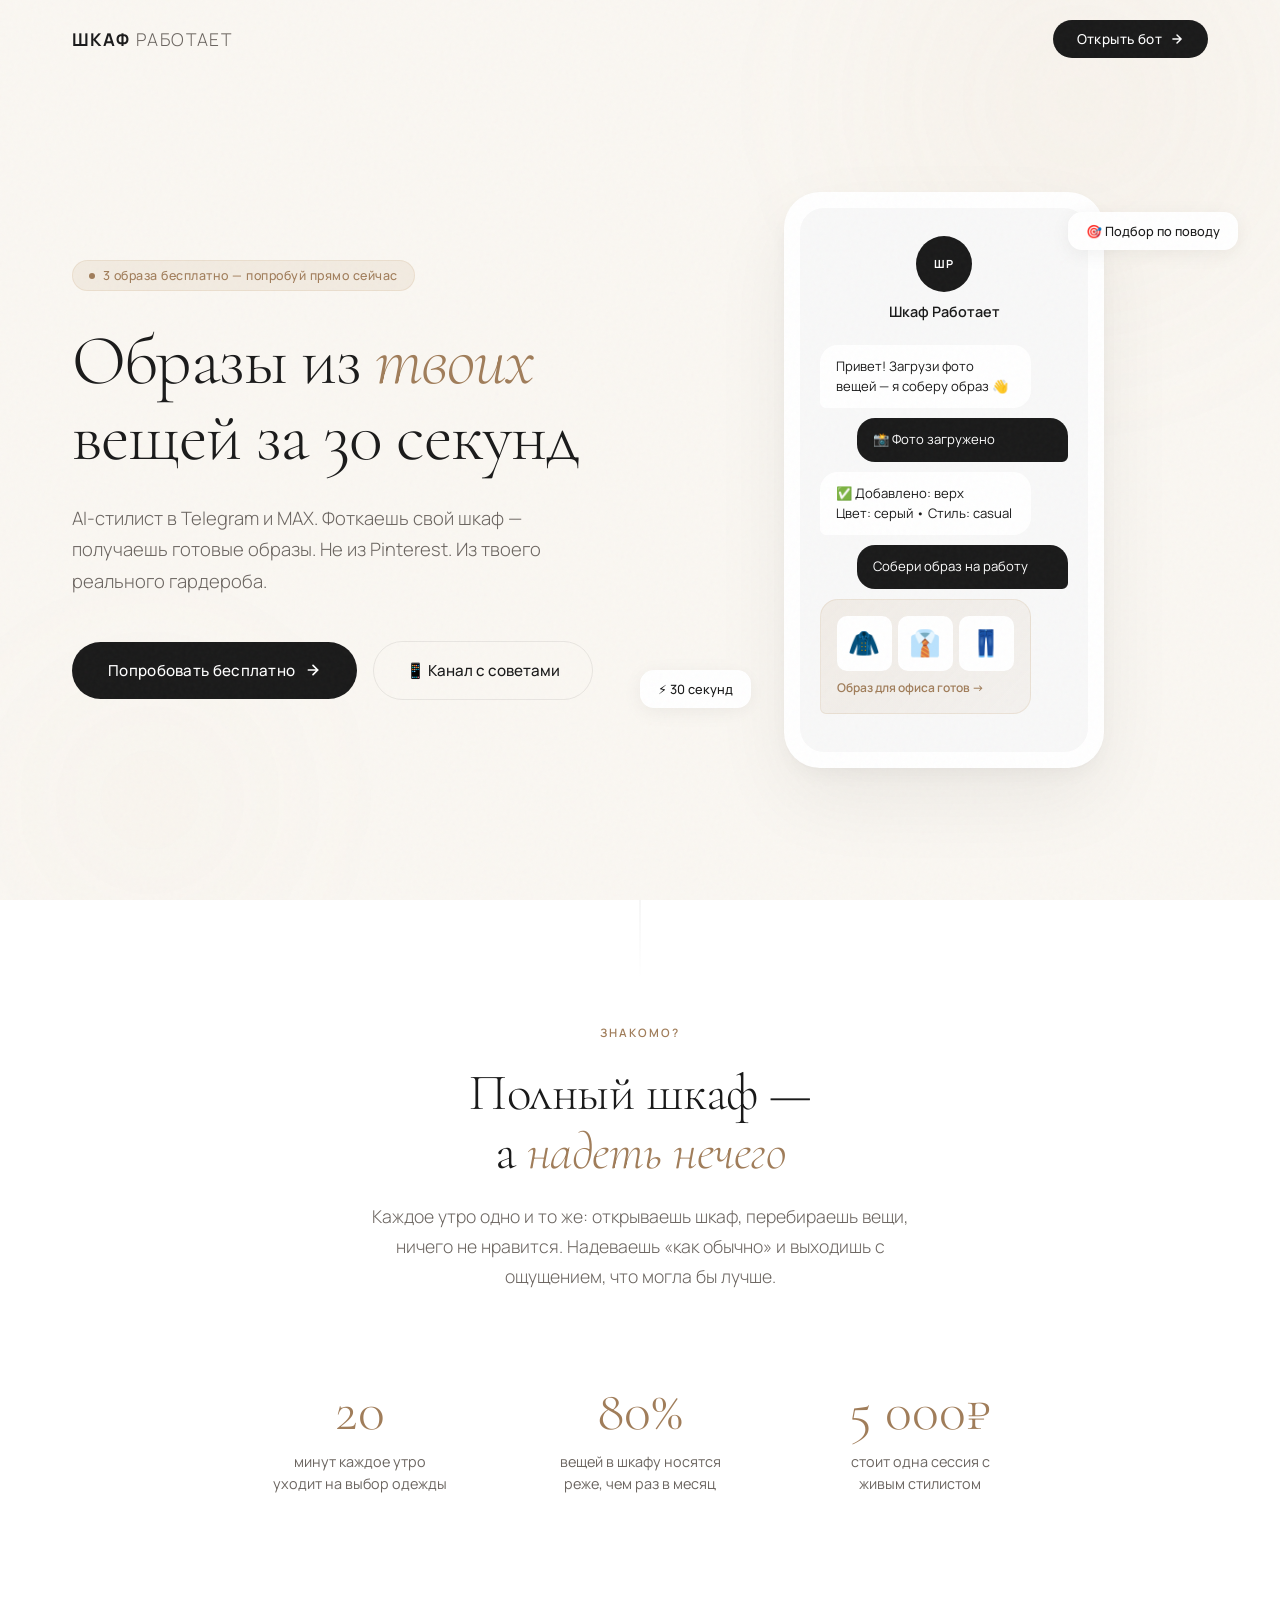
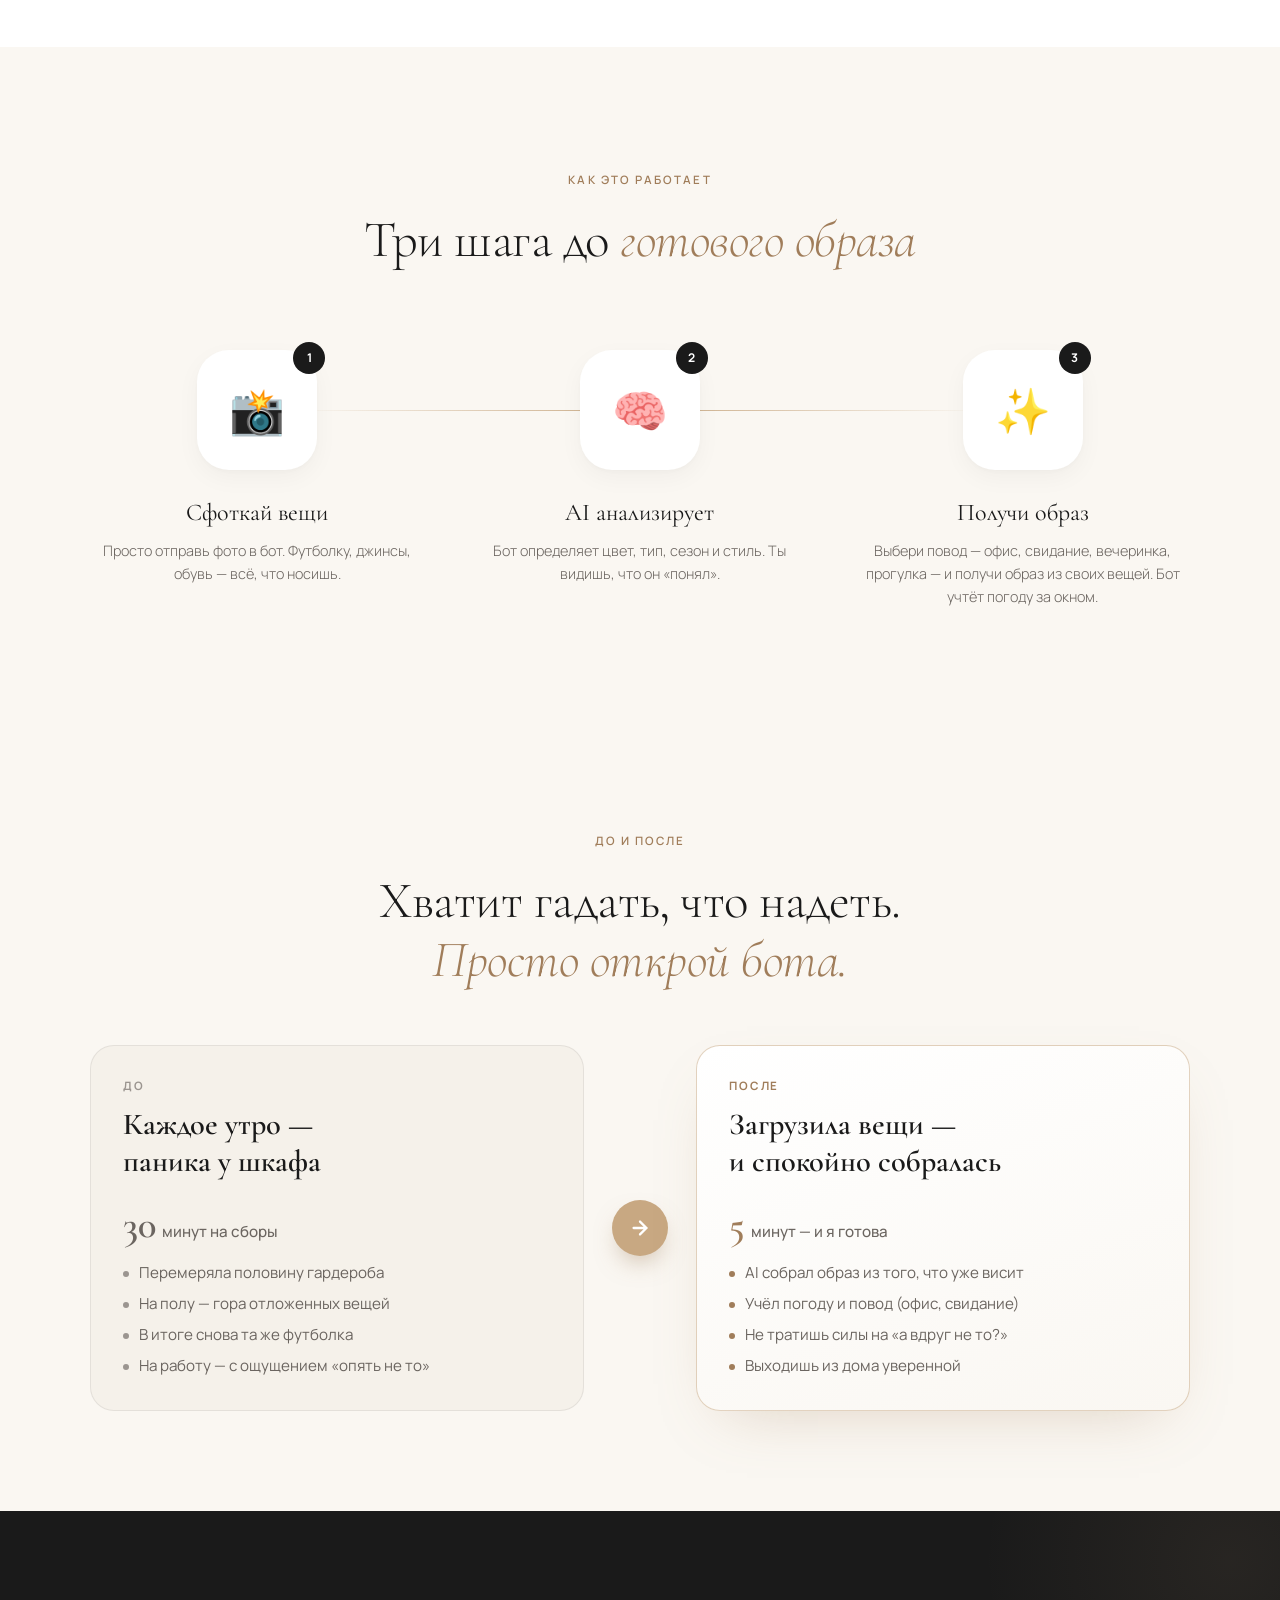
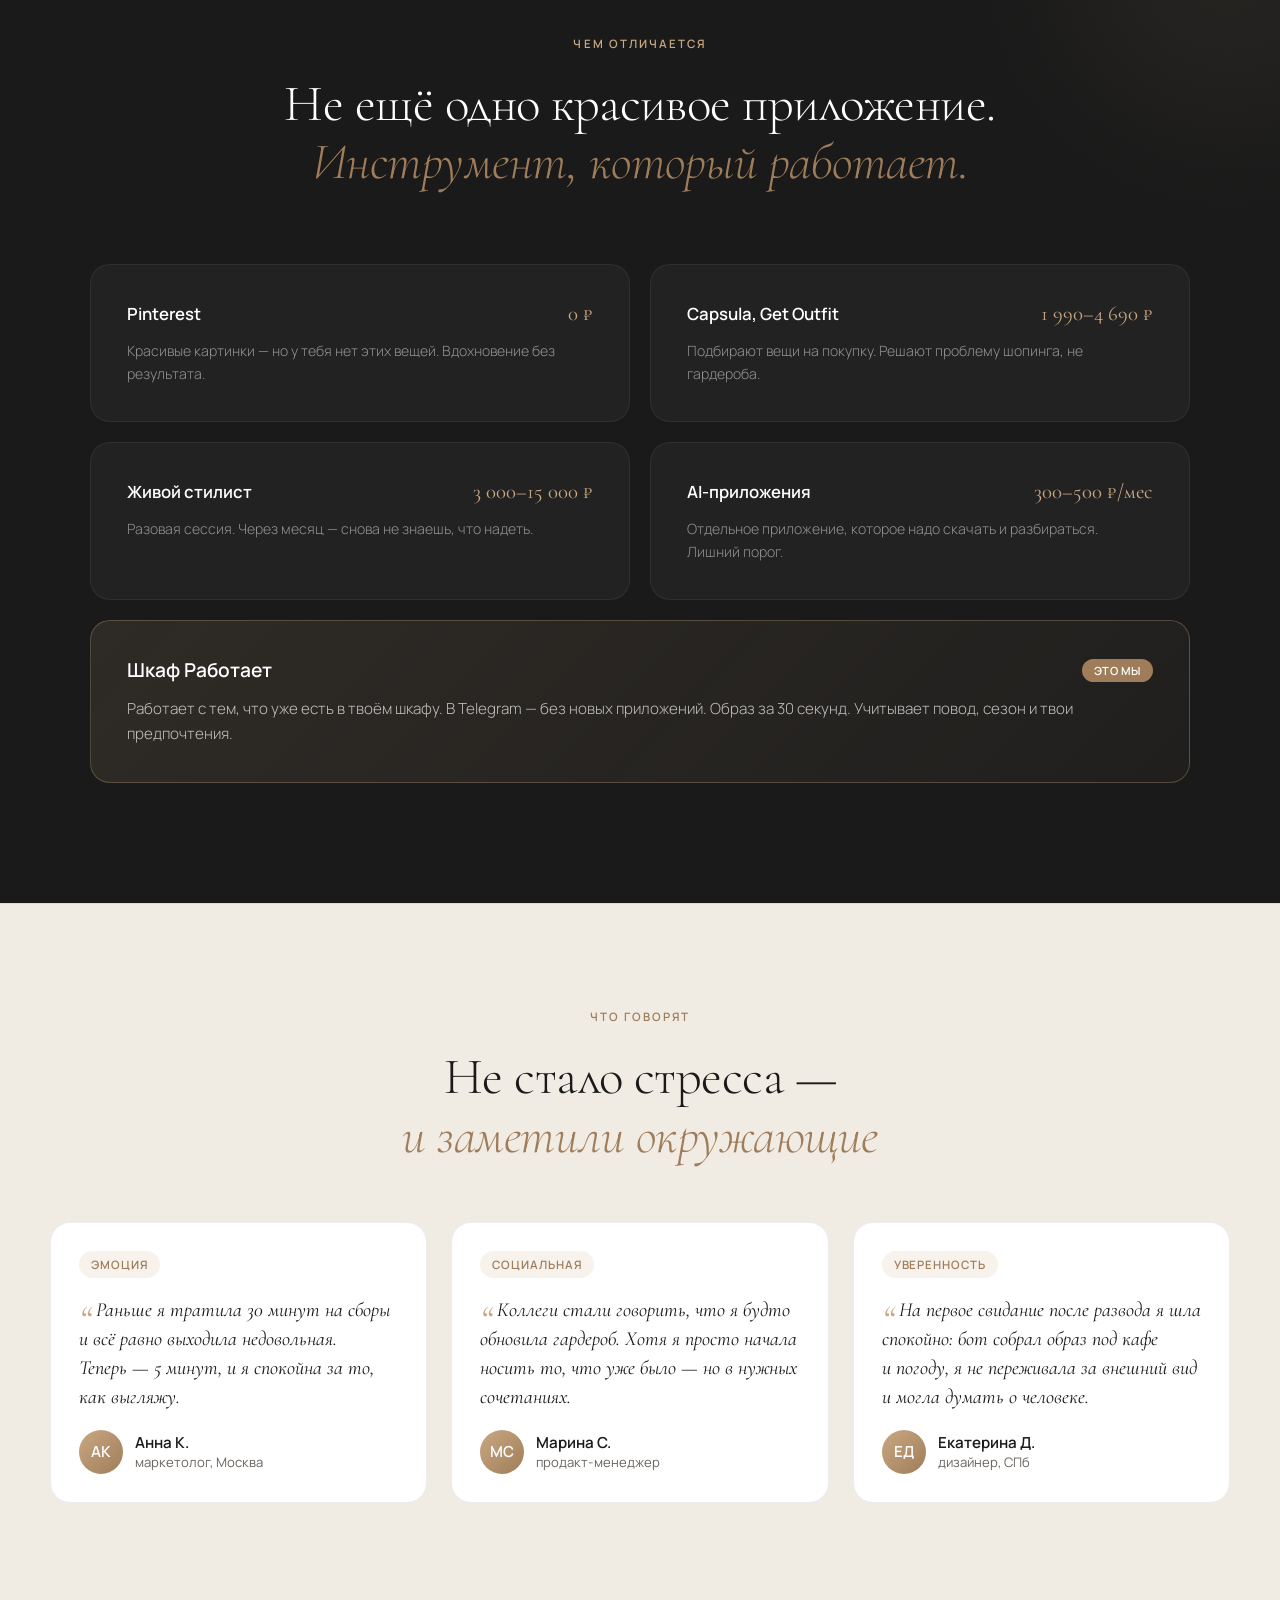
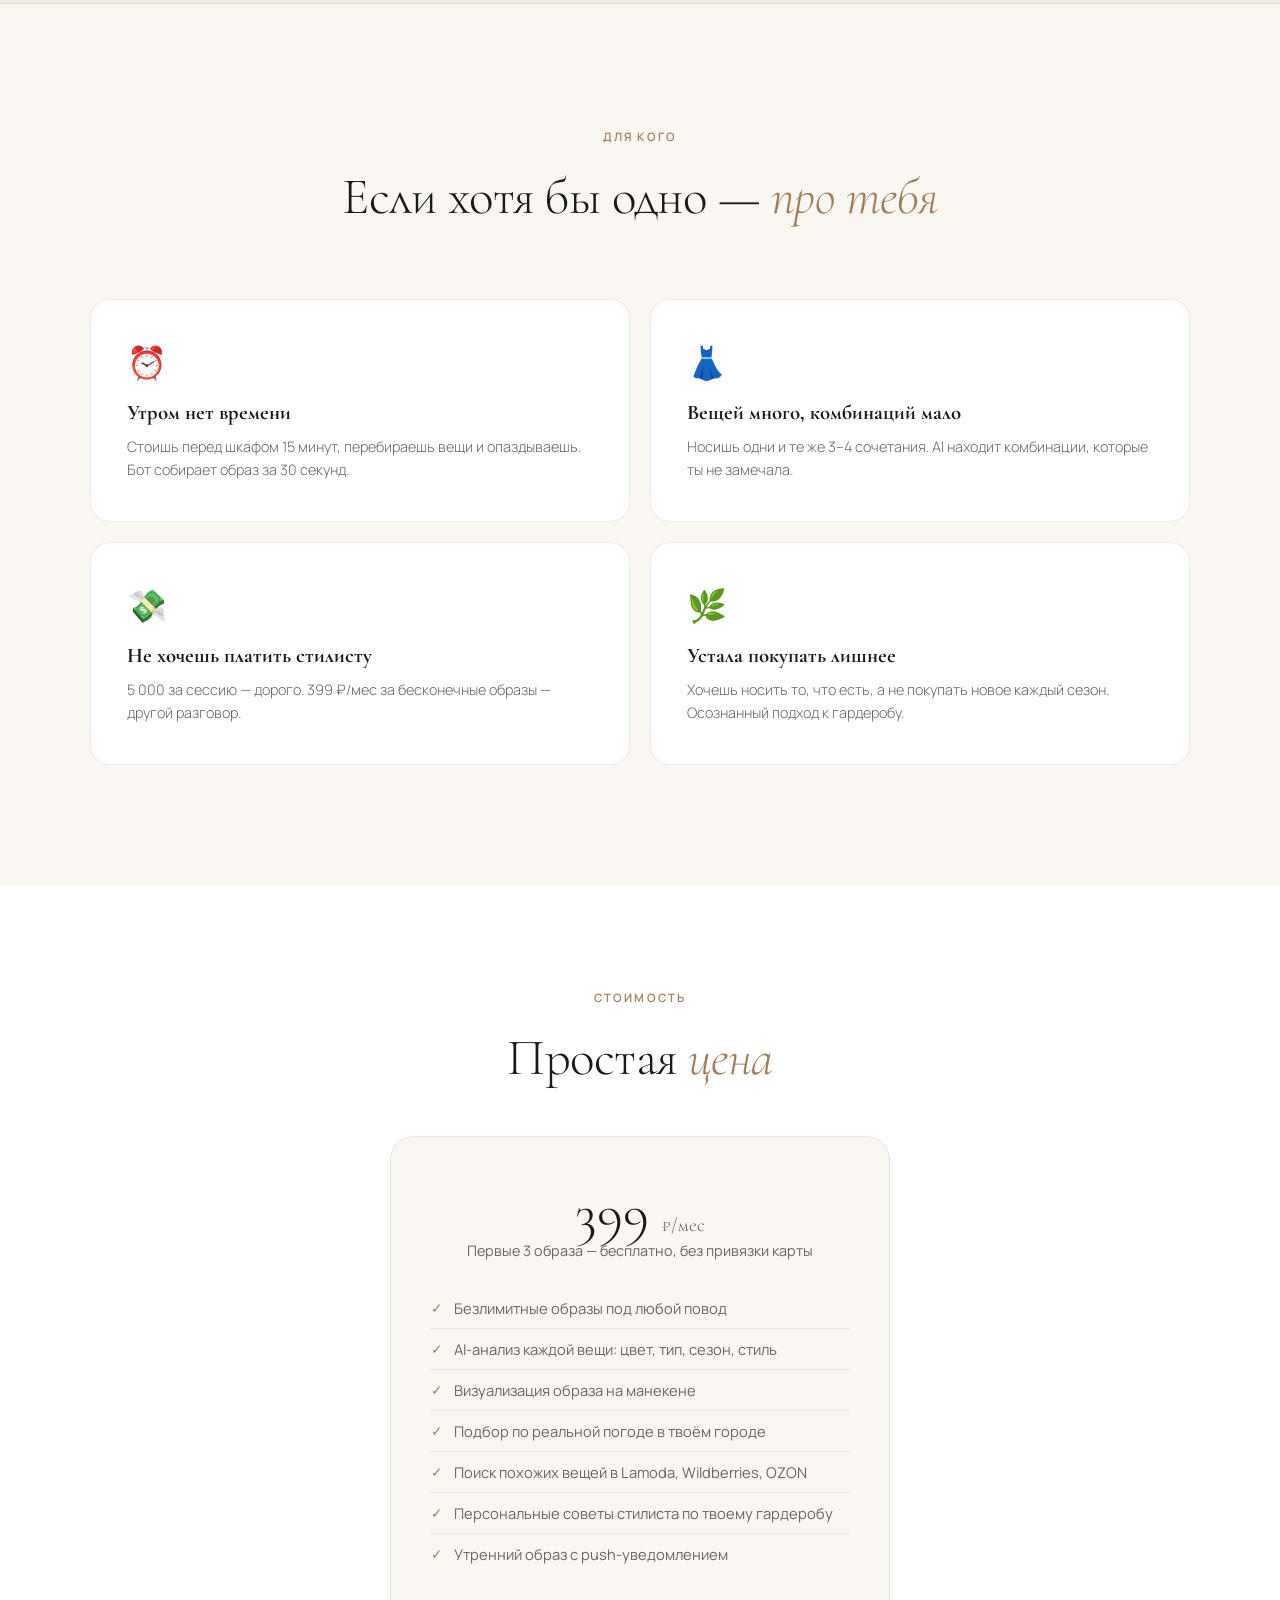
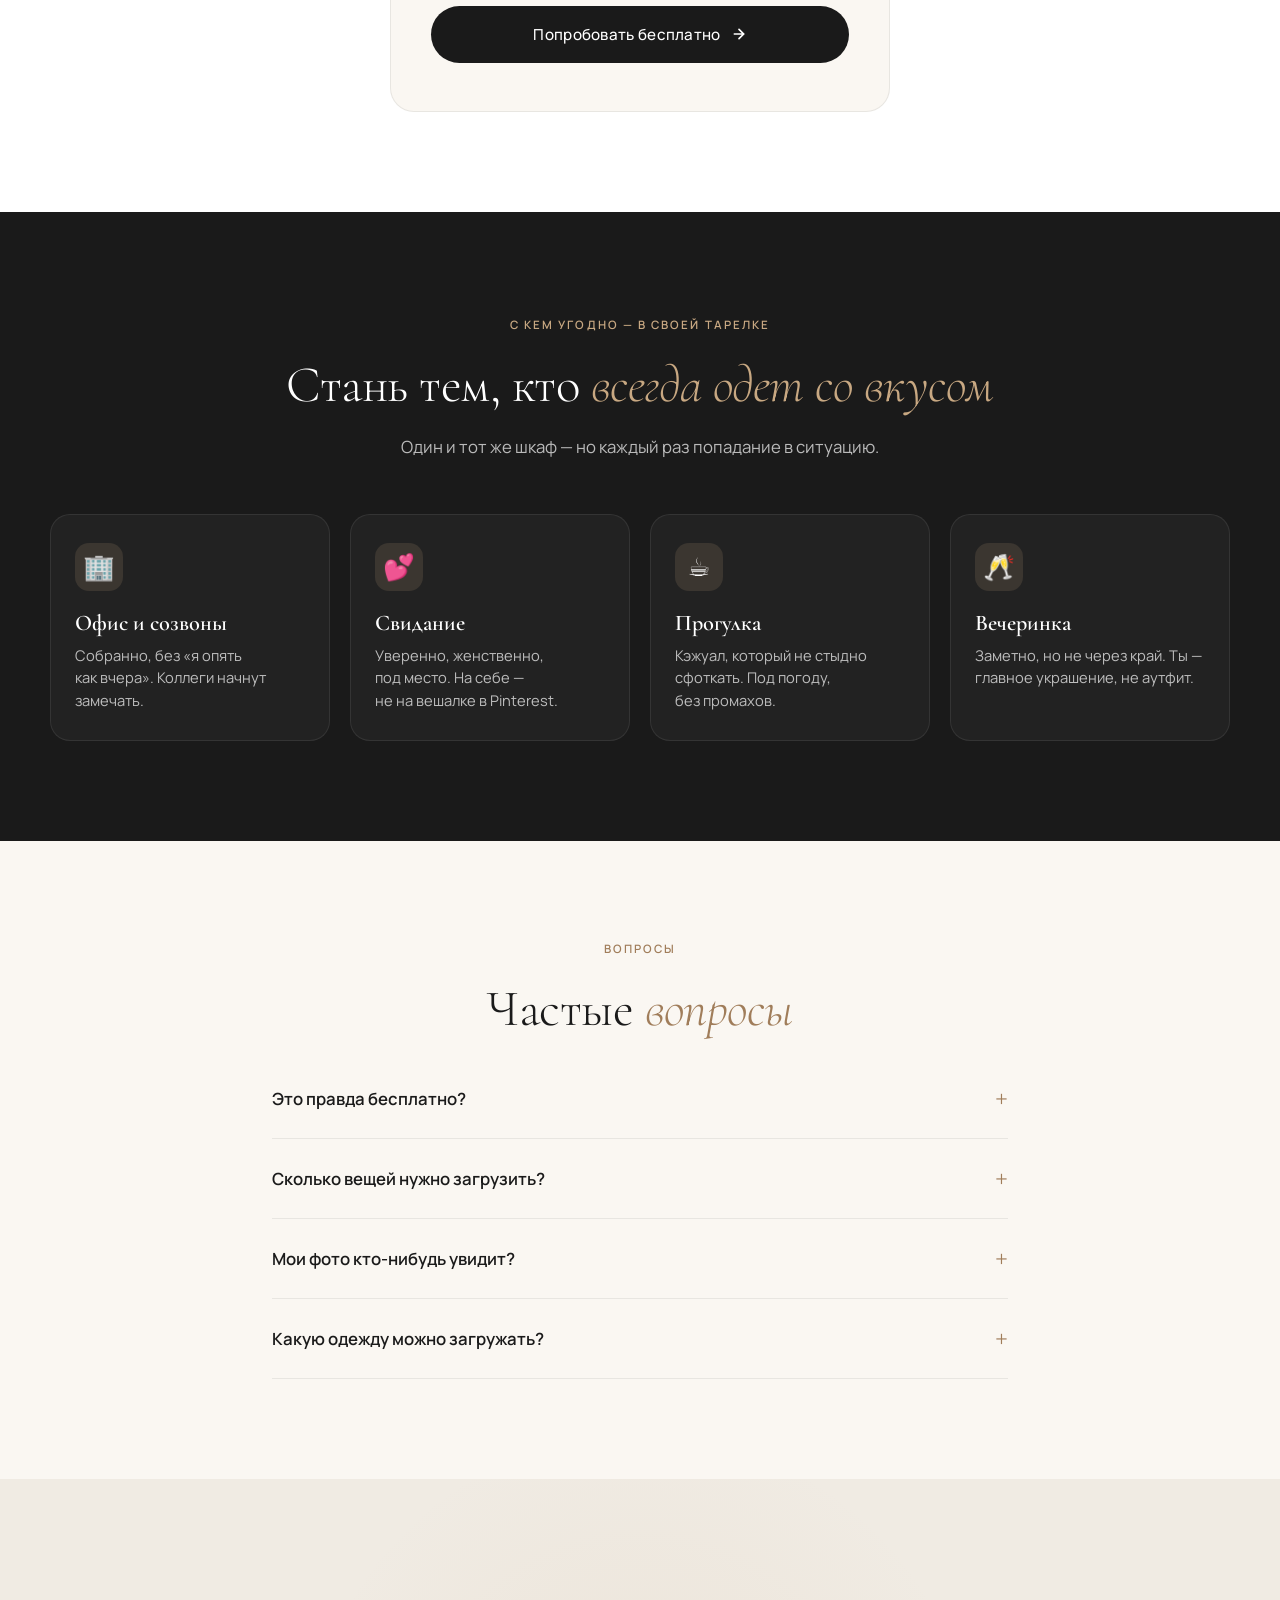
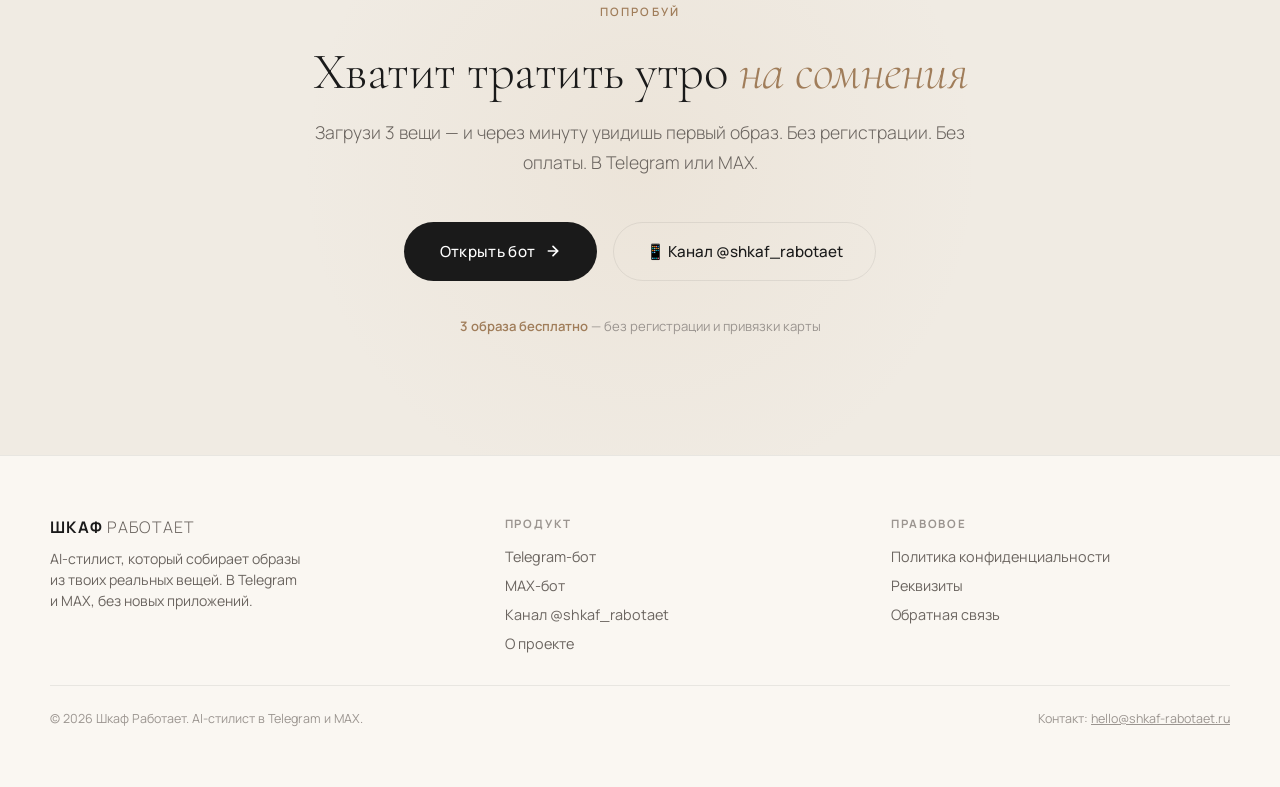
==== commit bbafc32f: "feat: JTBD-доработка лендинга и юр. страницы - index.html: 3 новые секции (отзывы, до/после, "С кем " ====
--- a/index.html
+++ b/index.html
@@ -1245,6 +1245,364 @@
             color: var(--text-muted);
             cursor: pointer;
         }
+
+        /* ===== TESTIMONIALS (эмоциональная + социальная JTBD) ===== */
+        .section-testimonials {
+            padding: 100px 32px;
+            background: var(--bg-deep);
+            border-top: 1px solid var(--border);
+            border-bottom: 1px solid var(--border);
+        }
+        .testimonials-inner {
+            max-width: 1180px;
+            margin: 0 auto;
+        }
+        .testimonials-head {
+            text-align: center;
+            margin-bottom: 56px;
+        }
+        .testimonials-grid {
+            display: grid;
+            grid-template-columns: repeat(3, 1fr);
+            gap: 24px;
+        }
+        .testimonial-card {
+            background: var(--white);
+            border: 1px solid var(--border);
+            border-radius: 20px;
+            padding: 28px;
+            display: flex;
+            flex-direction: column;
+            gap: 18px;
+            transition: transform 0.4s cubic-bezier(0.16, 1, 0.3, 1), box-shadow 0.4s;
+        }
+        .testimonial-card:hover {
+            transform: translateY(-4px);
+            box-shadow: 0 18px 40px -20px rgba(26, 26, 26, 0.15);
+        }
+        .testimonial-quote {
+            font-family: var(--serif);
+            font-size: 1.25rem;
+            line-height: 1.45;
+            color: var(--text);
+            font-style: italic;
+        }
+        .testimonial-quote::before {
+            content: '\201C';
+            color: var(--accent);
+            font-size: 2.4rem;
+            line-height: 0;
+            margin-right: 4px;
+            vertical-align: -0.4em;
+        }
+        .testimonial-meta {
+            display: flex;
+            align-items: center;
+            gap: 12px;
+            margin-top: auto;
+        }
+        .testimonial-avatar {
+            width: 44px;
+            height: 44px;
+            border-radius: 50%;
+            background: linear-gradient(135deg, var(--accent), var(--accent-dark));
+            color: var(--white);
+            display: grid;
+            place-items: center;
+            font-weight: 600;
+            font-size: 0.95rem;
+        }
+        .testimonial-name {
+            font-weight: 600;
+            font-size: 0.95rem;
+            color: var(--text);
+        }
+        .testimonial-role {
+            font-size: 0.82rem;
+            color: var(--text-muted);
+        }
+        .testimonial-tag {
+            align-self: flex-start;
+            background: var(--accent-glow);
+            color: var(--accent-dark);
+            font-size: 0.72rem;
+            font-weight: 600;
+            text-transform: uppercase;
+            letter-spacing: 0.08em;
+            padding: 6px 12px;
+            border-radius: 999px;
+        }
+
+        /* ===== BEFORE / AFTER ===== */
+        .section-before-after {
+            padding: 100px 32px;
+        }
+        .ba-inner {
+            max-width: 1100px;
+            margin: 0 auto;
+        }
+        .ba-head {
+            text-align: center;
+            margin-bottom: 56px;
+        }
+        .ba-grid {
+            display: grid;
+            grid-template-columns: 1fr auto 1fr;
+            align-items: stretch;
+            gap: 24px;
+        }
+        .ba-card {
+            background: var(--white);
+            border: 1px solid var(--border);
+            border-radius: 24px;
+            padding: 32px;
+            position: relative;
+            overflow: hidden;
+        }
+        .ba-card--before {
+            background: #F5F1EA;
+        }
+        .ba-card--after {
+            background: linear-gradient(160deg, var(--white), var(--bg));
+            border-color: rgba(200, 168, 130, 0.5);
+            box-shadow: 0 24px 60px -30px rgba(160, 125, 90, 0.35);
+        }
+        .ba-label {
+            font-family: var(--sans);
+            font-size: 0.72rem;
+            font-weight: 700;
+            text-transform: uppercase;
+            letter-spacing: 0.16em;
+            color: var(--text-light);
+            margin-bottom: 14px;
+        }
+        .ba-card--after .ba-label {
+            color: var(--accent-dark);
+        }
+        .ba-headline {
+            font-family: var(--serif);
+            font-size: clamp(1.5rem, 2.5vw, 1.9rem);
+            line-height: 1.2;
+            margin-bottom: 16px;
+            font-weight: 600;
+        }
+        .ba-list {
+            list-style: none;
+            margin: 0;
+            padding: 0;
+            display: flex;
+            flex-direction: column;
+            gap: 8px;
+            color: var(--text-muted);
+            font-size: 0.95rem;
+            line-height: 1.5;
+        }
+        .ba-list li {
+            display: flex;
+            gap: 10px;
+            align-items: flex-start;
+        }
+        .ba-list li::before {
+            content: '';
+            display: inline-block;
+            width: 6px;
+            height: 6px;
+            border-radius: 50%;
+            background: var(--text-light);
+            flex-shrink: 0;
+            margin-top: 9px;
+        }
+        .ba-card--after .ba-list li::before {
+            background: var(--accent-dark);
+        }
+        .ba-arrow {
+            display: grid;
+            place-items: center;
+            width: 64px;
+        }
+        .ba-arrow-circle {
+            width: 56px;
+            height: 56px;
+            border-radius: 50%;
+            background: var(--accent);
+            color: var(--white);
+            display: grid;
+            place-items: center;
+            box-shadow: 0 12px 24px -8px rgba(160, 125, 90, 0.5);
+        }
+        .ba-time {
+            display: inline-flex;
+            align-items: baseline;
+            gap: 6px;
+            font-family: var(--serif);
+            font-size: 2.4rem;
+            font-weight: 600;
+            color: var(--accent-dark);
+            margin: 6px 0 14px;
+        }
+        .ba-time small {
+            font-size: 0.95rem;
+            font-weight: 500;
+            color: var(--text-muted);
+            font-family: var(--sans);
+        }
+        .ba-card--before .ba-time {
+            color: var(--text-muted);
+        }
+
+        /* ===== OCCASIONS — социальная работа ===== */
+        .section-occasions {
+            padding: 100px 32px;
+            background: var(--dark);
+            color: var(--white);
+        }
+        .occasions-inner {
+            max-width: 1180px;
+            margin: 0 auto;
+        }
+        .occasions-head {
+            text-align: center;
+            margin-bottom: 56px;
+        }
+        .occasions-head .section-label {
+            color: var(--accent);
+        }
+        .occasions-head .section-title {
+            color: var(--white);
+        }
+        .occasions-head .section-title em {
+            color: var(--accent);
+        }
+        .occasions-sub {
+            color: rgba(255, 255, 255, 0.7);
+            margin-top: 12px;
+            font-size: 1.05rem;
+        }
+        .occasions-grid {
+            display: grid;
+            grid-template-columns: repeat(4, 1fr);
+            gap: 20px;
+        }
+        .occasion-card {
+            background: rgba(255, 255, 255, 0.04);
+            border: 1px solid rgba(255, 255, 255, 0.08);
+            border-radius: 20px;
+            padding: 28px 24px;
+            text-align: left;
+            transition: all 0.4s cubic-bezier(0.16, 1, 0.3, 1);
+        }
+        .occasion-card:hover {
+            transform: translateY(-4px);
+            background: rgba(255, 255, 255, 0.07);
+            border-color: var(--accent);
+        }
+        .occasion-icon {
+            width: 48px;
+            height: 48px;
+            border-radius: 14px;
+            background: var(--accent-glow);
+            display: grid;
+            place-items: center;
+            font-size: 1.6rem;
+            margin-bottom: 18px;
+        }
+        .occasion-title {
+            font-family: var(--serif);
+            font-size: 1.4rem;
+            font-weight: 600;
+            margin-bottom: 8px;
+        }
+        .occasion-text {
+            color: rgba(255, 255, 255, 0.7);
+            font-size: 0.92rem;
+            line-height: 1.55;
+        }
+
+        /* ===== Обновлённый FOOTER (колонки + ссылки на legal) ===== */
+        footer {
+            text-align: left;
+        }
+        .footer-grid {
+            max-width: 1180px;
+            margin: 0 auto;
+            display: grid;
+            grid-template-columns: 1.2fr 1fr 1fr;
+            gap: 48px;
+            margin-bottom: 32px;
+        }
+        .footer-brand .footer-logo { margin-bottom: 10px; }
+        .footer-tagline {
+            font-size: 0.88rem;
+            color: var(--text-muted);
+            line-height: 1.5;
+            max-width: 280px;
+        }
+        .footer-col h4 {
+            font-size: 0.72rem;
+            font-weight: 700;
+            letter-spacing: 0.16em;
+            text-transform: uppercase;
+            color: var(--text-light);
+            margin-bottom: 16px;
+        }
+        .footer-col-links {
+            display: flex;
+            flex-direction: column;
+            gap: 10px;
+        }
+        .footer-col-links a {
+            font-size: 0.9rem;
+            color: var(--text-muted);
+            text-decoration: none;
+            transition: color 0.3s;
+        }
+        .footer-col-links a:hover { color: var(--accent-dark); }
+        .footer-bottom {
+            max-width: 1180px;
+            margin: 0 auto;
+            padding-top: 24px;
+            border-top: 1px solid var(--border);
+            display: flex;
+            justify-content: space-between;
+            gap: 16px;
+            flex-wrap: wrap;
+            font-size: 0.78rem;
+            color: var(--text-light);
+        }
+
+        @media (max-width: 900px) {
+            .testimonials-grid { grid-template-columns: 1fr; }
+            .occasions-grid { grid-template-columns: repeat(2, 1fr); }
+            .ba-grid {
+                grid-template-columns: 1fr;
+            }
+            .ba-arrow {
+                width: 100%;
+                justify-self: center;
+            }
+            .ba-arrow-circle { transform: rotate(90deg); }
+            .footer-grid {
+                grid-template-columns: 1fr 1fr;
+                gap: 32px 24px;
+            }
+        }
+
+        @media (max-width: 560px) {
+            .section-testimonials,
+            .section-before-after,
+            .section-occasions { padding: 72px 20px; }
+            .occasions-grid { grid-template-columns: 1fr; }
+            .footer-grid {
+                grid-template-columns: 1fr;
+                gap: 28px;
+            }
+            .footer-bottom {
+                justify-content: flex-start;
+                flex-direction: column;
+                gap: 6px;
+            }
+            footer { padding: 48px 24px; }
+        }
     </style>
 
     <!-- Yandex.Metrika counter -->
@@ -1382,6 +1740,48 @@
     </div>
 </section>
 
+<!-- BEFORE / AFTER -->
+<section class="section-before-after">
+    <div class="ba-inner">
+        <div class="ba-head reveal">
+            <span class="section-label">До и после</span>
+            <h2 class="section-title">Хватит гадать, что надеть.<br><em>Просто открой бота.</em></h2>
+        </div>
+
+        <div class="ba-grid">
+            <div class="ba-card ba-card--before reveal reveal-delay-1">
+                <div class="ba-label">До</div>
+                <div class="ba-headline">Каждое утро —<br>паника у&nbsp;шкафа</div>
+                <div class="ba-time">30 <small>минут на сборы</small></div>
+                <ul class="ba-list">
+                    <li>Перемеряла половину гардероба</li>
+                    <li>На&nbsp;полу — гора отложенных вещей</li>
+                    <li>В&nbsp;итоге снова та&nbsp;же футболка</li>
+                    <li>На&nbsp;работу — с&nbsp;ощущением «опять не&nbsp;то»</li>
+                </ul>
+            </div>
+
+            <div class="ba-arrow reveal reveal-delay-2" aria-hidden="true">
+                <div class="ba-arrow-circle">
+                    <svg width="22" height="22" viewBox="0 0 24 24" fill="none" stroke="currentColor" stroke-width="2.5" stroke-linecap="round"><path d="M5 12h14M12 5l7 7-7 7"/></svg>
+                </div>
+            </div>
+
+            <div class="ba-card ba-card--after reveal reveal-delay-3">
+                <div class="ba-label">После</div>
+                <div class="ba-headline">Загрузила вещи&nbsp;—<br>и&nbsp;спокойно собралась</div>
+                <div class="ba-time">5 <small>минут — и я готова</small></div>
+                <ul class="ba-list">
+                    <li>AI собрал образ из&nbsp;того, что уже висит</li>
+                    <li>Учёл погоду и&nbsp;повод (офис, свидание)</li>
+                    <li>Не&nbsp;тратишь силы на&nbsp;«а&nbsp;вдруг не&nbsp;то?»</li>
+                    <li>Выходишь из&nbsp;дома уверенной</li>
+                </ul>
+            </div>
+        </div>
+    </div>
+</section>
+
 <!-- DIFFERENCE -->
 <section class="section-diff">
     <div class="diff-inner">
@@ -1425,6 +1825,55 @@
                 </div>
                 <p class="diff-card-desc">Работает с тем, что уже есть в твоём шкафу. В Telegram — без новых приложений. Образ за 30 секунд. Учитывает повод, сезон и твои предпочтения.</p>
             </div>
+        </div>
+    </div>
+</section>
+
+<!-- TESTIMONIALS -->
+<!-- TODO: заменить тексты и инициалы на реальные отзывы пользователей -->
+<section class="section-testimonials">
+    <div class="testimonials-inner">
+        <div class="testimonials-head reveal">
+            <span class="section-label">Что говорят</span>
+            <h2 class="section-title">Не&nbsp;стало стресса —<br><em>и заметили окружающие</em></h2>
+        </div>
+
+        <div class="testimonials-grid">
+            <article class="testimonial-card reveal reveal-delay-1">
+                <span class="testimonial-tag">Эмоция</span>
+                <p class="testimonial-quote">Раньше я тратила 30&nbsp;минут на&nbsp;сборы и&nbsp;всё равно выходила недовольная. Теперь&nbsp;— 5&nbsp;минут, и&nbsp;я&nbsp;спокойна за&nbsp;то, как&nbsp;выгляжу.</p>
+                <div class="testimonial-meta">
+                    <div class="testimonial-avatar" aria-hidden="true">АК</div>
+                    <div>
+                        <div class="testimonial-name">Анна К.</div>
+                        <div class="testimonial-role">маркетолог, Москва</div>
+                    </div>
+                </div>
+            </article>
+
+            <article class="testimonial-card reveal reveal-delay-2">
+                <span class="testimonial-tag">Социальная</span>
+                <p class="testimonial-quote">Коллеги стали говорить, что я будто обновила гардероб. Хотя я просто начала носить то, что уже было&nbsp;— но в&nbsp;нужных сочетаниях.</p>
+                <div class="testimonial-meta">
+                    <div class="testimonial-avatar" aria-hidden="true">МС</div>
+                    <div>
+                        <div class="testimonial-name">Марина С.</div>
+                        <div class="testimonial-role">продакт-менеджер</div>
+                    </div>
+                </div>
+            </article>
+
+            <article class="testimonial-card reveal reveal-delay-3">
+                <span class="testimonial-tag">Уверенность</span>
+                <p class="testimonial-quote">На&nbsp;первое свидание после развода я&nbsp;шла спокойно: бот собрал образ под кафе и&nbsp;погоду, я&nbsp;не&nbsp;переживала за&nbsp;внешний вид и&nbsp;могла думать о&nbsp;человеке.</p>
+                <div class="testimonial-meta">
+                    <div class="testimonial-avatar" aria-hidden="true">ЕД</div>
+                    <div>
+                        <div class="testimonial-name">Екатерина Д.</div>
+                        <div class="testimonial-role">дизайнер, СПб</div>
+                    </div>
+                </div>
+            </article>
         </div>
     </div>
 </section>
@@ -1486,6 +1935,40 @@
     </div>
 </section>
 
+<!-- OCCASIONS — социальная JTBD: «выглядеть стильно в глазах других» -->
+<section class="section-occasions">
+    <div class="occasions-inner">
+        <div class="occasions-head reveal">
+            <span class="section-label">С кем угодно — в своей тарелке</span>
+            <h2 class="section-title">Стань тем, кто <em>всегда одет со&nbsp;вкусом</em></h2>
+            <p class="occasions-sub">Один и&nbsp;тот&nbsp;же шкаф — но&nbsp;каждый раз попадание в&nbsp;ситуацию.</p>
+        </div>
+
+        <div class="occasions-grid">
+            <div class="occasion-card reveal reveal-delay-1">
+                <div class="occasion-icon" aria-hidden="true">🏢</div>
+                <div class="occasion-title">Офис&nbsp;и&nbsp;созвоны</div>
+                <p class="occasion-text">Собранно, без&nbsp;«я&nbsp;опять как&nbsp;вчера». Коллеги начнут замечать.</p>
+            </div>
+            <div class="occasion-card reveal reveal-delay-2">
+                <div class="occasion-icon" aria-hidden="true">💕</div>
+                <div class="occasion-title">Свидание</div>
+                <p class="occasion-text">Уверенно, женственно, под&nbsp;место. На&nbsp;себе — не&nbsp;на&nbsp;вешалке в&nbsp;Pinterest.</p>
+            </div>
+            <div class="occasion-card reveal reveal-delay-3">
+                <div class="occasion-icon" aria-hidden="true">☕</div>
+                <div class="occasion-title">Прогулка</div>
+                <p class="occasion-text">Кэжуал, который не&nbsp;стыдно сфоткать. Под&nbsp;погоду, без&nbsp;промахов.</p>
+            </div>
+            <div class="occasion-card reveal reveal-delay-4">
+                <div class="occasion-icon" aria-hidden="true">🥂</div>
+                <div class="occasion-title">Вечеринка</div>
+                <p class="occasion-text">Заметно, но&nbsp;не&nbsp;через&nbsp;край. Ты&nbsp;— главное украшение, не&nbsp;аутфит.</p>
+            </div>
+        </div>
+    </div>
+</section>
+
 <!-- FAQ -->
 <section class="section-faq" id="faq">
     <div class="reveal">
@@ -1551,15 +2034,36 @@
 
 <!-- FOOTER -->
 <footer>
-    <div class="footer-logo">ШКАФ <span>РАБОТАЕТ</span></div>
-    <div class="footer-links">
-        <a href="https://t.me/wardrobe_24_bot?start=landing" target="_blank">Бот</a>
-        <a href="https://t.me/shkaf_rabotaet" target="_blank">Канал</a>
-        <a href="https://telegra.ph/AI-stilist-kotoryj-rabotaet-s-tvoim-shkafom-02-20" target="_blank">О проекте</a>
-        <a href="/cdn-cgi/l/email-protection#89fae1e2e8efa7fbe8ebe6fde8ecfdc9eee4e8e0e5a7eae6e4">Написать нам</a>
+    <div class="footer-grid">
+        <div class="footer-brand">
+            <div class="footer-logo">ШКАФ <span>РАБОТАЕТ</span></div>
+            <p class="footer-tagline">AI-стилист, который собирает образы из&nbsp;твоих реальных вещей. В&nbsp;Telegram и&nbsp;MAX, без&nbsp;новых приложений.</p>
+        </div>
+
+        <div class="footer-col">
+            <h4>Продукт</h4>
+            <div class="footer-col-links">
+                <a href="https://t.me/wardrobe_24_bot?start=landing" target="_blank" rel="noopener">Telegram-бот</a>
+                <a href="https://max.ru/id330407633004_2_bot" target="_blank" rel="noopener">MAX-бот</a>
+                <a href="https://t.me/shkaf_rabotaet" target="_blank" rel="noopener">Канал @shkaf_rabotaet</a>
+                <a href="https://telegra.ph/AI-stilist-kotoryj-rabotaet-s-tvoim-shkafom-02-20" target="_blank" rel="noopener">О проекте</a>
+            </div>
+        </div>
+
+        <div class="footer-col">
+            <h4>Правовое</h4>
+            <div class="footer-col-links">
+                <a href="/privacy.html">Политика конфиденциальности</a>
+                <a href="/requisites.html">Реквизиты</a>
+                <a href="/feedback.html">Обратная связь</a>
+            </div>
+        </div>
     </div>
-    <p class="footer-copy">© 2026 Шкаф Работает. AI-стилист в Telegram.</p>
-    <p class="footer-copy" style="margin-top: 8px;">Контакт: <a href="/cdn-cgi/l/email-protection" class="__cf_email__" data-cfemail="5b2833303a3d75293a39342f3a3e2f1b3c363a323775383436">[email&#160;protected]</a> · <!-- ИНН: ХХХХХХХХХХ --></p>
+
+    <div class="footer-bottom">
+        <span>© 2026 Шкаф Работает. AI-стилист в Telegram и MAX.</span>
+        <span>Контакт: <a href="mailto:hello@shkaf-rabotaet.ru" style="color:inherit;">hello@shkaf-rabotaet.ru</a></span>
+    </div>
 </footer>
 
 <!-- MESSENGER CHOICE MODAL -->
@@ -1587,7 +2091,7 @@
     <span class="sticky-sub">3 образа без оплаты</span>
 </div>
 
-<script data-cfasync="false" src="/cdn-cgi/scripts/5c5dd728/cloudflare-static/email-decode.min.js"></script><script>
+<script>
 // Scroll reveal
 const observer = new IntersectionObserver((entries) => {
     entries.forEach(entry => {
